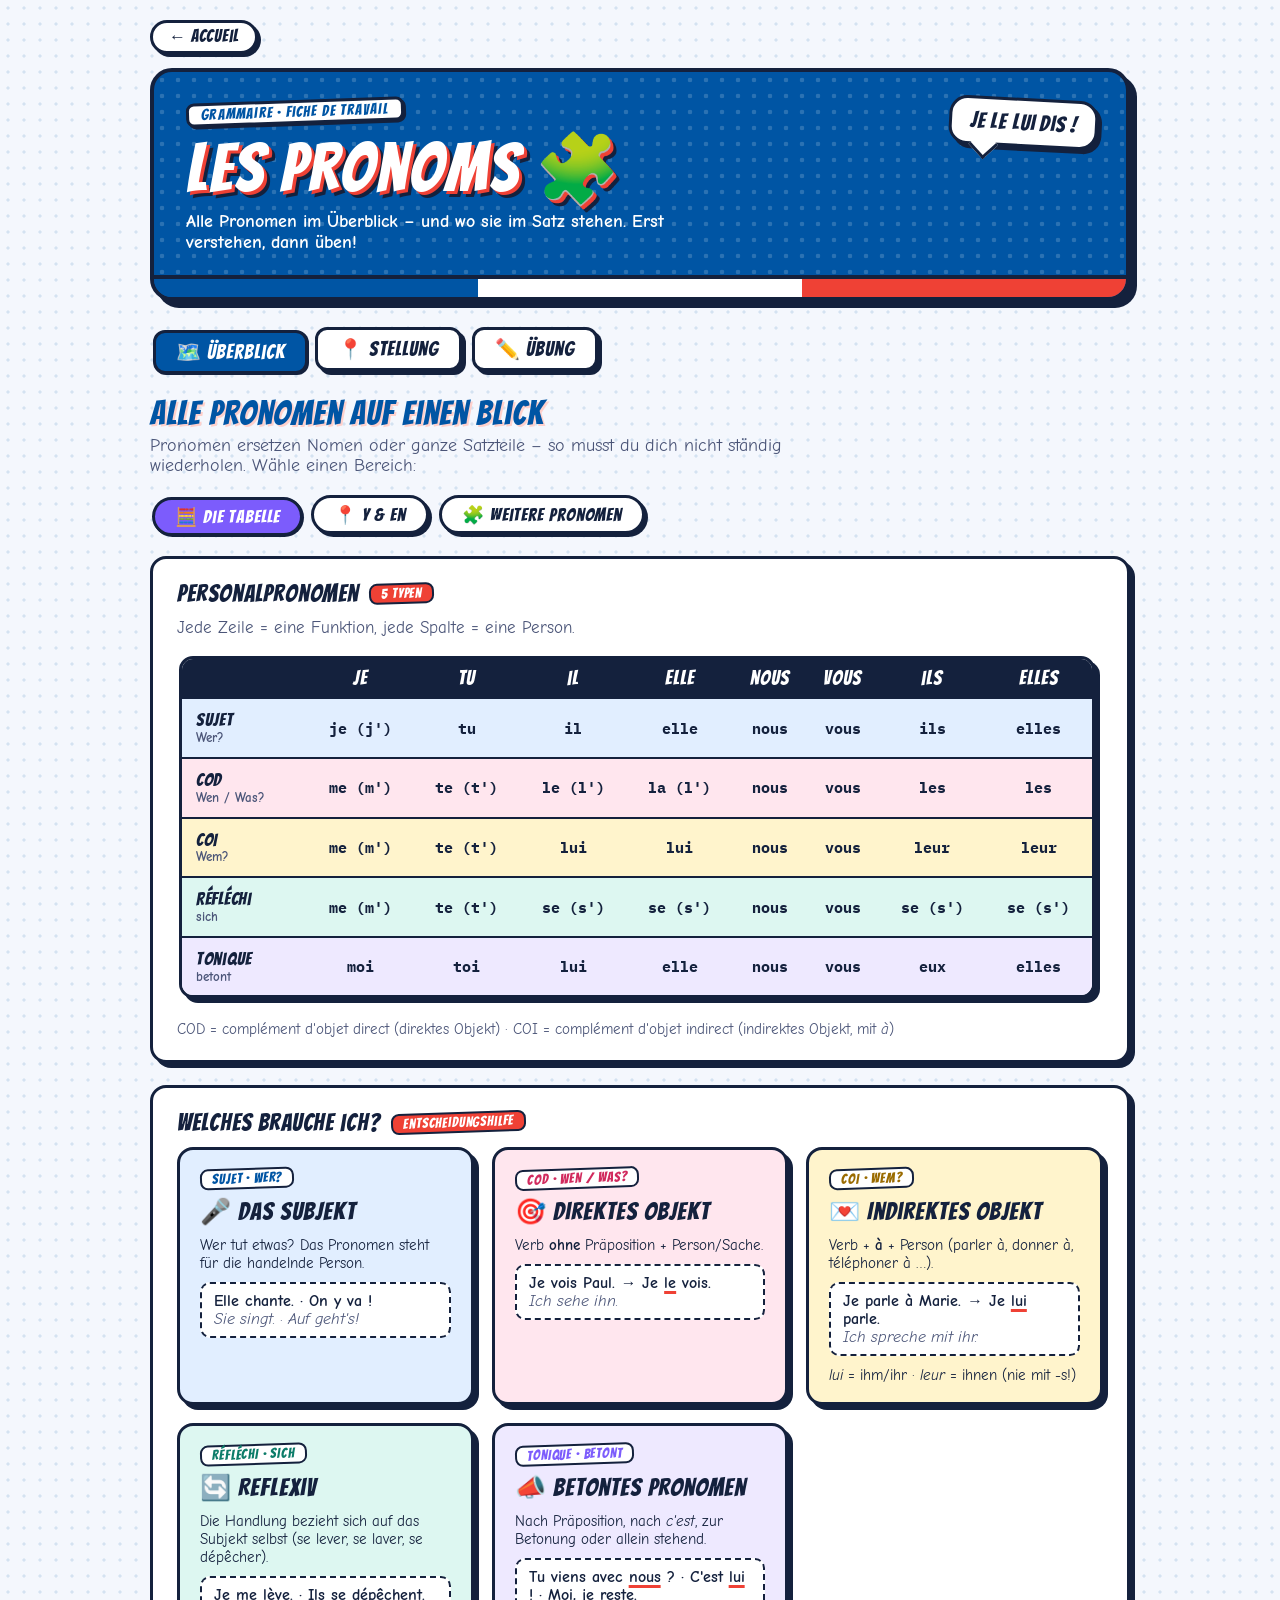
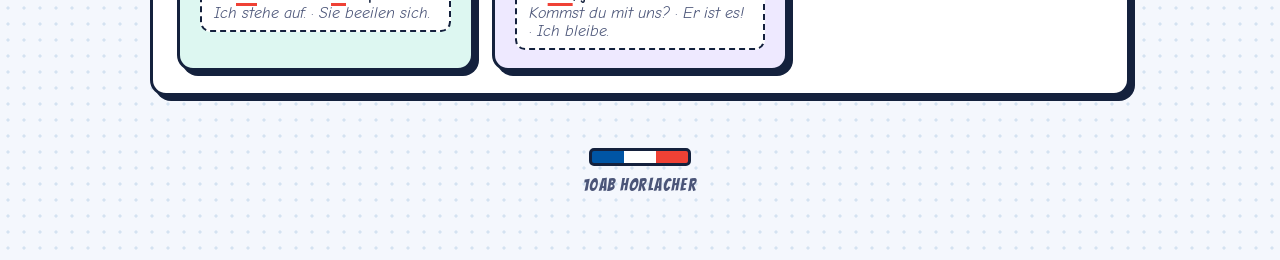
==== pronoms.html @ 3cb9c51b "Add files via upload" ====
<!DOCTYPE html>
<!--
  Original author: Horlacher (10ab)
  Created: 2026-10-06
  This material was created for Horlacher's own French class (10ab).
  Not authorized for redistribution under a different author's name.
-->
<html lang="de">
<head>
<meta charset="UTF-8">
<meta name="viewport" content="width=device-width, initial-scale=1">
<title>Les Pronoms — 10ab</title>
<style>
@import url('https://fonts.googleapis.com/css2?family=Bangers&family=Comic+Neue:wght@400;700&family=IBM+Plex+Mono:wght@500;600;700&display=swap');

:root{
  --bleu:#0055A4; --rouge:#EF4135; --blanc:#FFFFFF;
  --purple:#7C5CFC;  --purple-bg:#EEE9FF;
  --orange:#FF8A3D;  --orange-bg:#FFEBD9;
  --pink:#FF5C8A;    --pink-bg:#FFE6EE;
  --blue:#0055A4;    --blue-bg:#E1EEFF;
  --teal:#14A38B;    --teal-bg:#DDF7F1;
  --gold:#FFC93D;    --gold-bg:#FFF4CC;
  --red:#EF4135;     --red-bg:#FFE4E1;
  --ink:#14213D;
  --ink-soft:#4B5578;
  --bg:#F4F7FD;
  --card:#FFFFFF;
  --line:#D5DCEF;
}

*{box-sizing:border-box;}
html,body{margin:0;padding:0;}
body{
  background-color:var(--bg);
  background-image:radial-gradient(rgba(0,85,164,0.13) 1.4px, transparent 1.8px);
  background-size:16px 16px;
  font-family:'Comic Neue','Comic Sans MS','Chalkboard SE',sans-serif;
  font-size:17px;
  color:var(--ink);
  min-height:100vh;
  padding:20px 14px 60px;
}
.wrap{ max-width:980px; margin:0 auto; }
u{ text-decoration-color:var(--rouge); text-decoration-thickness:3px; text-underline-offset:3px; }

.home-link{
  display:inline-block;
  font-family:'Bangers',cursive;
  letter-spacing:.05em;
  font-size:17px;
  color:var(--ink);
  background:#fff;
  border:3px solid var(--ink);
  border-radius:999px;
  padding:4px 16px;
  text-decoration:none;
  box-shadow:3px 3px 0 var(--ink);
  margin-bottom:14px;
  transition:all .12s ease;
}
.home-link:hover{ transform:translate(-1px,-1px); box-shadow:5px 5px 0 var(--ink); background:var(--gold-bg); }

/* ===== HERO ===== */
.hero{
  background:var(--bleu);
  border:4px solid var(--ink);
  border-radius:22px;
  padding:28px 32px 44px;
  color:#fff;
  position:relative;
  overflow:hidden;
  box-shadow:7px 7px 0 var(--ink);
}
.hero::before{
  content:""; position:absolute; inset:0;
  background-image:radial-gradient(rgba(255,255,255,0.17) 2px, transparent 2.6px);
  background-size:16px 16px;
  pointer-events:none;
}
.hero::after{
  content:""; position:absolute; left:0; right:0; bottom:0; height:18px;
  border-top:4px solid var(--ink);
  background:linear-gradient(90deg,var(--bleu) 0 33.33%,#fff 33.33% 66.66%,var(--rouge) 66.66% 100%);
}
.hero > *{ position:relative; z-index:1; }
.hero .eyebrow{
  display:inline-block;
  font-family:'Bangers',cursive;
  font-size:15px;
  letter-spacing:.08em;
  background:#fff;
  color:var(--bleu);
  border:3px solid var(--ink);
  border-radius:8px;
  padding:1px 12px;
  transform:rotate(-2deg);
  box-shadow:2px 2px 0 var(--ink);
}
.hero h1{
  font-family:'Bangers',cursive;
  font-weight:400;
  font-size:clamp(40px,8vw,68px);
  letter-spacing:.03em;
  line-height:1.02;
  margin:10px 0 8px;
  color:#fff;
  text-shadow:3px 3px 0 var(--rouge), 6px 6px 0 var(--ink);
}
.hero p{ margin:0; font-size:18px; font-weight:700; max-width:520px; }
.bubble{
  position:absolute !important;
  right:28px; top:26px;
  background:#fff;
  color:var(--ink);
  border:3px solid var(--ink);
  border-radius:18px;
  padding:10px 18px;
  font-family:'Bangers',cursive;
  font-size:22px;
  letter-spacing:.04em;
  transform:rotate(3deg);
  box-shadow:4px 4px 0 var(--ink);
  z-index:2;
}
.bubble::after{
  content:""; position:absolute; left:22px; bottom:-13px;
  width:18px; height:18px; background:#fff;
  border-right:3px solid var(--ink); border-bottom:3px solid var(--ink);
  transform:rotate(45deg);
}
@media(max-width:760px){ .bubble{ display:none; } .hero{ padding:24px 22px 40px; } }

/* ===== TABS ===== */
nav.tabs{ display:flex; gap:10px; margin:26px 0 24px; flex-wrap:wrap; }
nav.tabs button{
  font-family:'Bangers',cursive;
  font-size:20px;
  letter-spacing:.05em;
  background:#fff;
  border:3px solid var(--ink);
  border-radius:12px;
  padding:7px 20px;
  cursor:pointer;
  color:var(--ink);
  box-shadow:4px 4px 0 var(--ink);
  transition:all .12s ease;
}
nav.tabs button:hover{ transform:translate(-1px,-1px); box-shadow:6px 6px 0 var(--ink); background:var(--gold-bg); }
nav.tabs button.active{ background:var(--bleu); color:#fff; transform:translate(3px,3px); box-shadow:1px 1px 0 var(--ink); }
nav.tabs button:focus-visible{ outline:4px solid var(--gold); outline-offset:2px; }

.panel{ display:none; animation:pop .25s ease; }
.panel.active{ display:block; }
@keyframes pop{ from{opacity:0; transform:translateY(8px);} to{opacity:1; transform:translateY(0);} }

h2.section-head{
  font-family:'Bangers',cursive;
  font-weight:400;
  font-size:34px;
  letter-spacing:.03em;
  color:var(--bleu);
  margin:0 0 4px;
  text-shadow:2px 2px 0 #FFD1CC;
}
p.section-lead{ margin:0 0 20px; color:var(--ink-soft); font-size:17.5px; max-width:700px; }

/* ===== Subnav ===== */
.subnav{ display:flex; gap:10px; margin-bottom:22px; flex-wrap:wrap; }
.subnav-btn{
  font-family:'Bangers',cursive;
  font-size:18px;
  letter-spacing:.05em;
  border:3px solid var(--ink);
  background:#fff;
  border-radius:999px;
  padding:6px 20px;
  cursor:pointer;
  color:var(--ink);
  box-shadow:3px 3px 0 var(--ink);
  transition:all .12s ease;
}
.subnav-btn:hover{ transform:translate(-1px,-1px); box-shadow:5px 5px 0 var(--ink); background:var(--gold-bg); }
.subnav-btn.active{ transform:translate(2px,2px); box-shadow:1px 1px 0 var(--ink); color:#fff; }
.subnav-btn.active.c-reg{ background:var(--teal); }
.subnav-btn.active.c-irr{ background:var(--orange); }
.subnav-btn.active.c-a{ background:var(--purple); }
.subnav-btn.active.c-b{ background:var(--bleu); }
.subnav-btn.active.c-c{ background:var(--rouge); }
.subpanel{ display:none; }
.subpanel.active{ display:block; animation:pop .22s ease; }

/* ===== Cards ===== */
.card{
  background:var(--card);
  border:3px solid var(--ink);
  border-radius:16px;
  padding:22px 24px;
  margin-bottom:22px;
  box-shadow:5px 5px 0 var(--ink);
}
.card h3{
  margin:0 0 12px;
  font-family:'Bangers',cursive;
  font-weight:400;
  font-size:24px;
  letter-spacing:.04em;
  color:var(--ink);
  display:flex; align-items:center; gap:10px; flex-wrap:wrap;
}
.card h3 .tag{
  font-family:'Bangers',cursive;
  font-size:14px;
  letter-spacing:.06em;
  background:var(--rouge);
  color:#fff;
  padding:1px 10px;
  border:2px solid var(--ink);
  border-radius:8px;
  transform:rotate(-2deg);
}

.rule-box{
  background:var(--gold-bg);
  border:2px solid var(--ink);
  border-left:9px solid var(--bleu);
  padding:14px 18px;
  border-radius:12px;
  font-size:17px;
  margin:8px 0 14px;
}
.rule-box b{ color:var(--ink); }
.rule-box small{ display:block; margin-top:6px; font-size:15px; color:var(--ink-soft); }
.end{ color:var(--bleu); font-weight:700; }
.stem{ color:var(--rouge); font-weight:700; }

table.conj{ width:100%; border-collapse:collapse; font-family:'IBM Plex Mono',monospace; font-size:15px; margin-top:6px; }
table.conj th{ text-align:left; color:var(--bleu); font-weight:700; padding:7px 8px; border-bottom:3px solid var(--ink); }
table.conj td{ padding:7px 8px; border-bottom:2px dashed var(--line); }
table.conj tr:last-child td{ border-bottom:none; }

/* ===== Flashcards ===== */
.flash-grid{ display:grid; grid-template-columns:repeat(auto-fit,minmax(160px,1fr)); gap:14px; margin-top:6px; }
.flash{
  background:var(--orange-bg);
  border:3px solid var(--ink);
  border-radius:14px;
  padding:14px;
  cursor:pointer;
  box-shadow:4px 4px 0 var(--ink);
  transition:all .12s ease;
  min-height:84px;
}
.flash:hover{ transform:translate(-1px,-1px); box-shadow:6px 6px 0 var(--ink); }
.flash.open{ background:#fff; }
.flash .inf{ font-family:'Bangers',cursive; letter-spacing:.05em; color:var(--rouge); font-size:26px; }
.flash .hint{ font-size:14px; color:var(--ink-soft); margin-top:2px; }
.flash .conjlist{ display:none; font-family:'IBM Plex Mono',monospace; font-size:12.5px; margin-top:8px; line-height:1.6; color:var(--ink); }
.flash.open .conjlist{ display:block; }
.flash.open .hint{ display:none; }

/* ===== Kategorie-Karten ===== */
.cat-grid{ display:grid; grid-template-columns:repeat(auto-fit,minmax(280px,1fr)); gap:18px; margin-bottom:26px; }
.cat-card{ border:3px solid var(--ink); border-radius:16px; padding:18px 20px; box-shadow:5px 5px 0 var(--ink); }
.cat-card .num{
  font-family:'Bangers',cursive;
  letter-spacing:.06em;
  font-size:14px;
  display:inline-block;
  padding:1px 10px;
  border:2px solid var(--ink);
  border-radius:8px;
  background:#fff;
  margin-bottom:8px;
  transform:rotate(-2deg);
}
.cat-card h4{ font-family:'Bangers',cursive; font-weight:400; letter-spacing:.04em; font-size:25px; margin:0 0 10px; display:flex; align-items:center; gap:6px; }
.cat-card .chips{ display:flex; flex-wrap:wrap; gap:7px; margin-bottom:12px; }
.cat-card .chip{
  font-family:'IBM Plex Mono',monospace;
  font-size:12.5px; font-weight:600;
  background:#fff;
  border:2px solid var(--ink);
  padding:3px 10px;
  border-radius:999px;
}
.cat-card .example{ font-size:15.5px; background:#fff; border:2px dashed var(--ink); border-radius:10px; padding:8px 12px; margin-top:8px; }
.cat-card .example:first-of-type{ margin-top:0; }
.cat-card .example .fr{ font-weight:700; display:block; }
.cat-card .example .de{ color:var(--ink-soft); font-style:italic; }
.cat-card p.note{ font-size:15px; margin:10px 0 0; color:var(--ink); }

.cat-1{ background:var(--purple-bg); } .cat-1 .num{ color:var(--purple); }
.cat-2{ background:var(--orange-bg); } .cat-2 .num{ color:#C75A0E; }
.cat-3{ background:var(--pink-bg); }   .cat-3 .num{ color:#D12B5E; }
.cat-4{ background:var(--blue-bg); }   .cat-4 .num{ color:var(--bleu); }
.cat-5{ background:var(--teal-bg); }   .cat-5 .num{ color:#0C7C69; }
.cat-6{ background:var(--gold-bg); }   .cat-6 .num{ color:#9A6B00; }

/* ===== STOPP-Block ===== */
.stop-block{ background:var(--red-bg); border:4px dashed var(--rouge); border-radius:18px; padding:20px 24px; margin-top:8px; }
.stop-block h3{ font-family:'Bangers',cursive; font-weight:400; letter-spacing:.04em; color:var(--rouge); font-size:30px; margin:0 0 10px; text-shadow:2px 2px 0 #fff; }
.stop-list{ display:grid; grid-template-columns:repeat(auto-fit,minmax(220px,1fr)); gap:12px; margin:12px 0; }
.stop-item{ background:#fff; border:2px solid var(--ink); border-radius:12px; padding:10px 14px; font-size:15.5px; }
.stop-item b{ color:var(--rouge); display:block; font-family:'IBM Plex Mono',monospace; font-size:14px; margin-bottom:3px; }
.stop-note{ font-size:15.5px; color:var(--ink); background:#fff; border:2px solid var(--ink); border-radius:10px; padding:10px 14px; margin-top:8px; }

/* ===== Quiz ===== */
.quiz-progress{ font-family:'IBM Plex Mono',monospace; font-weight:700; font-size:13.5px; color:var(--ink-soft); margin-bottom:14px; }
.q{ background:var(--card); border:3px solid var(--ink); border-radius:16px; padding:18px 22px; margin-bottom:18px; box-shadow:5px 5px 0 var(--ink); }
.q .prompt{ font-size:18px; margin-bottom:14px; }
.q .prompt .fr{ font-weight:700; }
.q .prompt .de{ color:var(--ink-soft); font-style:italic; }
.q .opts{ display:flex; flex-wrap:wrap; gap:10px; }
.q .opt{
  font-family:'IBM Plex Mono',monospace;
  font-weight:700; font-size:14.5px;
  padding:8px 16px;
  border:3px solid var(--ink);
  border-radius:999px;
  background:#fff;
  cursor:pointer;
  color:var(--ink);
  box-shadow:3px 3px 0 var(--ink);
  transition:all .1s ease;
}
.q .opt:hover:not(:disabled){ background:var(--gold-bg); transform:translate(-1px,-1px); box-shadow:4px 4px 0 var(--ink); }
.q .opt.correct{ background:var(--teal); color:#fff; }
.q .opt.wrong{ background:var(--rouge); color:#fff; }
.q .opt:disabled{ cursor:default; }
.q .feedback{ margin-top:12px; font-size:16px; color:var(--ink-soft); min-height:20px; font-weight:700; }

.q .input-row{ display:flex; gap:10px; flex-wrap:wrap; align-items:center; }
.q input[type=text]{
  font-family:'IBM Plex Mono',monospace;
  font-weight:600; font-size:15px;
  padding:9px 14px;
  border:3px solid var(--ink);
  border-radius:12px;
  flex:1; min-width:200px;
  background:#fff;
  color:var(--ink);
}
.q input[type=text]:focus{ outline:4px solid var(--gold); outline-offset:1px; }
.q .btn{
  font-family:'Bangers',cursive;
  letter-spacing:.05em;
  font-size:18px;
  background:var(--bleu);
  color:#fff;
  border:3px solid var(--ink);
  border-radius:999px;
  padding:6px 20px;
  cursor:pointer;
  box-shadow:3px 3px 0 var(--ink);
  transition:all .1s ease;
}
.q .btn:hover:not(:disabled){ transform:translate(-1px,-1px); box-shadow:4px 4px 0 var(--ink); }
.q .btn:disabled{ opacity:.55; cursor:default; }
.q .btn.secondary{ background:var(--ink); }
.q .answer-box{ margin-top:12px; font-size:16px; background:var(--gold-bg); border:2px solid var(--ink); border-left:9px solid var(--gold); padding:10px 14px; border-radius:10px; display:none; }
.q .answer-box.show{ display:block; }

.score-bar{
  display:flex; justify-content:space-between; align-items:center;
  background:var(--bleu); color:#fff;
  border:3px solid var(--ink);
  border-radius:14px;
  padding:10px 22px;
  margin-top:6px;
  font-family:'Bangers',cursive;
  letter-spacing:.05em;
  font-size:23px;
  flex-wrap:wrap; gap:10px;
  box-shadow:5px 5px 0 var(--ink);
}
.score-bar button{
  font-family:'Bangers',cursive; letter-spacing:.05em; font-size:17px;
  background:var(--gold); color:var(--ink);
  border:3px solid var(--ink); border-radius:999px;
  padding:4px 18px; cursor:pointer; box-shadow:2px 2px 0 var(--ink);
}
.score-bar button:hover{ background:#fff; }

/* ===== Kreativ (Subjonctif) ===== */
.impulse-list{ margin:0; padding-left:22px; font-size:16.5px; color:var(--ink-soft); }
.impulse-list li{ margin-bottom:7px; }
.impulse-list b{ color:var(--ink); }

.chip-btn{
  background:var(--bleu); color:#fff;
  font-family:'IBM Plex Mono',monospace; font-size:12.5px; font-weight:700;
  padding:5px 12px; border-radius:999px;
  border:2px solid var(--ink); cursor:pointer;
  box-shadow:2px 2px 0 var(--ink);
  transition:all .1s ease;
}
.chip-btn:hover{ background:var(--rouge); transform:translate(-1px,-1px); }
.chip-group{ margin-bottom:14px; }
.chip-group .cat-label{ font-family:'Bangers',cursive; letter-spacing:.06em; font-size:16px; color:var(--rouge); display:block; margin-bottom:6px; }
.chip-group .chips{ display:flex; flex-wrap:wrap; gap:8px; }

.write-area textarea{
  width:100%; min-height:220px;
  font-family:'Comic Neue','Comic Sans MS',sans-serif;
  font-size:17px; font-weight:700; line-height:1.6;
  padding:16px 18px;
  border:3px solid var(--ink);
  border-radius:14px;
  background:#fff; color:var(--ink);
  resize:vertical;
}
.write-area textarea:focus{ outline:4px solid var(--gold); outline-offset:1px; }
.word-count{ margin-top:8px; font-family:'IBM Plex Mono',monospace; font-weight:700; font-size:13.5px; color:var(--ink-soft); display:flex; justify-content:space-between; align-items:center; }
.word-count .goal-ok{ color:var(--teal); }

.checklist{ list-style:none; margin:0; padding:0; }
.checklist li{ display:flex; align-items:flex-start; gap:12px; padding:10px 0; border-bottom:2px dashed var(--line); font-size:16.5px; }
.checklist li:last-child{ border-bottom:none; }
.checklist input[type=checkbox]{ width:21px; height:21px; accent-color:var(--bleu); margin-top:2px; cursor:pointer; }
.checklist label{ cursor:pointer; }

.example-toggle{
  font-family:'Bangers',cursive; letter-spacing:.05em; font-size:18px;
  background:var(--gold); color:var(--ink);
  border:3px solid var(--ink); border-radius:999px;
  padding:5px 20px; cursor:pointer; margin-bottom:12px;
  box-shadow:3px 3px 0 var(--ink);
}
.example-toggle:hover{ background:#fff; }
.example-text{ display:none; font-size:16.5px; line-height:1.7; color:var(--ink); background:#fff; border:2px dashed var(--ink); padding:12px 16px; border-radius:12px; }
.example-text.show{ display:block; }
.example-text b{ color:var(--bleu); }

/* ===== Pronomen-Seite ===== */
.matrix-wrap{ overflow-x:auto; padding:2px 8px 10px 2px; }
table.matrix{
  border-collapse:separate; border-spacing:0;
  width:100%; min-width:680px;
  border:3px solid var(--ink); border-radius:14px; overflow:hidden;
  box-shadow:5px 5px 0 var(--ink); background:#fff;
}
table.matrix th{ font-family:'Bangers',cursive; letter-spacing:.05em; font-weight:400; font-size:20px; background:var(--ink); color:#fff; padding:8px 6px; text-align:center; }
table.matrix th:first-child{ text-align:left; padding-left:14px; }
table.matrix td{ padding:11px 6px; text-align:center; font-family:'IBM Plex Mono',monospace; font-weight:700; font-size:15px; border-top:2px solid var(--ink); }
table.matrix td.rowlabel{ text-align:left; padding-left:14px; font-family:'Bangers',cursive; font-weight:400; letter-spacing:.04em; font-size:18px; line-height:1.15; }
table.matrix td.rowlabel small{ display:block; font-family:'Comic Neue',sans-serif; font-weight:700; font-size:13px; letter-spacing:0; color:var(--ink-soft); }
table.matrix tr.r-sujet td{ background:var(--blue-bg); }
table.matrix tr.r-cod td{ background:var(--pink-bg); }
table.matrix tr.r-coi td{ background:var(--gold-bg); }
table.matrix tr.r-refl td{ background:var(--teal-bg); }
table.matrix tr.r-ton td{ background:var(--purple-bg); }
.matrix-note{ font-size:15px; color:var(--ink-soft); margin:12px 0 0; }

.pron{ background:var(--gold); border:2px solid var(--ink); border-radius:8px; padding:0 6px; font-weight:700; }

.scn-nav{ display:flex; flex-wrap:wrap; gap:10px; margin:6px 0 18px; }
.scn-btn{
  font-family:'Bangers',cursive; letter-spacing:.05em; font-size:17px;
  background:#fff; color:var(--ink);
  border:3px solid var(--ink); border-radius:999px;
  padding:4px 16px; cursor:pointer;
  box-shadow:3px 3px 0 var(--ink); transition:all .1s ease;
}
.scn-btn:hover{ background:var(--gold-bg); transform:translate(-1px,-1px); }
.scn-btn.active{ background:var(--rouge); color:#fff; transform:translate(2px,2px); box-shadow:1px 1px 0 var(--ink); }
.scn-row{ display:flex; gap:14px; align-items:center; flex-wrap:wrap; margin-bottom:6px; }
.scn-box{ flex:1; min-width:230px; background:#fff; border:3px solid var(--ink); border-radius:14px; padding:12px 16px 14px; font-size:21px; font-weight:700; box-shadow:4px 4px 0 var(--ink); }
.scn-box.after{ background:var(--blue-bg); }
.scn-box small{ display:block; font-family:'Bangers',cursive; font-weight:400; font-size:14px; letter-spacing:.07em; color:var(--ink-soft); margin-bottom:4px; }
.scn-arrow{ font-family:'Bangers',cursive; font-size:38px; color:var(--rouge); text-shadow:2px 2px 0 var(--ink); }

.train{ display:flex; gap:12px; flex-wrap:wrap; align-items:stretch; margin:14px 0 6px; }
.wagon{ flex:1; min-width:135px; border:3px solid var(--ink); border-radius:14px; padding:10px 10px 12px; box-shadow:4px 4px 0 var(--ink); text-align:center; }
.wagon .no{ font-family:'Bangers',cursive; font-size:28px; letter-spacing:.04em; line-height:1; }
.wagon .forms{ font-family:'IBM Plex Mono',monospace; font-weight:700; font-size:14.5px; margin:6px 0 4px; line-height:1.5; }
.wagon .desc{ font-size:14px; color:var(--ink-soft); font-weight:700; }
.wagon.w1{ background:var(--blue-bg); } .wagon.w2{ background:var(--pink-bg); } .wagon.w3{ background:var(--gold-bg); }
.wagon.w4{ background:var(--teal-bg); } .wagon.w5{ background:var(--purple-bg); }
.engine{ min-width:110px; display:flex; flex-direction:column; align-items:center; justify-content:center; background:var(--ink); color:#fff; border:3px solid var(--ink); border-radius:14px; padding:10px; box-shadow:4px 4px 0 var(--rouge); font-family:'Bangers',cursive; font-size:26px; letter-spacing:.05em; text-align:center; }
.engine span{ font-size:34px; line-height:1; }

.tiles{ display:flex; flex-wrap:wrap; gap:10px; margin:10px 0 14px; }
.tile{
  font-family:'Comic Neue','Comic Sans MS',sans-serif; font-weight:700; font-size:19px;
  background:#fff; color:var(--ink);
  border:3px solid var(--ink); border-radius:10px;
  padding:4px 14px; cursor:pointer;
  box-shadow:3px 3px 0 var(--ink); transition:all .1s ease;
}
.tile:hover{ background:var(--gold-bg); transform:translate(-1px,-1px); }
.tile.used{ opacity:.22; pointer-events:none; box-shadow:none; }
.tile.placed{ background:var(--gold-bg); }
.answer-line{ min-height:60px; border:3px dashed var(--bleu); border-radius:14px; padding:9px; display:flex; flex-wrap:wrap; gap:10px; background:var(--blue-bg); margin-bottom:12px; align-items:center; }
.answer-line.ok{ border-color:var(--teal); background:var(--teal-bg); border-style:solid; }
.answer-line.bad{ border-color:var(--rouge); background:var(--red-bg); border-style:solid; }
.answer-line .ph{ color:var(--ink-soft); font-size:15px; font-weight:700; padding-left:4px; }

/* ===== Startseite ===== */
.grid{ display:grid; gap:20px; margin-top:28px; }
.link-card{
  display:flex; align-items:center; gap:18px;
  background:var(--card);
  border:3px solid var(--ink);
  border-radius:18px;
  padding:18px 22px;
  text-decoration:none; color:var(--ink);
  box-shadow:6px 6px 0 var(--ink);
  transition:all .12s ease;
}
.link-card:hover{ transform:translate(-2px,-2px); box-shadow:9px 9px 0 var(--ink); }
.link-card .icon{ font-size:32px; width:64px; height:64px; border:3px solid var(--ink); border-radius:14px; display:flex; align-items:center; justify-content:center; flex-shrink:0; }
.link-card.c1 .icon{ background:var(--purple-bg); }
.link-card.c2 .icon{ background:var(--pink-bg); }
.link-card.c3 .icon{ background:var(--teal-bg); }
.link-card h3{ font-family:'Bangers',cursive; font-weight:400; letter-spacing:.04em; font-size:28px; margin:0 0 2px; }
.link-card p{ margin:0; font-size:16px; color:var(--ink-soft); font-weight:700; }
.link-card .arrow{ margin-left:auto; font-family:'Bangers',cursive; font-size:34px; color:var(--rouge); text-shadow:2px 2px 0 var(--ink); }
.link-card.soon{ border-style:dashed; box-shadow:none; opacity:.6; cursor:default; }
.link-card.soon:hover{ transform:none; box-shadow:none; }

footer.foot{
  text-align:center;
  padding:30px 0 6px;
  font-family:'Bangers',cursive;
  letter-spacing:.08em;
  font-size:17px;
  color:var(--ink-soft);
}
footer.foot::before{
  content:""; display:block; width:96px; height:12px; margin:0 auto 10px;
  border:3px solid var(--ink); border-radius:5px;
  background:linear-gradient(90deg,var(--bleu) 0 33.33%,#fff 33.33% 66.66%,var(--rouge) 66.66% 100%);
}

@media(max-width:640px){
  .card{ padding:18px 16px; }
  body{ font-size:16.5px; }
}

</style>
</head>
<body>
<div class="wrap">
  <a class="home-link" href="index.html">← Accueil</a>

  <div class="hero">
    <div class="bubble">Je le lui dis !</div>
    <div class="eyebrow">Grammaire · fiche de travail</div>
    <h1>Les Pronoms 🧩</h1>
    <p>Alle Pronomen im Überblick – und wo sie im Satz stehen. Erst verstehen, dann üben!</p>
  </div>

  <nav class="tabs">
    <button class="tab-btn active" data-tab="ueberblick">🗺️ Überblick</button>
    <button class="tab-btn" data-tab="stellung">📍 Stellung</button>
    <button class="tab-btn" data-tab="uebung">✏️ Übung</button>
  </nav>

  <!-- ===================== ÜBERBLICK ===================== -->
  <section class="panel active" id="ueberblick">
    <h2 class="section-head">Alle Pronomen auf einen Blick</h2>
    <p class="section-lead">Pronomen ersetzen Nomen oder ganze Satzteile – so musst du dich nicht ständig wiederholen. Wähle einen Bereich:</p>

    <div class="subnav-group">
      <div class="subnav">
        <button class="subnav-btn active c-a" data-target="ub-tabelle">🧮 Die Tabelle</button>
        <button class="subnav-btn c-b" data-target="ub-yen">📍 y &amp; en</button>
        <button class="subnav-btn c-c" data-target="ub-mehr">🧩 Weitere Pronomen</button>
      </div>

      <!-- Tabelle -->
      <div class="subpanel active" id="ub-tabelle">
        <div class="card">
          <h3>Personalpronomen <span class="tag">5 Typen</span></h3>
          <p style="margin-top:0;color:var(--ink-soft);">Jede Zeile = eine Funktion, jede Spalte = eine Person.</p>
          <div class="matrix-wrap">
            <table class="matrix">
              <tr><th></th><th>je</th><th>tu</th><th>il</th><th>elle</th><th>nous</th><th>vous</th><th>ils</th><th>elles</th></tr>
              <tr class="r-sujet"><td class="rowlabel">Sujet<small>Wer?</small></td><td>je (j')</td><td>tu</td><td>il</td><td>elle</td><td>nous</td><td>vous</td><td>ils</td><td>elles</td></tr>
              <tr class="r-cod"><td class="rowlabel">COD<small>Wen / Was?</small></td><td>me (m')</td><td>te (t')</td><td>le (l')</td><td>la (l')</td><td>nous</td><td>vous</td><td>les</td><td>les</td></tr>
              <tr class="r-coi"><td class="rowlabel">COI<small>Wem?</small></td><td>me (m')</td><td>te (t')</td><td>lui</td><td>lui</td><td>nous</td><td>vous</td><td>leur</td><td>leur</td></tr>
              <tr class="r-refl"><td class="rowlabel">Réfléchi<small>sich</small></td><td>me (m')</td><td>te (t')</td><td>se (s')</td><td>se (s')</td><td>nous</td><td>vous</td><td>se (s')</td><td>se (s')</td></tr>
              <tr class="r-ton"><td class="rowlabel">Tonique<small>betont</small></td><td>moi</td><td>toi</td><td>lui</td><td>elle</td><td>nous</td><td>vous</td><td>eux</td><td>elles</td></tr>
            </table>
          </div>
          <p class="matrix-note">COD = complément d'objet direct (direktes Objekt) · COI = complément d'objet indirect (indirektes Objekt, mit <i>à</i>)</p>
        </div>

        <div class="card">
          <h3>Welches brauche ich? <span class="tag">Entscheidungshilfe</span></h3>
          <div class="cat-grid" style="margin-bottom:0;">
            <div class="cat-card cat-4">
              <span class="num">SUJET · WER?</span>
              <h4>🎤 Das Subjekt</h4>
              <p class="note" style="margin-top:0;">Wer tut etwas? Das Pronomen steht für die handelnde Person.</p>
              <div class="example" style="margin-top:10px;"><span class="fr">Elle chante. · On y va !</span><span class="de">Sie singt. · Auf geht's!</span></div>
            </div>
            <div class="cat-card cat-3">
              <span class="num">COD · WEN / WAS?</span>
              <h4>🎯 Direktes Objekt</h4>
              <p class="note" style="margin-top:0;">Verb <b>ohne</b> Präposition + Person/Sache.</p>
              <div class="example" style="margin-top:10px;"><span class="fr">Je vois Paul. → Je <u>le</u> vois.</span><span class="de">Ich sehe ihn.</span></div>
            </div>
            <div class="cat-card cat-6">
              <span class="num">COI · WEM?</span>
              <h4>💌 Indirektes Objekt</h4>
              <p class="note" style="margin-top:0;">Verb + <b>à</b> + Person (parler à, donner à, téléphoner à …).</p>
              <div class="example" style="margin-top:10px;"><span class="fr">Je parle à Marie. → Je <u>lui</u> parle.</span><span class="de">Ich spreche mit ihr.</span></div>
              <p class="note"><i>lui</i> = ihm/ihr · <i>leur</i> = ihnen (nie mit -s!)</p>
            </div>
            <div class="cat-card cat-5">
              <span class="num">RÉFLÉCHI · SICH</span>
              <h4>🔄 Reflexiv</h4>
              <p class="note" style="margin-top:0;">Die Handlung bezieht sich auf das Subjekt selbst (se lever, se laver, se dépêcher).</p>
              <div class="example" style="margin-top:10px;"><span class="fr">Je <u>me</u> lève. · Ils <u>se</u> dépêchent.</span><span class="de">Ich stehe auf. · Sie beeilen sich.</span></div>
            </div>
            <div class="cat-card cat-1">
              <span class="num">TONIQUE · BETONT</span>
              <h4>📣 Betontes Pronomen</h4>
              <p class="note" style="margin-top:0;">Nach Präposition, nach <i>c'est</i>, zur Betonung oder allein stehend.</p>
              <div class="example" style="margin-top:10px;"><span class="fr">Tu viens avec <u>nous</u> ? · C'est <u>lui</u> ! · <u>Moi</u>, je reste.</span><span class="de">Kommst du mit uns? · Er ist es! · Ich bleibe.</span></div>
            </div>
          </div>
        </div>
      </div>

      <!-- y & en -->
      <div class="subpanel" id="ub-yen">
        <div class="cat-grid">
          <div class="cat-card cat-5">
            <span class="num">Y · DORT / DARAN</span>
            <h4>📍 y</h4>
            <p class="note" style="margin-top:0;">ersetzt <b>à + Sache</b> oder eine <b>Ortsangabe</b> (à, dans, chez + Ort).</p>
            <div class="example" style="margin-top:10px;"><span class="fr">Je vais à Paris. → J'<u>y</u> vais.</span><span class="de">Ich fahre dorthin.</span></div>
            <div class="example"><span class="fr">Il pense à son examen. → Il <u>y</u> pense.</span><span class="de">Er denkt daran.</span></div>
            <div class="example"><span class="fr">Tu réponds à la question ? → Tu <u>y</u> réponds ?</span><span class="de">Antwortest du darauf?</span></div>
            <p class="note"><b>Achtung:</b> Bei <i>Personen</i> nach <i>penser à</i> steht à + betontes Pronomen: Je pense à Paul. → Je pense à <u>lui</u>.</p>
          </div>
          <div class="cat-card cat-2">
            <span class="num">EN · DAVON</span>
            <h4>🧺 en</h4>
            <p class="note" style="margin-top:0;">ersetzt <b>de + Sache</b> und <b>Mengen</b> (du/de la/des, Zahlen, beaucoup de …).</p>
            <div class="example" style="margin-top:10px;"><span class="fr">Il parle de son voyage. → Il <u>en</u> parle.</span><span class="de">Er spricht davon.</span></div>
            <div class="example"><span class="fr">Je prends du pain. → J'<u>en</u> prends.</span><span class="de">Ich nehme davon.</span></div>
            <div class="example"><span class="fr">J'ai trois frères. → J'<u>en</u> ai trois.</span><span class="de">Ich habe drei davon.</span></div>
            <p class="note"><b>Merke:</b> Zahlen und Mengen bleiben stehen: J'en ai <b>trois</b>. · Il en a <b>beaucoup</b>.</p>
          </div>
        </div>
      </div>

      <!-- Weitere -->
      <div class="subpanel" id="ub-mehr">
        <div class="cat-grid">
          <div class="cat-card cat-4">
            <span class="num">RELATIFS</span>
            <h4>🔗 Relativpronomen</h4>
            <div class="chips"><span class="chip">qui</span><span class="chip">que</span><span class="chip">où</span><span class="chip">dont</span></div>
            <div class="example"><span class="fr">L'homme <u>qui</u> parle est mon prof.</span><span class="de">qui = Subjekt</span></div>
            <div class="example"><span class="fr">Le livre <u>que</u> je lis est super.</span><span class="de">que = Objekt</span></div>
            <div class="example"><span class="fr">La ville <u>où</u> j'habite est belle.</span><span class="de">où = Ort / Zeit</span></div>
            <div class="example"><span class="fr">Le film <u>dont</u> je parle est drôle.</span><span class="de">dont = de + …</span></div>
          </div>
          <div class="cat-card cat-1">
            <span class="num">DÉMONSTRATIFS</span>
            <h4>👉 Demonstrativpronomen</h4>
            <div class="chips"><span class="chip">celui</span><span class="chip">celle</span><span class="chip">ceux</span><span class="chip">celles</span></div>
            <div class="example"><span class="fr">Quel pull ? — <u>Celui-ci</u>.</span><span class="de">Welcher Pulli? – Dieser hier.</span></div>
            <div class="example"><span class="fr">Mes notes et <u>celles</u> de Paul.</span><span class="de">Meine Noten und die von Paul.</span></div>
            <p class="note">Sie richten sich nach dem Bezugswort und stehen mit <i>-ci</i>, <i>-là</i>, <i>de</i> oder <i>qui/que</i>.</p>
          </div>
          <div class="cat-card cat-2">
            <span class="num">POSSESSIFS</span>
            <h4>🎒 Possessivpronomen</h4>
            <div class="chips"><span class="chip">le mien</span><span class="chip">le tien</span><span class="chip">le sien</span><span class="chip">le nôtre</span><span class="chip">le vôtre</span><span class="chip">le leur</span></div>
            <div class="example"><span class="fr">C'est ton sac ? — Non, c'est <u>le mien</u>.</span><span class="de">Das ist meiner.</span></div>
            <div class="example"><span class="fr">Voilà mes clés, où sont <u>les tiennes</u> ?</span><span class="de">… wo sind deine?</span></div>
            <p class="note">Mit Artikel, passend zum Bezugswort: le mien · la mienne · les miens · les miennes.</p>
          </div>
        </div>
      </div>
    </div>
  </section>

  <!-- ===================== STELLUNG ===================== -->
  <section class="panel" id="stellung">
    <h2 class="section-head">Wo stehen die Pronomen im Satz?</h2>
    <p class="section-lead">Meistens klebt das Pronomen direkt vor dem Verb. Aber es gibt Ausnahmen – die findest du hier.</p>

    <div class="subnav-group">
      <div class="subnav">
        <button class="subnav-btn active c-a" data-target="st-labor">🔬 Das Satzlabor</button>
        <button class="subnav-btn c-b" data-target="st-zug">🚂 Zwei Pronomen</button>
      </div>

      <div class="subpanel active" id="st-labor">
        <div class="rule-box" style="margin-top:0;">
          📌 <b>Faustregel:</b> Das Pronomen steht <b>VOR dem Verb</b>, zu dem es inhaltlich gehört – nur beim <b>bejahten Imperativ</b> steht es <b>DAHINTER</b>.
        </div>
        <div class="card">
          <h3>Wähle eine Situation <span class="tag">klick!</span></h3>
          <div class="scn-nav" id="scnNav"></div>
          <div id="scnView"></div>
        </div>
      </div>

      <div class="subpanel" id="st-zug">
        <div class="card">
          <h3>Der Pronomen-Zug 🚂 <span class="tag">Reihenfolge</span></h3>
          <p style="margin-top:0;color:var(--ink-soft);">Stehen <b>zwei</b> Pronomen vor dem Verb, gilt immer diese Reihenfolge – wie die Wagen eines Zuges:</p>
          <div class="train">
            <div class="wagon w1"><div class="no">1</div><div class="forms">me · te · se<br>nous · vous</div><div class="desc">ich, du, sich, wir, ihr</div></div>
            <div class="wagon w2"><div class="no">2</div><div class="forms">le · la · les</div><div class="desc">direktes Objekt</div></div>
            <div class="wagon w3"><div class="no">3</div><div class="forms">lui · leur</div><div class="desc">indirektes Objekt</div></div>
            <div class="wagon w4"><div class="no">4</div><div class="forms">y</div><div class="desc">dort / daran</div></div>
            <div class="wagon w5"><div class="no">5</div><div class="forms">en</div><div class="desc">davon</div></div>
            <div class="engine"><span>🚂</span>VERB</div>
          </div>
        </div>

        <div class="cat-grid">
          <div class="cat-card cat-4">
            <span class="num">BEISPIELE</span>
            <h4>🧪 Zwei Pronomen im Satz</h4>
            <div class="example"><span class="fr">Il <u>me</u> <u>le</u> donne.</span><span class="de">Er gibt es mir. (1 + 2)</span></div>
            <div class="example"><span class="fr">Je <u>le</u> <u>lui</u> dis.</span><span class="de">Ich sage es ihm. (2 + 3)</span></div>
            <div class="example"><span class="fr">Elle <u>m'</u><u>en</u> parle.</span><span class="de">Sie erzählt mir davon. (1 + 5)</span></div>
            <div class="example"><span class="fr">Il <u>y</u> <u>en</u> a trois.</span><span class="de">Es gibt drei davon. (4 + 5)</span></div>
            <div class="example"><span class="fr">Je ne <u>le</u> <u>lui</u> dis pas.</span><span class="de">Ich sage es ihm nicht.</span></div>
          </div>
          <div class="cat-card cat-6">
            <span class="num">IMPERATIV BEJAHT</span>
            <h4>📢 Zwei Pronomen hinter dem Verb</h4>
            <p class="note" style="margin-top:0;">Erst das <b>direkte</b> Objekt (le/la/les), dann das <b>indirekte</b> (moi/toi/lui/nous/vous/leur) – mit Bindestrichen.</p>
            <div class="example" style="margin-top:10px;"><span class="fr">Donne<u>-le-moi</u> !</span><span class="de">Gib ihn mir!</span></div>
            <div class="example"><span class="fr">Donne<u>-le-lui</u> !</span><span class="de">Gib ihn ihm!</span></div>
            <div class="example"><span class="fr">Donne<u>-m'en</u> !</span><span class="de">Gib mir davon! (moi → m' vor en)</span></div>
            <p class="note"><b>Verneint</b> gilt wieder der Zug: Ne <u>me</u> <u>le</u> donne pas !</p>
          </div>
        </div>
      </div>
    </div>
  </section>

  <!-- ===================== ÜBUNG ===================== -->
  <section class="panel" id="uebung">
    <h2 class="section-head">Jetzt bist du dran</h2>
    <p class="section-lead">Drei Übungstypen — wähle aus.</p>

    <div class="subnav-group">
      <div class="subnav">
        <button class="subnav-btn active c-a" data-target="ex-mc">🅰️ Multiple Choice</button>
        <button class="subnav-btn c-b" data-target="ex-fill">🅱️ Satz umformen</button>
        <button class="subnav-btn c-c" data-target="ex-puz">🅲️ Wörter-Puzzle</button>
      </div>

      <div class="subpanel active" id="ex-mc">
        <div class="quiz-progress" id="mcProgress">Frage 1 von 8</div>
        <div id="mcContainer"></div>
        <div class="score-bar"><span id="mcScoreText">Punkte: 0 / 8</span><button id="mcReset">Neu starten</button></div>
      </div>

      <div class="subpanel" id="ex-fill">
        <p class="section-lead" style="margin-bottom:12px;">Ersetze den <u>unterstrichenen</u> Teil durch ein Pronomen und schreibe den ganzen Satz neu. Groß-/Kleinschreibung, Akzente und Satzzeichen sind egal – Apostroph und Bindestrich schon!</p>
        <div class="quiz-progress" id="fillProgress">Frage 1 von 8</div>
        <div id="fillContainer"></div>
        <div class="score-bar"><span id="fillScoreText">Punkte: 0 / 8</span><button id="fillReset">Neu starten</button></div>
      </div>

      <div class="subpanel" id="ex-puz">
        <p class="section-lead" style="margin-bottom:12px;">Klicke die Wörter in der richtigen Reihenfolge an. Falsches Wort erwischt? Klick es in der Antwortzeile wieder weg.</p>
        <div class="quiz-progress" id="puzProgress">Satz 1 von 6</div>
        <div id="puzContainer"></div>
        <div class="score-bar"><span id="puzScoreText">Punkte: 0 / 6</span><button id="puzReset">Neu starten</button></div>
      </div>
    </div>
  </section>

  <footer class="foot">10ab Horlacher</footer>
</div>

<script>
// ===== Haupt-Tabs =====
document.querySelectorAll('.tab-btn').forEach(btn=>{
  btn.addEventListener('click', ()=>{
    document.querySelectorAll('.tab-btn').forEach(b=>b.classList.remove('active'));
    document.querySelectorAll('body > .wrap > .panel').forEach(p=>p.classList.remove('active'));
    btn.classList.add('active');
    document.getElementById(btn.dataset.tab).classList.add('active');
  });
});

// ===== Subnav-Gruppen =====
document.querySelectorAll('.subnav-group').forEach(group=>{
  const btns = group.querySelectorAll(':scope > .subnav .subnav-btn');
  const panels = group.querySelectorAll(':scope > .subpanel');
  btns.forEach(btn=>{
    btn.addEventListener('click', ()=>{
      btns.forEach(b=>b.classList.remove('active'));
      panels.forEach(p=>p.classList.remove('active'));
      btn.classList.add('active');
      document.getElementById(btn.dataset.target).classList.add('active');
    });
  });
});

function stripAccents(s){ return s.normalize('NFD').replace(/[\u0300-\u036f]/g,''); }
function normalize(s){
  return stripAccents(s.toLowerCase())
    .replace(/[.,!?;:]/g,'')
    .replace(/['’]/g,' ')
    .replace(/\s+/g,' ')
    .trim();
}
function shuffle(arr){
  const a = arr.slice();
  if(a.length < 2) return a;
  do{
    for(let i=a.length-1;i>0;i--){ const j=Math.floor(Math.random()*(i+1)); [a[i],a[j]]=[a[j],a[i]]; }
  } while(a.join('|') === arr.join('|'));
  return a;
}

// ===== Satzlabor =====
const scenarios = [
  { label:'Präsens', before:"Je regarde <u>le film</u>.", after:"Je <b class='pron'>le</b> regarde.",
    rule:"Das Pronomen steht <b>direkt vor dem konjugierten Verb</b>." },
  { label:'Verneinung', before:"Je ne regarde pas <u>le film</u>.", after:"Je ne <b class='pron'>le</b> regarde pas.",
    rule:"Das Pronomen steht <b>zwischen ne und dem Verb</b>: ne + Pronomen + Verb + pas." },
  { label:'Passé composé', before:"J'ai pris <u>le bus</u>.", after:"Je <b class='pron'>l'</b>ai pris.",
    rule:"Das Pronomen steht <b>vor dem Hilfsverb</b> (avoir/être) – nicht vor dem participe passé.<small>Merke: Ein direktes Objekt <i>vor</i> dem Verb löst die Angleichung des participe passé aus: J'ai vu Marie. → Je l'ai <b>vue</b>.</small>" },
  { label:'Passé composé verneint', before:"Je n'ai pas pris <u>le bus</u>.", after:"Je ne <b class='pron'>l'</b>ai pas pris.",
    rule:"ne + Pronomen + Hilfsverb + pas + participe passé." },
  { label:'Verb + Infinitiv', before:"Je veux voir <u>ce film</u>.", after:"Je veux <b class='pron'>le</b> voir.",
    rule:"Das Pronomen steht <b>direkt vor dem Infinitiv</b>, zu dem es gehört – auch beim futur proche: Je vais <b>le</b> voir." },
  { label:'Imperativ bejaht', before:"Regarde <u>ce film</u> !", after:"Regarde<b class='pron'>-le</b> !",
    rule:"Im bejahten Imperativ steht das Pronomen <b>HINTER dem Verb</b>, verbunden mit Bindestrich.<small>me/te werden dabei zu <b>moi/toi</b>: Écoute-moi !</small>" },
  { label:'Imperativ verneint', before:"Ne regarde pas <u>ce film</u> !", after:"Ne <b class='pron'>le</b> regarde pas !",
    rule:"Beim verneinten Imperativ ist alles wieder normal: Das Pronomen steht <b>vor dem Verb</b>." }
];
const scnNav = document.getElementById('scnNav');
const scnView = document.getElementById('scnView');
function showScenario(i){
  const s = scenarios[i];
  scnNav.querySelectorAll('.scn-btn').forEach((b,idx)=>b.classList.toggle('active', idx===i));
  scnView.innerHTML = `
    <div class="scn-row">
      <div class="scn-box"><small>OHNE PRONOMEN</small>${s.before}</div>
      <div class="scn-arrow">➜</div>
      <div class="scn-box after"><small>MIT PRONOMEN</small>${s.after}</div>
    </div>
    <div class="rule-box" style="margin-bottom:0;">${s.rule}</div>`;
}
scenarios.forEach((s,i)=>{
  const b = document.createElement('button');
  b.className = 'scn-btn';
  b.textContent = s.label;
  b.addEventListener('click', ()=>showScenario(i));
  scnNav.appendChild(b);
});
showScenario(0);

// ===================== A) MULTIPLE CHOICE =====================
const mcQuestions = [
  { prompt:"Je vois <u>Paul</u>. → Je ______ vois.", opts:["le","lui","y"], correct:0,
    explain:"Paul = direktes Objekt (Wen sehe ich?) → le." },
  { prompt:"Elle parle <u>à sa mère</u>. → Elle ______ parle.", opts:["la","lui","en"], correct:1,
    explain:"parler à qn = indirektes Objekt (Wem?) → lui." },
  { prompt:"Nous allons <u>à Paris</u>. → Nous ______ allons.", opts:["y","en","le"], correct:0,
    explain:"Ortsangabe mit à → y." },
  { prompt:"Tu veux <u>du café</u> ? → Tu ______ veux ?", opts:["le","en","y"], correct:1,
    explain:"Teilungsartikel (du, de la, des) → en." },
  { prompt:"Je téléphone <u>à mes amis</u>. → Je ______ téléphone.", opts:["les","leur","eux"], correct:1,
    explain:"téléphoner à qn → indirektes Objekt, Plural → leur." },
  { prompt:"Ich will ihn (le film) sehen. → ?", opts:["Je le veux voir.","Je veux le voir.","Je veux voir le."], correct:1,
    explain:"Bei Verb + Infinitiv steht das Pronomen direkt vor dem Infinitiv." },
  { prompt:"J'ai pris <u>le bus</u>. → ?", opts:["Je l'ai pris.","Je lui ai pris.","J'ai le pris."], correct:0,
    explain:"le bus = direktes Objekt → l'; das Pronomen steht vor dem Hilfsverb." },
  { prompt:"Je ne regarde pas <u>le film</u>. → ?", opts:["Je ne le regarde pas.","Je le ne regarde pas.","Je ne regarde pas le."], correct:0,
    explain:"ne + Pronomen + Verb + pas." }
];
let mcCurrent=0, mcScore=0;
const mcContainer=document.getElementById('mcContainer');
function renderMC(){
  const q=mcQuestions[mcCurrent];
  document.getElementById('mcProgress').textContent=`Frage ${mcCurrent+1} von ${mcQuestions.length}`;
  mcContainer.innerHTML='';
  const div=document.createElement('div'); div.className='q';
  div.innerHTML=`<div class="prompt"><span class="fr">${q.prompt}</span></div>
    <div class="opts">${q.opts.map((o,i)=>`<button class="opt" data-i="${i}">${o}</button>`).join('')}</div>
    <div class="feedback"></div>`;
  mcContainer.appendChild(div);
  div.querySelectorAll('.opt').forEach(btn=>{
    btn.addEventListener('click',()=>{
      const i=parseInt(btn.dataset.i);
      div.querySelectorAll('.opt').forEach(b=>b.disabled=true);
      const fb=div.querySelector('.feedback');
      if(i===q.correct){ btn.classList.add('correct'); mcScore++; fb.textContent='✓ Richtig — '+q.explain; }
      else{ btn.classList.add('wrong'); div.querySelectorAll('.opt')[q.correct].classList.add('correct'); fb.textContent='✗ '+q.explain; }
      document.getElementById('mcScoreText').textContent=`Punkte: ${mcScore} / ${mcQuestions.length}`;
      setTimeout(()=>{
        if(mcCurrent<mcQuestions.length-1){ mcCurrent++; renderMC(); }
        else{ fb.textContent+='  —  Fertig! Klicke „Neu starten“, um noch einmal zu üben.'; }
      },1500);
    });
  });
}
document.getElementById('mcReset').addEventListener('click',()=>{ mcCurrent=0; mcScore=0; document.getElementById('mcScoreText').textContent=`Punkte: 0 / ${mcQuestions.length}`; renderMC(); });
renderMC();

// ===================== B) SATZ UMFORMEN =====================
const fillQuestions = [
  { prompt:"Je mange <u>la pizza</u>.", answers:["Je la mange"],
    explain:"la pizza = direktes Objekt → la, vor dem Verb." },
  { prompt:"Elle donne un cadeau <u>à son frère</u>.", answers:["Elle lui donne un cadeau"],
    explain:"à + Person → lui." },
  { prompt:"Ils n'aiment pas <u>les épinards</u>.", answers:["Ils ne les aiment pas"],
    explain:"ne + les + Verb + pas." },
  { prompt:"J'ai pris <u>le bus</u>.", answers:["Je l'ai pris"],
    explain:"Pronomen vor dem Hilfsverb: Je l'ai pris." },
  { prompt:"Je veux voir <u>ce film</u>.", answers:["Je veux le voir"],
    explain:"Pronomen vor dem Infinitiv: Je veux le voir." },
  { prompt:"Il va <u>à Lyon</u> demain.", answers:["Il y va demain"],
    explain:"à + Ort → y." },
  { prompt:"Tu veux <u>des pommes</u> ?", answers:["Tu en veux"],
    explain:"des + Nomen → en." },
  { prompt:"Regarde <u>ce film</u> !", answers:["Regarde-le"],
    explain:"Bejahter Imperativ: Pronomen hinter dem Verb, mit Bindestrich." }
];
let fillCurrent=0, fillScore=0;
const fillContainer=document.getElementById('fillContainer');
function renderFill(){
  const q=fillQuestions[fillCurrent];
  document.getElementById('fillProgress').textContent=`Frage ${fillCurrent+1} von ${fillQuestions.length}`;
  fillContainer.innerHTML='';
  const div=document.createElement('div'); div.className='q';
  div.innerHTML=`<div class="prompt"><span class="fr">${q.prompt}</span></div>
    <div class="input-row">
      <input type="text" placeholder="ganzer Satz mit Pronomen..." autocomplete="off" autocapitalize="off" spellcheck="false">
      <button class="btn check-fill">Prüfen</button>
    </div>
    <div class="feedback"></div>`;
  fillContainer.appendChild(div);
  const input=div.querySelector('input');
  const btn=div.querySelector('.check-fill');
  const fb=div.querySelector('.feedback');
  function check(){
    if(btn.disabled) return;
    const given=normalize(input.value);
    const ok=q.answers.some(a=>normalize(a)===given);
    btn.disabled=true; input.disabled=true;
    if(ok){ input.style.borderColor='var(--teal)'; fillScore++; fb.textContent='✓ Richtig — '+q.explain; }
    else{ input.style.borderColor='var(--rouge)'; fb.textContent=`✗ Lösung: „${q.answers[0]}“ — `+q.explain; }
    document.getElementById('fillScoreText').textContent=`Punkte: ${fillScore} / ${fillQuestions.length}`;
    setTimeout(()=>{
      if(fillCurrent<fillQuestions.length-1){ fillCurrent++; renderFill(); }
      else{ fb.textContent+='  —  Fertig! Klicke „Neu starten“, um noch einmal zu üben.'; }
    },2000);
  }
  btn.addEventListener('click',check);
  input.addEventListener('keydown',e=>{ if(e.key==='Enter') check(); });
}
document.getElementById('fillReset').addEventListener('click',()=>{ fillCurrent=0; fillScore=0; document.getElementById('fillScoreText').textContent=`Punkte: 0 / ${fillQuestions.length}`; renderFill(); });
renderFill();

// ===================== C) WÖRTER-PUZZLE =====================
const puzzles = [
  { de:"Ich schaue ihn nicht an.", words:["Je","ne","le","regarde","pas"] },
  { de:"Er gibt es mir.", words:["Il","me","le","donne"] },
  { de:"Wir wollen sie kaufen.", words:["Nous","voulons","les","acheter"] },
  { de:"Sie hat gestern mit ihm gesprochen.", words:["Elle","lui","a","parlé","hier"] },
  { de:"Ich erkläre es ihm.", words:["Je","le","lui","explique"] },
  { de:"Es gibt drei davon.", words:["Il","y","en","a","trois"] }
];
let puzCurrent=0, puzScore=0;
const puzContainer=document.getElementById('puzContainer');
function renderPuzzle(){
  const q=puzzles[puzCurrent];
  document.getElementById('puzProgress').textContent=`Satz ${puzCurrent+1} von ${puzzles.length}`;
  const order = shuffle(q.words.map((w,i)=>i));
  let placed = [];
  let done = false;
  puzContainer.innerHTML='';
  const div=document.createElement('div'); div.className='q';
  div.innerHTML=`<div class="prompt"><span class="de">${q.de}</span></div>
    <div class="answer-line"></div>
    <div class="tiles"></div>
    <div class="input-row">
      <button class="btn check-puz">Prüfen</button>
      <button class="btn secondary clear-puz">Zurücksetzen</button>
    </div>
    <div class="feedback"></div>`;
  puzContainer.appendChild(div);
  const line=div.querySelector('.answer-line');
  const tiles=div.querySelector('.tiles');
  const fb=div.querySelector('.feedback');
  const checkBtn=div.querySelector('.check-puz');
  const clearBtn=div.querySelector('.clear-puz');
  function draw(){
    line.innerHTML='';
    if(!placed.length){ const ph=document.createElement('span'); ph.className='ph'; ph.textContent='Hier entsteht dein Satz …'; line.appendChild(ph); }
    placed.forEach(idx=>{
      const t=document.createElement('button');
      t.className='tile placed'; t.textContent=q.words[idx];
      t.addEventListener('click',()=>{ if(done) return; placed=placed.filter(x=>x!==idx); draw(); });
      line.appendChild(t);
    });
    tiles.innerHTML='';
    order.forEach(idx=>{
      const t=document.createElement('button');
      t.className='tile'+(placed.includes(idx)?' used':''); t.textContent=q.words[idx];
      t.addEventListener('click',()=>{ if(done) return; placed.push(idx); draw(); });
      tiles.appendChild(t);
    });
  }
  draw();
  clearBtn.addEventListener('click',()=>{ if(done) return; placed=[]; draw(); });
  checkBtn.addEventListener('click',()=>{
    if(done) return;
    if(placed.length < q.words.length){ fb.textContent='Setze erst alle Wörter ein.'; return; }
    done=true; checkBtn.disabled=true; clearBtn.disabled=true;
    const given=placed.map(i=>q.words[i]).join(' ');
    const right=q.words.join(' ');
    if(given===right){ line.classList.add('ok'); puzScore++; fb.textContent=`✓ Richtig — ${right}.`; }
    else{ line.classList.add('bad'); fb.textContent=`✗ Richtig wäre: ${right}.`; }
    document.getElementById('puzScoreText').textContent=`Punkte: ${puzScore} / ${puzzles.length}`;
    setTimeout(()=>{
      if(puzCurrent<puzzles.length-1){ puzCurrent++; renderPuzzle(); }
      else{ fb.textContent+='  —  Fertig! Klicke „Neu starten“, um noch einmal zu üben.'; }
    },2000);
  });
}
document.getElementById('puzReset').addEventListener('click',()=>{ puzCurrent=0; puzScore=0; document.getElementById('puzScoreText').textContent=`Punkte: 0 / ${puzzles.length}`; renderPuzzle(); });
renderPuzzle();
</script>
</body>
</html>
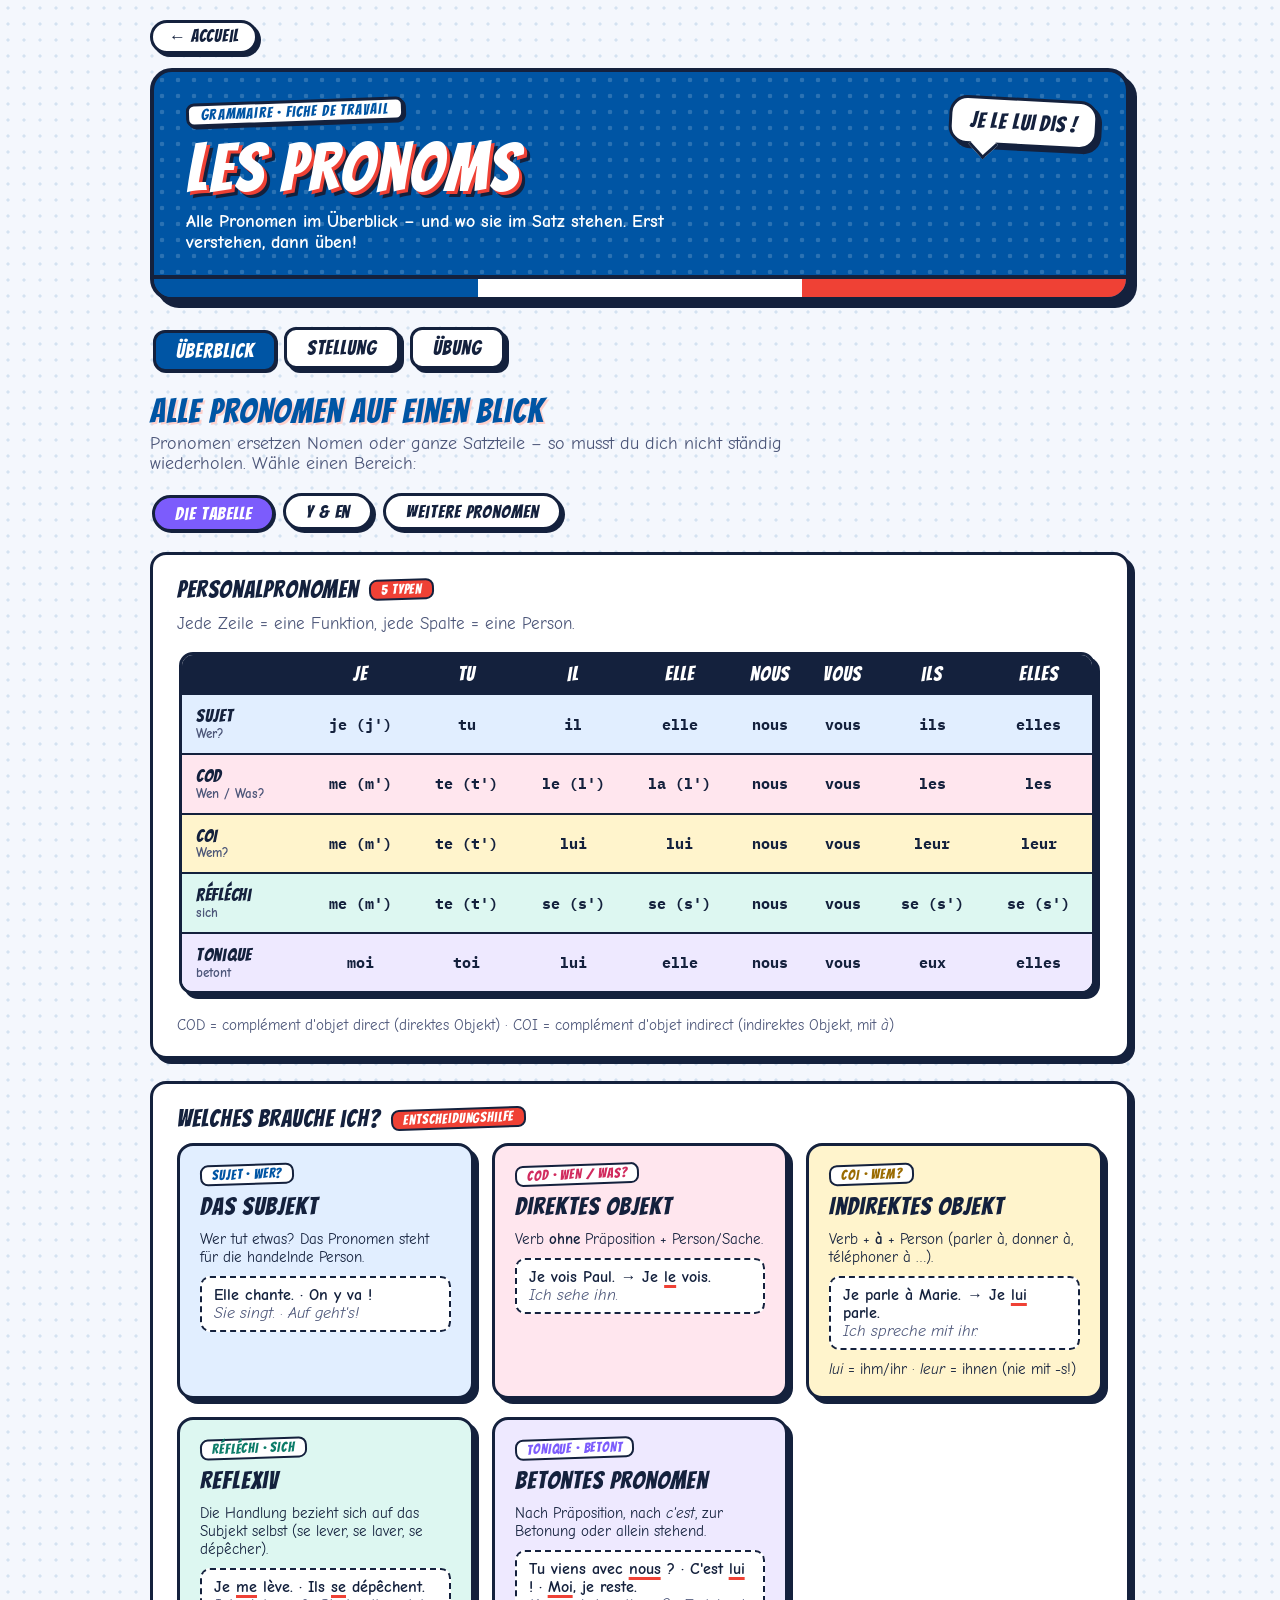
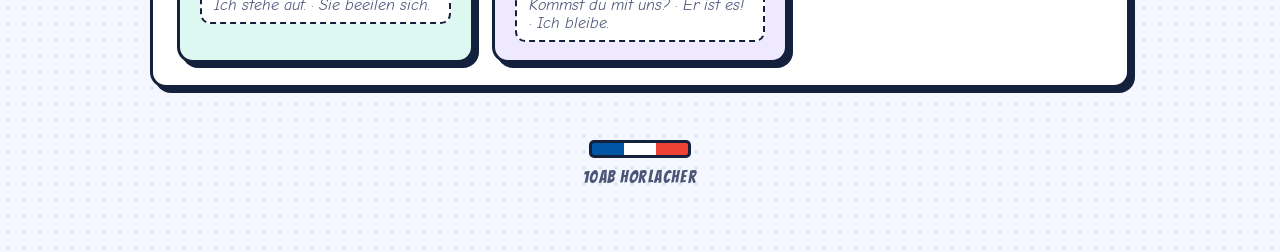
==== commit dd15a9b4: "Rename pronoms (1).html to pronoms.html" ====
--- a/pronoms.html
+++ b/pronoms.html
@@ -547,14 +547,14 @@
   <div class="hero">
     <div class="bubble">Je le lui dis !</div>
     <div class="eyebrow">Grammaire · fiche de travail</div>
-    <h1>Les Pronoms 🧩</h1>
+    <h1>Les Pronoms</h1>
     <p>Alle Pronomen im Überblick – und wo sie im Satz stehen. Erst verstehen, dann üben!</p>
   </div>
 
   <nav class="tabs">
-    <button class="tab-btn active" data-tab="ueberblick">🗺️ Überblick</button>
-    <button class="tab-btn" data-tab="stellung">📍 Stellung</button>
-    <button class="tab-btn" data-tab="uebung">✏️ Übung</button>
+    <button class="tab-btn active" data-tab="ueberblick">Überblick</button>
+    <button class="tab-btn" data-tab="stellung">Stellung</button>
+    <button class="tab-btn" data-tab="uebung">Übung</button>
   </nav>
 
   <!-- ===================== ÜBERBLICK ===================== -->
@@ -564,9 +564,9 @@
 
     <div class="subnav-group">
       <div class="subnav">
-        <button class="subnav-btn active c-a" data-target="ub-tabelle">🧮 Die Tabelle</button>
-        <button class="subnav-btn c-b" data-target="ub-yen">📍 y &amp; en</button>
-        <button class="subnav-btn c-c" data-target="ub-mehr">🧩 Weitere Pronomen</button>
+        <button class="subnav-btn active c-a" data-target="ub-tabelle">Die Tabelle</button>
+        <button class="subnav-btn c-b" data-target="ub-yen">y &amp; en</button>
+        <button class="subnav-btn c-c" data-target="ub-mehr">Weitere Pronomen</button>
       </div>
 
       <!-- Tabelle -->
@@ -592,32 +592,32 @@
           <div class="cat-grid" style="margin-bottom:0;">
             <div class="cat-card cat-4">
               <span class="num">SUJET · WER?</span>
-              <h4>🎤 Das Subjekt</h4>
+              <h4>Das Subjekt</h4>
               <p class="note" style="margin-top:0;">Wer tut etwas? Das Pronomen steht für die handelnde Person.</p>
               <div class="example" style="margin-top:10px;"><span class="fr">Elle chante. · On y va !</span><span class="de">Sie singt. · Auf geht's!</span></div>
             </div>
             <div class="cat-card cat-3">
               <span class="num">COD · WEN / WAS?</span>
-              <h4>🎯 Direktes Objekt</h4>
+              <h4>Direktes Objekt</h4>
               <p class="note" style="margin-top:0;">Verb <b>ohne</b> Präposition + Person/Sache.</p>
               <div class="example" style="margin-top:10px;"><span class="fr">Je vois Paul. → Je <u>le</u> vois.</span><span class="de">Ich sehe ihn.</span></div>
             </div>
             <div class="cat-card cat-6">
               <span class="num">COI · WEM?</span>
-              <h4>💌 Indirektes Objekt</h4>
+              <h4>Indirektes Objekt</h4>
               <p class="note" style="margin-top:0;">Verb + <b>à</b> + Person (parler à, donner à, téléphoner à …).</p>
               <div class="example" style="margin-top:10px;"><span class="fr">Je parle à Marie. → Je <u>lui</u> parle.</span><span class="de">Ich spreche mit ihr.</span></div>
               <p class="note"><i>lui</i> = ihm/ihr · <i>leur</i> = ihnen (nie mit -s!)</p>
             </div>
             <div class="cat-card cat-5">
               <span class="num">RÉFLÉCHI · SICH</span>
-              <h4>🔄 Reflexiv</h4>
+              <h4>Reflexiv</h4>
               <p class="note" style="margin-top:0;">Die Handlung bezieht sich auf das Subjekt selbst (se lever, se laver, se dépêcher).</p>
               <div class="example" style="margin-top:10px;"><span class="fr">Je <u>me</u> lève. · Ils <u>se</u> dépêchent.</span><span class="de">Ich stehe auf. · Sie beeilen sich.</span></div>
             </div>
             <div class="cat-card cat-1">
               <span class="num">TONIQUE · BETONT</span>
-              <h4>📣 Betontes Pronomen</h4>
+              <h4>Betontes Pronomen</h4>
               <p class="note" style="margin-top:0;">Nach Präposition, nach <i>c'est</i>, zur Betonung oder allein stehend.</p>
               <div class="example" style="margin-top:10px;"><span class="fr">Tu viens avec <u>nous</u> ? · C'est <u>lui</u> ! · <u>Moi</u>, je reste.</span><span class="de">Kommst du mit uns? · Er ist es! · Ich bleibe.</span></div>
             </div>
@@ -630,7 +630,7 @@
         <div class="cat-grid">
           <div class="cat-card cat-5">
             <span class="num">Y · DORT / DARAN</span>
-            <h4>📍 y</h4>
+            <h4>y</h4>
             <p class="note" style="margin-top:0;">ersetzt <b>à + Sache</b> oder eine <b>Ortsangabe</b> (à, dans, chez + Ort).</p>
             <div class="example" style="margin-top:10px;"><span class="fr">Je vais à Paris. → J'<u>y</u> vais.</span><span class="de">Ich fahre dorthin.</span></div>
             <div class="example"><span class="fr">Il pense à son examen. → Il <u>y</u> pense.</span><span class="de">Er denkt daran.</span></div>
@@ -639,7 +639,7 @@
           </div>
           <div class="cat-card cat-2">
             <span class="num">EN · DAVON</span>
-            <h4>🧺 en</h4>
+            <h4>en</h4>
             <p class="note" style="margin-top:0;">ersetzt <b>de + Sache</b> und <b>Mengen</b> (du/de la/des, Zahlen, beaucoup de …).</p>
             <div class="example" style="margin-top:10px;"><span class="fr">Il parle de son voyage. → Il <u>en</u> parle.</span><span class="de">Er spricht davon.</span></div>
             <div class="example"><span class="fr">Je prends du pain. → J'<u>en</u> prends.</span><span class="de">Ich nehme davon.</span></div>
@@ -654,7 +654,7 @@
         <div class="cat-grid">
           <div class="cat-card cat-4">
             <span class="num">RELATIFS</span>
-            <h4>🔗 Relativpronomen</h4>
+            <h4>Relativpronomen</h4>
             <div class="chips"><span class="chip">qui</span><span class="chip">que</span><span class="chip">où</span><span class="chip">dont</span></div>
             <div class="example"><span class="fr">L'homme <u>qui</u> parle est mon prof.</span><span class="de">qui = Subjekt</span></div>
             <div class="example"><span class="fr">Le livre <u>que</u> je lis est super.</span><span class="de">que = Objekt</span></div>
@@ -663,7 +663,7 @@
           </div>
           <div class="cat-card cat-1">
             <span class="num">DÉMONSTRATIFS</span>
-            <h4>👉 Demonstrativpronomen</h4>
+            <h4>Demonstrativpronomen</h4>
             <div class="chips"><span class="chip">celui</span><span class="chip">celle</span><span class="chip">ceux</span><span class="chip">celles</span></div>
             <div class="example"><span class="fr">Quel pull ? — <u>Celui-ci</u>.</span><span class="de">Welcher Pulli? – Dieser hier.</span></div>
             <div class="example"><span class="fr">Mes notes et <u>celles</u> de Paul.</span><span class="de">Meine Noten und die von Paul.</span></div>
@@ -671,7 +671,7 @@
           </div>
           <div class="cat-card cat-2">
             <span class="num">POSSESSIFS</span>
-            <h4>🎒 Possessivpronomen</h4>
+            <h4>Possessivpronomen</h4>
             <div class="chips"><span class="chip">le mien</span><span class="chip">le tien</span><span class="chip">le sien</span><span class="chip">le nôtre</span><span class="chip">le vôtre</span><span class="chip">le leur</span></div>
             <div class="example"><span class="fr">C'est ton sac ? — Non, c'est <u>le mien</u>.</span><span class="de">Das ist meiner.</span></div>
             <div class="example"><span class="fr">Voilà mes clés, où sont <u>les tiennes</u> ?</span><span class="de">… wo sind deine?</span></div>
@@ -689,13 +689,13 @@
 
     <div class="subnav-group">
       <div class="subnav">
-        <button class="subnav-btn active c-a" data-target="st-labor">🔬 Das Satzlabor</button>
-        <button class="subnav-btn c-b" data-target="st-zug">🚂 Zwei Pronomen</button>
+        <button class="subnav-btn active c-a" data-target="st-labor">Das Satzlabor</button>
+        <button class="subnav-btn c-b" data-target="st-zug">Zwei Pronomen</button>
       </div>
 
       <div class="subpanel active" id="st-labor">
         <div class="rule-box" style="margin-top:0;">
-          📌 <b>Faustregel:</b> Das Pronomen steht <b>VOR dem Verb</b>, zu dem es inhaltlich gehört – nur beim <b>bejahten Imperativ</b> steht es <b>DAHINTER</b>.
+          <b>Faustregel:</b> Das Pronomen steht <b>VOR dem Verb</b>, zu dem es inhaltlich gehört – nur beim <b>bejahten Imperativ</b> steht es <b>DAHINTER</b>.
         </div>
         <div class="card">
           <h3>Wähle eine Situation <span class="tag">klick!</span></h3>
@@ -706,7 +706,7 @@
 
       <div class="subpanel" id="st-zug">
         <div class="card">
-          <h3>Der Pronomen-Zug 🚂 <span class="tag">Reihenfolge</span></h3>
+          <h3>Der Pronomen-Zug <span class="tag">Reihenfolge</span></h3>
           <p style="margin-top:0;color:var(--ink-soft);">Stehen <b>zwei</b> Pronomen vor dem Verb, gilt immer diese Reihenfolge – wie die Wagen eines Zuges:</p>
           <div class="train">
             <div class="wagon w1"><div class="no">1</div><div class="forms">me · te · se<br>nous · vous</div><div class="desc">ich, du, sich, wir, ihr</div></div>
@@ -721,7 +721,7 @@
         <div class="cat-grid">
           <div class="cat-card cat-4">
             <span class="num">BEISPIELE</span>
-            <h4>🧪 Zwei Pronomen im Satz</h4>
+            <h4>Zwei Pronomen im Satz</h4>
             <div class="example"><span class="fr">Il <u>me</u> <u>le</u> donne.</span><span class="de">Er gibt es mir. (1 + 2)</span></div>
             <div class="example"><span class="fr">Je <u>le</u> <u>lui</u> dis.</span><span class="de">Ich sage es ihm. (2 + 3)</span></div>
             <div class="example"><span class="fr">Elle <u>m'</u><u>en</u> parle.</span><span class="de">Sie erzählt mir davon. (1 + 5)</span></div>
@@ -730,7 +730,7 @@
           </div>
           <div class="cat-card cat-6">
             <span class="num">IMPERATIV BEJAHT</span>
-            <h4>📢 Zwei Pronomen hinter dem Verb</h4>
+            <h4>Zwei Pronomen hinter dem Verb</h4>
             <p class="note" style="margin-top:0;">Erst das <b>direkte</b> Objekt (le/la/les), dann das <b>indirekte</b> (moi/toi/lui/nous/vous/leur) – mit Bindestrichen.</p>
             <div class="example" style="margin-top:10px;"><span class="fr">Donne<u>-le-moi</u> !</span><span class="de">Gib ihn mir!</span></div>
             <div class="example"><span class="fr">Donne<u>-le-lui</u> !</span><span class="de">Gib ihn ihm!</span></div>
@@ -749,9 +749,9 @@
 
     <div class="subnav-group">
       <div class="subnav">
-        <button class="subnav-btn active c-a" data-target="ex-mc">🅰️ Multiple Choice</button>
-        <button class="subnav-btn c-b" data-target="ex-fill">🅱️ Satz umformen</button>
-        <button class="subnav-btn c-c" data-target="ex-puz">🅲️ Wörter-Puzzle</button>
+        <button class="subnav-btn active c-a" data-target="ex-mc">A · Multiple Choice</button>
+        <button class="subnav-btn c-b" data-target="ex-fill">B · Satz umformen</button>
+        <button class="subnav-btn c-c" data-target="ex-puz">C · Wörter-Puzzle</button>
       </div>
 
       <div class="subpanel active" id="ex-mc">
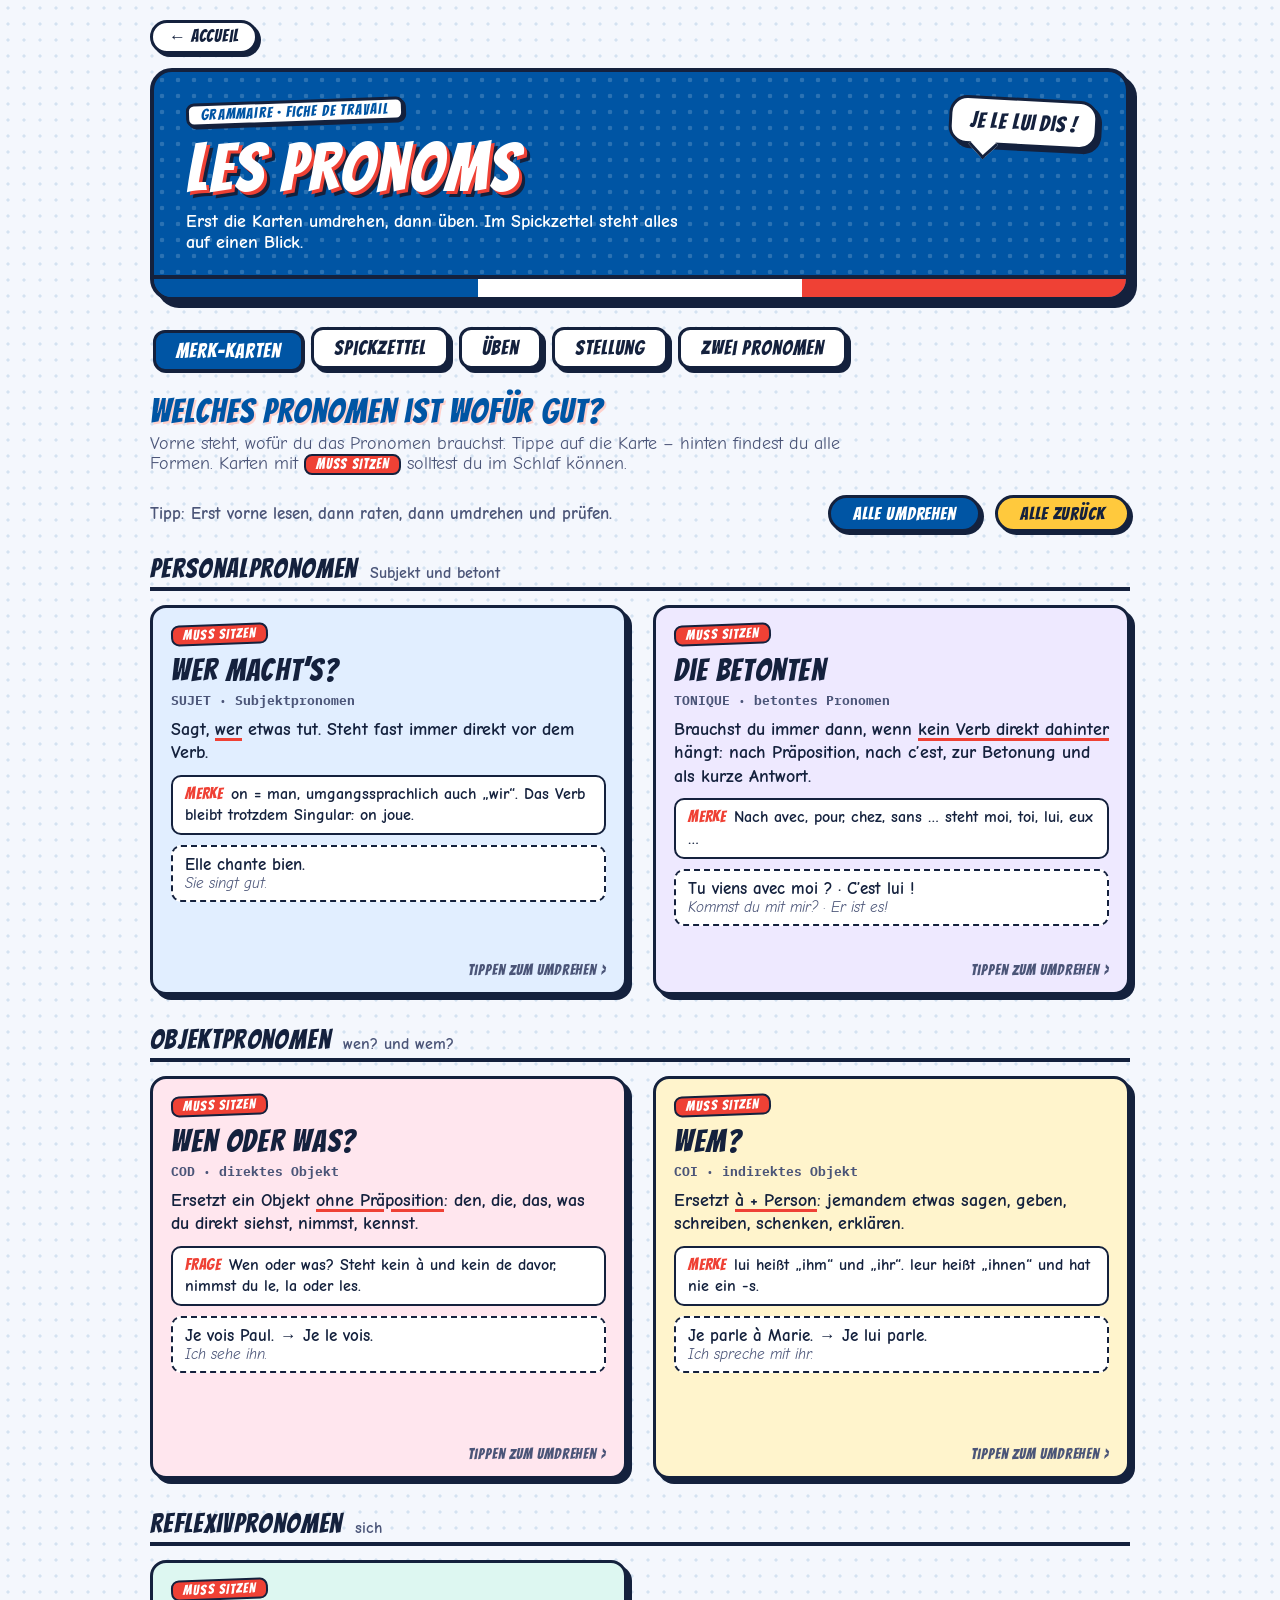
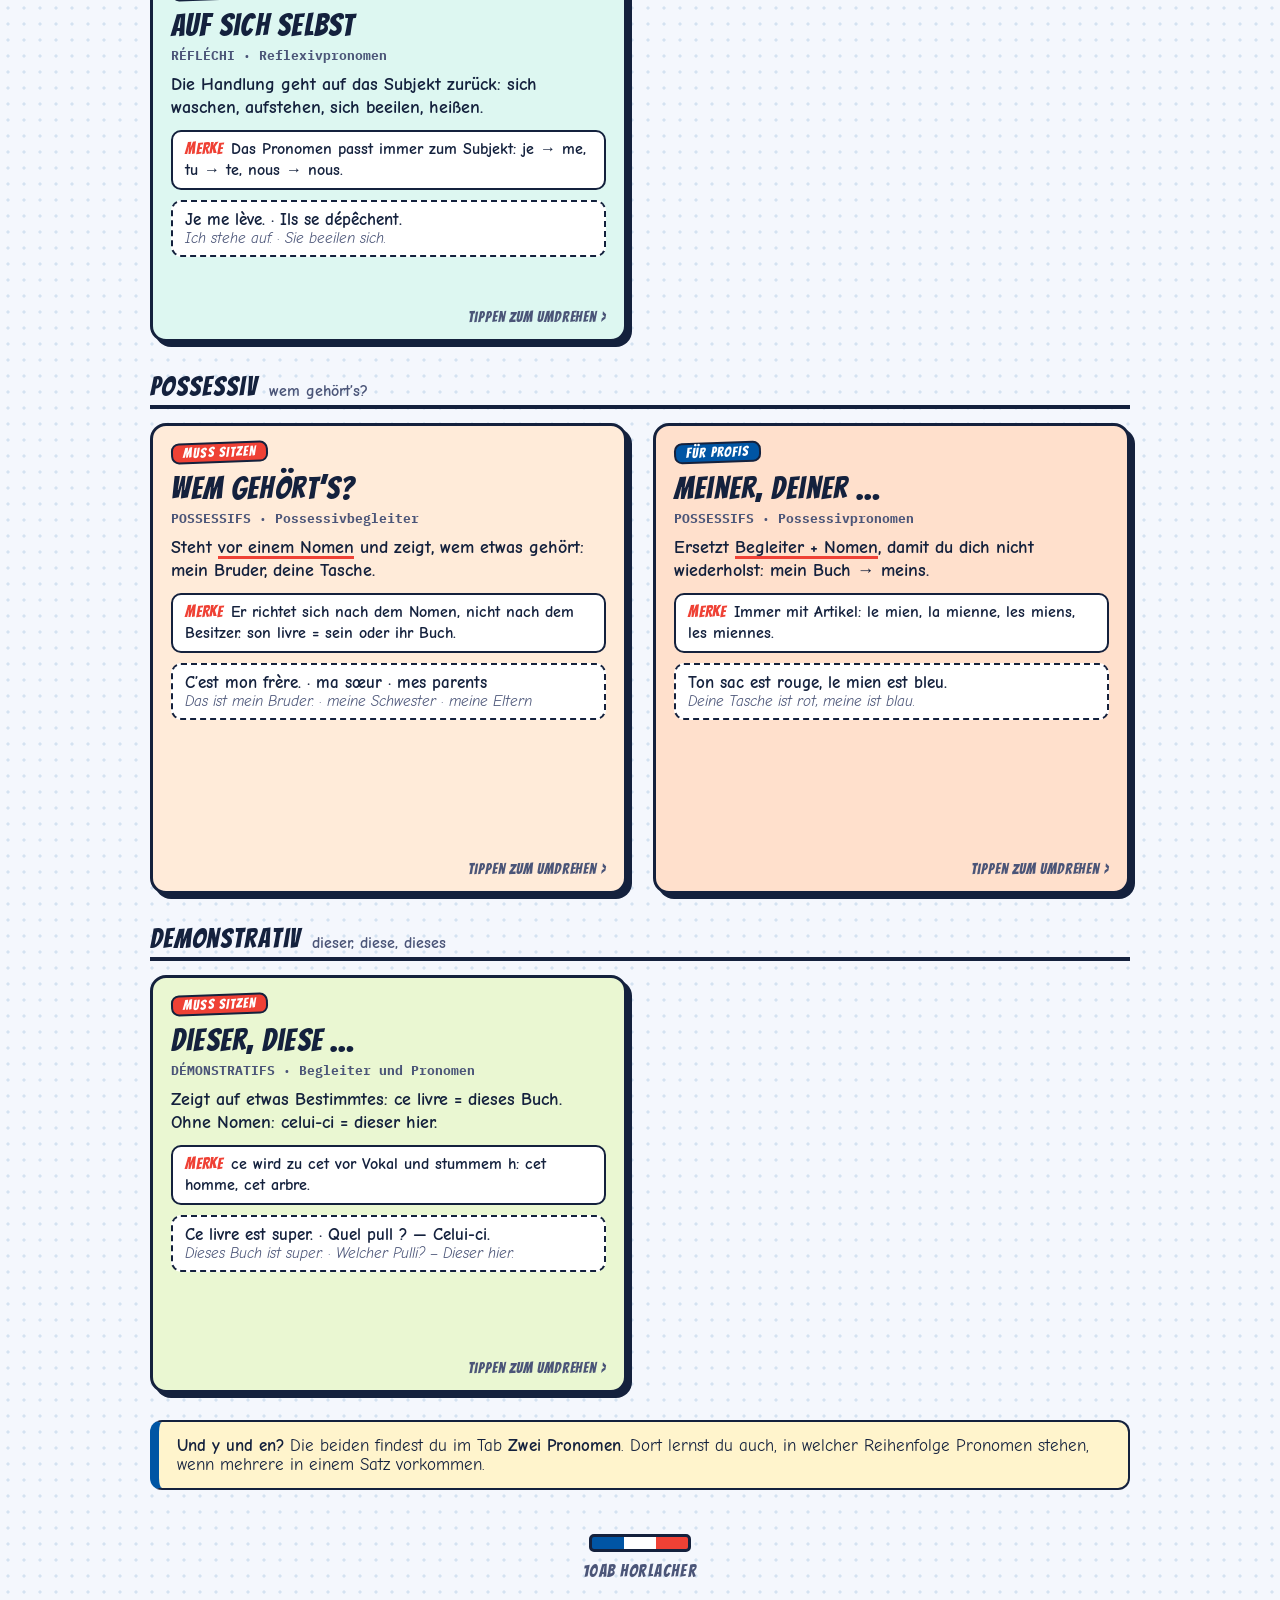
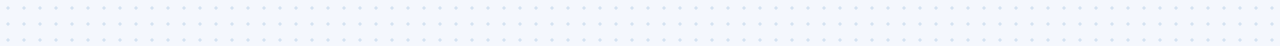
==== commit 157dd348: "Add files via upload" ====
--- a/pronoms.html
+++ b/pronoms.html
@@ -10,535 +10,7 @@
 <meta charset="UTF-8">
 <meta name="viewport" content="width=device-width, initial-scale=1">
 <title>Les Pronoms — 10ab</title>
-<style>
-@import url('https://fonts.googleapis.com/css2?family=Bangers&family=Comic+Neue:wght@400;700&family=IBM+Plex+Mono:wght@500;600;700&display=swap');
-
-:root{
-  --bleu:#0055A4; --rouge:#EF4135; --blanc:#FFFFFF;
-  --purple:#7C5CFC;  --purple-bg:#EEE9FF;
-  --orange:#FF8A3D;  --orange-bg:#FFEBD9;
-  --pink:#FF5C8A;    --pink-bg:#FFE6EE;
-  --blue:#0055A4;    --blue-bg:#E1EEFF;
-  --teal:#14A38B;    --teal-bg:#DDF7F1;
-  --gold:#FFC93D;    --gold-bg:#FFF4CC;
-  --red:#EF4135;     --red-bg:#FFE4E1;
-  --ink:#14213D;
-  --ink-soft:#4B5578;
-  --bg:#F4F7FD;
-  --card:#FFFFFF;
-  --line:#D5DCEF;
-}
-
-*{box-sizing:border-box;}
-html,body{margin:0;padding:0;}
-body{
-  background-color:var(--bg);
-  background-image:radial-gradient(rgba(0,85,164,0.13) 1.4px, transparent 1.8px);
-  background-size:16px 16px;
-  font-family:'Comic Neue','Comic Sans MS','Chalkboard SE',sans-serif;
-  font-size:17px;
-  color:var(--ink);
-  min-height:100vh;
-  padding:20px 14px 60px;
-}
-.wrap{ max-width:980px; margin:0 auto; }
-u{ text-decoration-color:var(--rouge); text-decoration-thickness:3px; text-underline-offset:3px; }
-
-.home-link{
-  display:inline-block;
-  font-family:'Bangers',cursive;
-  letter-spacing:.05em;
-  font-size:17px;
-  color:var(--ink);
-  background:#fff;
-  border:3px solid var(--ink);
-  border-radius:999px;
-  padding:4px 16px;
-  text-decoration:none;
-  box-shadow:3px 3px 0 var(--ink);
-  margin-bottom:14px;
-  transition:all .12s ease;
-}
-.home-link:hover{ transform:translate(-1px,-1px); box-shadow:5px 5px 0 var(--ink); background:var(--gold-bg); }
-
-/* ===== HERO ===== */
-.hero{
-  background:var(--bleu);
-  border:4px solid var(--ink);
-  border-radius:22px;
-  padding:28px 32px 44px;
-  color:#fff;
-  position:relative;
-  overflow:hidden;
-  box-shadow:7px 7px 0 var(--ink);
-}
-.hero::before{
-  content:""; position:absolute; inset:0;
-  background-image:radial-gradient(rgba(255,255,255,0.17) 2px, transparent 2.6px);
-  background-size:16px 16px;
-  pointer-events:none;
-}
-.hero::after{
-  content:""; position:absolute; left:0; right:0; bottom:0; height:18px;
-  border-top:4px solid var(--ink);
-  background:linear-gradient(90deg,var(--bleu) 0 33.33%,#fff 33.33% 66.66%,var(--rouge) 66.66% 100%);
-}
-.hero > *{ position:relative; z-index:1; }
-.hero .eyebrow{
-  display:inline-block;
-  font-family:'Bangers',cursive;
-  font-size:15px;
-  letter-spacing:.08em;
-  background:#fff;
-  color:var(--bleu);
-  border:3px solid var(--ink);
-  border-radius:8px;
-  padding:1px 12px;
-  transform:rotate(-2deg);
-  box-shadow:2px 2px 0 var(--ink);
-}
-.hero h1{
-  font-family:'Bangers',cursive;
-  font-weight:400;
-  font-size:clamp(40px,8vw,68px);
-  letter-spacing:.03em;
-  line-height:1.02;
-  margin:10px 0 8px;
-  color:#fff;
-  text-shadow:3px 3px 0 var(--rouge), 6px 6px 0 var(--ink);
-}
-.hero p{ margin:0; font-size:18px; font-weight:700; max-width:520px; }
-.bubble{
-  position:absolute !important;
-  right:28px; top:26px;
-  background:#fff;
-  color:var(--ink);
-  border:3px solid var(--ink);
-  border-radius:18px;
-  padding:10px 18px;
-  font-family:'Bangers',cursive;
-  font-size:22px;
-  letter-spacing:.04em;
-  transform:rotate(3deg);
-  box-shadow:4px 4px 0 var(--ink);
-  z-index:2;
-}
-.bubble::after{
-  content:""; position:absolute; left:22px; bottom:-13px;
-  width:18px; height:18px; background:#fff;
-  border-right:3px solid var(--ink); border-bottom:3px solid var(--ink);
-  transform:rotate(45deg);
-}
-@media(max-width:760px){ .bubble{ display:none; } .hero{ padding:24px 22px 40px; } }
-
-/* ===== TABS ===== */
-nav.tabs{ display:flex; gap:10px; margin:26px 0 24px; flex-wrap:wrap; }
-nav.tabs button{
-  font-family:'Bangers',cursive;
-  font-size:20px;
-  letter-spacing:.05em;
-  background:#fff;
-  border:3px solid var(--ink);
-  border-radius:12px;
-  padding:7px 20px;
-  cursor:pointer;
-  color:var(--ink);
-  box-shadow:4px 4px 0 var(--ink);
-  transition:all .12s ease;
-}
-nav.tabs button:hover{ transform:translate(-1px,-1px); box-shadow:6px 6px 0 var(--ink); background:var(--gold-bg); }
-nav.tabs button.active{ background:var(--bleu); color:#fff; transform:translate(3px,3px); box-shadow:1px 1px 0 var(--ink); }
-nav.tabs button:focus-visible{ outline:4px solid var(--gold); outline-offset:2px; }
-
-.panel{ display:none; animation:pop .25s ease; }
-.panel.active{ display:block; }
-@keyframes pop{ from{opacity:0; transform:translateY(8px);} to{opacity:1; transform:translateY(0);} }
-
-h2.section-head{
-  font-family:'Bangers',cursive;
-  font-weight:400;
-  font-size:34px;
-  letter-spacing:.03em;
-  color:var(--bleu);
-  margin:0 0 4px;
-  text-shadow:2px 2px 0 #FFD1CC;
-}
-p.section-lead{ margin:0 0 20px; color:var(--ink-soft); font-size:17.5px; max-width:700px; }
-
-/* ===== Subnav ===== */
-.subnav{ display:flex; gap:10px; margin-bottom:22px; flex-wrap:wrap; }
-.subnav-btn{
-  font-family:'Bangers',cursive;
-  font-size:18px;
-  letter-spacing:.05em;
-  border:3px solid var(--ink);
-  background:#fff;
-  border-radius:999px;
-  padding:6px 20px;
-  cursor:pointer;
-  color:var(--ink);
-  box-shadow:3px 3px 0 var(--ink);
-  transition:all .12s ease;
-}
-.subnav-btn:hover{ transform:translate(-1px,-1px); box-shadow:5px 5px 0 var(--ink); background:var(--gold-bg); }
-.subnav-btn.active{ transform:translate(2px,2px); box-shadow:1px 1px 0 var(--ink); color:#fff; }
-.subnav-btn.active.c-reg{ background:var(--teal); }
-.subnav-btn.active.c-irr{ background:var(--orange); }
-.subnav-btn.active.c-a{ background:var(--purple); }
-.subnav-btn.active.c-b{ background:var(--bleu); }
-.subnav-btn.active.c-c{ background:var(--rouge); }
-.subpanel{ display:none; }
-.subpanel.active{ display:block; animation:pop .22s ease; }
-
-/* ===== Cards ===== */
-.card{
-  background:var(--card);
-  border:3px solid var(--ink);
-  border-radius:16px;
-  padding:22px 24px;
-  margin-bottom:22px;
-  box-shadow:5px 5px 0 var(--ink);
-}
-.card h3{
-  margin:0 0 12px;
-  font-family:'Bangers',cursive;
-  font-weight:400;
-  font-size:24px;
-  letter-spacing:.04em;
-  color:var(--ink);
-  display:flex; align-items:center; gap:10px; flex-wrap:wrap;
-}
-.card h3 .tag{
-  font-family:'Bangers',cursive;
-  font-size:14px;
-  letter-spacing:.06em;
-  background:var(--rouge);
-  color:#fff;
-  padding:1px 10px;
-  border:2px solid var(--ink);
-  border-radius:8px;
-  transform:rotate(-2deg);
-}
-
-.rule-box{
-  background:var(--gold-bg);
-  border:2px solid var(--ink);
-  border-left:9px solid var(--bleu);
-  padding:14px 18px;
-  border-radius:12px;
-  font-size:17px;
-  margin:8px 0 14px;
-}
-.rule-box b{ color:var(--ink); }
-.rule-box small{ display:block; margin-top:6px; font-size:15px; color:var(--ink-soft); }
-.end{ color:var(--bleu); font-weight:700; }
-.stem{ color:var(--rouge); font-weight:700; }
-
-table.conj{ width:100%; border-collapse:collapse; font-family:'IBM Plex Mono',monospace; font-size:15px; margin-top:6px; }
-table.conj th{ text-align:left; color:var(--bleu); font-weight:700; padding:7px 8px; border-bottom:3px solid var(--ink); }
-table.conj td{ padding:7px 8px; border-bottom:2px dashed var(--line); }
-table.conj tr:last-child td{ border-bottom:none; }
-
-/* ===== Flashcards ===== */
-.flash-grid{ display:grid; grid-template-columns:repeat(auto-fit,minmax(160px,1fr)); gap:14px; margin-top:6px; }
-.flash{
-  background:var(--orange-bg);
-  border:3px solid var(--ink);
-  border-radius:14px;
-  padding:14px;
-  cursor:pointer;
-  box-shadow:4px 4px 0 var(--ink);
-  transition:all .12s ease;
-  min-height:84px;
-}
-.flash:hover{ transform:translate(-1px,-1px); box-shadow:6px 6px 0 var(--ink); }
-.flash.open{ background:#fff; }
-.flash .inf{ font-family:'Bangers',cursive; letter-spacing:.05em; color:var(--rouge); font-size:26px; }
-.flash .hint{ font-size:14px; color:var(--ink-soft); margin-top:2px; }
-.flash .conjlist{ display:none; font-family:'IBM Plex Mono',monospace; font-size:12.5px; margin-top:8px; line-height:1.6; color:var(--ink); }
-.flash.open .conjlist{ display:block; }
-.flash.open .hint{ display:none; }
-
-/* ===== Kategorie-Karten ===== */
-.cat-grid{ display:grid; grid-template-columns:repeat(auto-fit,minmax(280px,1fr)); gap:18px; margin-bottom:26px; }
-.cat-card{ border:3px solid var(--ink); border-radius:16px; padding:18px 20px; box-shadow:5px 5px 0 var(--ink); }
-.cat-card .num{
-  font-family:'Bangers',cursive;
-  letter-spacing:.06em;
-  font-size:14px;
-  display:inline-block;
-  padding:1px 10px;
-  border:2px solid var(--ink);
-  border-radius:8px;
-  background:#fff;
-  margin-bottom:8px;
-  transform:rotate(-2deg);
-}
-.cat-card h4{ font-family:'Bangers',cursive; font-weight:400; letter-spacing:.04em; font-size:25px; margin:0 0 10px; display:flex; align-items:center; gap:6px; }
-.cat-card .chips{ display:flex; flex-wrap:wrap; gap:7px; margin-bottom:12px; }
-.cat-card .chip{
-  font-family:'IBM Plex Mono',monospace;
-  font-size:12.5px; font-weight:600;
-  background:#fff;
-  border:2px solid var(--ink);
-  padding:3px 10px;
-  border-radius:999px;
-}
-.cat-card .example{ font-size:15.5px; background:#fff; border:2px dashed var(--ink); border-radius:10px; padding:8px 12px; margin-top:8px; }
-.cat-card .example:first-of-type{ margin-top:0; }
-.cat-card .example .fr{ font-weight:700; display:block; }
-.cat-card .example .de{ color:var(--ink-soft); font-style:italic; }
-.cat-card p.note{ font-size:15px; margin:10px 0 0; color:var(--ink); }
-
-.cat-1{ background:var(--purple-bg); } .cat-1 .num{ color:var(--purple); }
-.cat-2{ background:var(--orange-bg); } .cat-2 .num{ color:#C75A0E; }
-.cat-3{ background:var(--pink-bg); }   .cat-3 .num{ color:#D12B5E; }
-.cat-4{ background:var(--blue-bg); }   .cat-4 .num{ color:var(--bleu); }
-.cat-5{ background:var(--teal-bg); }   .cat-5 .num{ color:#0C7C69; }
-.cat-6{ background:var(--gold-bg); }   .cat-6 .num{ color:#9A6B00; }
-
-/* ===== STOPP-Block ===== */
-.stop-block{ background:var(--red-bg); border:4px dashed var(--rouge); border-radius:18px; padding:20px 24px; margin-top:8px; }
-.stop-block h3{ font-family:'Bangers',cursive; font-weight:400; letter-spacing:.04em; color:var(--rouge); font-size:30px; margin:0 0 10px; text-shadow:2px 2px 0 #fff; }
-.stop-list{ display:grid; grid-template-columns:repeat(auto-fit,minmax(220px,1fr)); gap:12px; margin:12px 0; }
-.stop-item{ background:#fff; border:2px solid var(--ink); border-radius:12px; padding:10px 14px; font-size:15.5px; }
-.stop-item b{ color:var(--rouge); display:block; font-family:'IBM Plex Mono',monospace; font-size:14px; margin-bottom:3px; }
-.stop-note{ font-size:15.5px; color:var(--ink); background:#fff; border:2px solid var(--ink); border-radius:10px; padding:10px 14px; margin-top:8px; }
-
-/* ===== Quiz ===== */
-.quiz-progress{ font-family:'IBM Plex Mono',monospace; font-weight:700; font-size:13.5px; color:var(--ink-soft); margin-bottom:14px; }
-.q{ background:var(--card); border:3px solid var(--ink); border-radius:16px; padding:18px 22px; margin-bottom:18px; box-shadow:5px 5px 0 var(--ink); }
-.q .prompt{ font-size:18px; margin-bottom:14px; }
-.q .prompt .fr{ font-weight:700; }
-.q .prompt .de{ color:var(--ink-soft); font-style:italic; }
-.q .opts{ display:flex; flex-wrap:wrap; gap:10px; }
-.q .opt{
-  font-family:'IBM Plex Mono',monospace;
-  font-weight:700; font-size:14.5px;
-  padding:8px 16px;
-  border:3px solid var(--ink);
-  border-radius:999px;
-  background:#fff;
-  cursor:pointer;
-  color:var(--ink);
-  box-shadow:3px 3px 0 var(--ink);
-  transition:all .1s ease;
-}
-.q .opt:hover:not(:disabled){ background:var(--gold-bg); transform:translate(-1px,-1px); box-shadow:4px 4px 0 var(--ink); }
-.q .opt.correct{ background:var(--teal); color:#fff; }
-.q .opt.wrong{ background:var(--rouge); color:#fff; }
-.q .opt:disabled{ cursor:default; }
-.q .feedback{ margin-top:12px; font-size:16px; color:var(--ink-soft); min-height:20px; font-weight:700; }
-
-.q .input-row{ display:flex; gap:10px; flex-wrap:wrap; align-items:center; }
-.q input[type=text]{
-  font-family:'IBM Plex Mono',monospace;
-  font-weight:600; font-size:15px;
-  padding:9px 14px;
-  border:3px solid var(--ink);
-  border-radius:12px;
-  flex:1; min-width:200px;
-  background:#fff;
-  color:var(--ink);
-}
-.q input[type=text]:focus{ outline:4px solid var(--gold); outline-offset:1px; }
-.q .btn{
-  font-family:'Bangers',cursive;
-  letter-spacing:.05em;
-  font-size:18px;
-  background:var(--bleu);
-  color:#fff;
-  border:3px solid var(--ink);
-  border-radius:999px;
-  padding:6px 20px;
-  cursor:pointer;
-  box-shadow:3px 3px 0 var(--ink);
-  transition:all .1s ease;
-}
-.q .btn:hover:not(:disabled){ transform:translate(-1px,-1px); box-shadow:4px 4px 0 var(--ink); }
-.q .btn:disabled{ opacity:.55; cursor:default; }
-.q .btn.secondary{ background:var(--ink); }
-.q .answer-box{ margin-top:12px; font-size:16px; background:var(--gold-bg); border:2px solid var(--ink); border-left:9px solid var(--gold); padding:10px 14px; border-radius:10px; display:none; }
-.q .answer-box.show{ display:block; }
-
-.score-bar{
-  display:flex; justify-content:space-between; align-items:center;
-  background:var(--bleu); color:#fff;
-  border:3px solid var(--ink);
-  border-radius:14px;
-  padding:10px 22px;
-  margin-top:6px;
-  font-family:'Bangers',cursive;
-  letter-spacing:.05em;
-  font-size:23px;
-  flex-wrap:wrap; gap:10px;
-  box-shadow:5px 5px 0 var(--ink);
-}
-.score-bar button{
-  font-family:'Bangers',cursive; letter-spacing:.05em; font-size:17px;
-  background:var(--gold); color:var(--ink);
-  border:3px solid var(--ink); border-radius:999px;
-  padding:4px 18px; cursor:pointer; box-shadow:2px 2px 0 var(--ink);
-}
-.score-bar button:hover{ background:#fff; }
-
-/* ===== Kreativ (Subjonctif) ===== */
-.impulse-list{ margin:0; padding-left:22px; font-size:16.5px; color:var(--ink-soft); }
-.impulse-list li{ margin-bottom:7px; }
-.impulse-list b{ color:var(--ink); }
-
-.chip-btn{
-  background:var(--bleu); color:#fff;
-  font-family:'IBM Plex Mono',monospace; font-size:12.5px; font-weight:700;
-  padding:5px 12px; border-radius:999px;
-  border:2px solid var(--ink); cursor:pointer;
-  box-shadow:2px 2px 0 var(--ink);
-  transition:all .1s ease;
-}
-.chip-btn:hover{ background:var(--rouge); transform:translate(-1px,-1px); }
-.chip-group{ margin-bottom:14px; }
-.chip-group .cat-label{ font-family:'Bangers',cursive; letter-spacing:.06em; font-size:16px; color:var(--rouge); display:block; margin-bottom:6px; }
-.chip-group .chips{ display:flex; flex-wrap:wrap; gap:8px; }
-
-.write-area textarea{
-  width:100%; min-height:220px;
-  font-family:'Comic Neue','Comic Sans MS',sans-serif;
-  font-size:17px; font-weight:700; line-height:1.6;
-  padding:16px 18px;
-  border:3px solid var(--ink);
-  border-radius:14px;
-  background:#fff; color:var(--ink);
-  resize:vertical;
-}
-.write-area textarea:focus{ outline:4px solid var(--gold); outline-offset:1px; }
-.word-count{ margin-top:8px; font-family:'IBM Plex Mono',monospace; font-weight:700; font-size:13.5px; color:var(--ink-soft); display:flex; justify-content:space-between; align-items:center; }
-.word-count .goal-ok{ color:var(--teal); }
-
-.checklist{ list-style:none; margin:0; padding:0; }
-.checklist li{ display:flex; align-items:flex-start; gap:12px; padding:10px 0; border-bottom:2px dashed var(--line); font-size:16.5px; }
-.checklist li:last-child{ border-bottom:none; }
-.checklist input[type=checkbox]{ width:21px; height:21px; accent-color:var(--bleu); margin-top:2px; cursor:pointer; }
-.checklist label{ cursor:pointer; }
-
-.example-toggle{
-  font-family:'Bangers',cursive; letter-spacing:.05em; font-size:18px;
-  background:var(--gold); color:var(--ink);
-  border:3px solid var(--ink); border-radius:999px;
-  padding:5px 20px; cursor:pointer; margin-bottom:12px;
-  box-shadow:3px 3px 0 var(--ink);
-}
-.example-toggle:hover{ background:#fff; }
-.example-text{ display:none; font-size:16.5px; line-height:1.7; color:var(--ink); background:#fff; border:2px dashed var(--ink); padding:12px 16px; border-radius:12px; }
-.example-text.show{ display:block; }
-.example-text b{ color:var(--bleu); }
-
-/* ===== Pronomen-Seite ===== */
-.matrix-wrap{ overflow-x:auto; padding:2px 8px 10px 2px; }
-table.matrix{
-  border-collapse:separate; border-spacing:0;
-  width:100%; min-width:680px;
-  border:3px solid var(--ink); border-radius:14px; overflow:hidden;
-  box-shadow:5px 5px 0 var(--ink); background:#fff;
-}
-table.matrix th{ font-family:'Bangers',cursive; letter-spacing:.05em; font-weight:400; font-size:20px; background:var(--ink); color:#fff; padding:8px 6px; text-align:center; }
-table.matrix th:first-child{ text-align:left; padding-left:14px; }
-table.matrix td{ padding:11px 6px; text-align:center; font-family:'IBM Plex Mono',monospace; font-weight:700; font-size:15px; border-top:2px solid var(--ink); }
-table.matrix td.rowlabel{ text-align:left; padding-left:14px; font-family:'Bangers',cursive; font-weight:400; letter-spacing:.04em; font-size:18px; line-height:1.15; }
-table.matrix td.rowlabel small{ display:block; font-family:'Comic Neue',sans-serif; font-weight:700; font-size:13px; letter-spacing:0; color:var(--ink-soft); }
-table.matrix tr.r-sujet td{ background:var(--blue-bg); }
-table.matrix tr.r-cod td{ background:var(--pink-bg); }
-table.matrix tr.r-coi td{ background:var(--gold-bg); }
-table.matrix tr.r-refl td{ background:var(--teal-bg); }
-table.matrix tr.r-ton td{ background:var(--purple-bg); }
-.matrix-note{ font-size:15px; color:var(--ink-soft); margin:12px 0 0; }
-
-.pron{ background:var(--gold); border:2px solid var(--ink); border-radius:8px; padding:0 6px; font-weight:700; }
-
-.scn-nav{ display:flex; flex-wrap:wrap; gap:10px; margin:6px 0 18px; }
-.scn-btn{
-  font-family:'Bangers',cursive; letter-spacing:.05em; font-size:17px;
-  background:#fff; color:var(--ink);
-  border:3px solid var(--ink); border-radius:999px;
-  padding:4px 16px; cursor:pointer;
-  box-shadow:3px 3px 0 var(--ink); transition:all .1s ease;
-}
-.scn-btn:hover{ background:var(--gold-bg); transform:translate(-1px,-1px); }
-.scn-btn.active{ background:var(--rouge); color:#fff; transform:translate(2px,2px); box-shadow:1px 1px 0 var(--ink); }
-.scn-row{ display:flex; gap:14px; align-items:center; flex-wrap:wrap; margin-bottom:6px; }
-.scn-box{ flex:1; min-width:230px; background:#fff; border:3px solid var(--ink); border-radius:14px; padding:12px 16px 14px; font-size:21px; font-weight:700; box-shadow:4px 4px 0 var(--ink); }
-.scn-box.after{ background:var(--blue-bg); }
-.scn-box small{ display:block; font-family:'Bangers',cursive; font-weight:400; font-size:14px; letter-spacing:.07em; color:var(--ink-soft); margin-bottom:4px; }
-.scn-arrow{ font-family:'Bangers',cursive; font-size:38px; color:var(--rouge); text-shadow:2px 2px 0 var(--ink); }
-
-.train{ display:flex; gap:12px; flex-wrap:wrap; align-items:stretch; margin:14px 0 6px; }
-.wagon{ flex:1; min-width:135px; border:3px solid var(--ink); border-radius:14px; padding:10px 10px 12px; box-shadow:4px 4px 0 var(--ink); text-align:center; }
-.wagon .no{ font-family:'Bangers',cursive; font-size:28px; letter-spacing:.04em; line-height:1; }
-.wagon .forms{ font-family:'IBM Plex Mono',monospace; font-weight:700; font-size:14.5px; margin:6px 0 4px; line-height:1.5; }
-.wagon .desc{ font-size:14px; color:var(--ink-soft); font-weight:700; }
-.wagon.w1{ background:var(--blue-bg); } .wagon.w2{ background:var(--pink-bg); } .wagon.w3{ background:var(--gold-bg); }
-.wagon.w4{ background:var(--teal-bg); } .wagon.w5{ background:var(--purple-bg); }
-.engine{ min-width:110px; display:flex; flex-direction:column; align-items:center; justify-content:center; background:var(--ink); color:#fff; border:3px solid var(--ink); border-radius:14px; padding:10px; box-shadow:4px 4px 0 var(--rouge); font-family:'Bangers',cursive; font-size:26px; letter-spacing:.05em; text-align:center; }
-.engine span{ font-size:34px; line-height:1; }
-
-.tiles{ display:flex; flex-wrap:wrap; gap:10px; margin:10px 0 14px; }
-.tile{
-  font-family:'Comic Neue','Comic Sans MS',sans-serif; font-weight:700; font-size:19px;
-  background:#fff; color:var(--ink);
-  border:3px solid var(--ink); border-radius:10px;
-  padding:4px 14px; cursor:pointer;
-  box-shadow:3px 3px 0 var(--ink); transition:all .1s ease;
-}
-.tile:hover{ background:var(--gold-bg); transform:translate(-1px,-1px); }
-.tile.used{ opacity:.22; pointer-events:none; box-shadow:none; }
-.tile.placed{ background:var(--gold-bg); }
-.answer-line{ min-height:60px; border:3px dashed var(--bleu); border-radius:14px; padding:9px; display:flex; flex-wrap:wrap; gap:10px; background:var(--blue-bg); margin-bottom:12px; align-items:center; }
-.answer-line.ok{ border-color:var(--teal); background:var(--teal-bg); border-style:solid; }
-.answer-line.bad{ border-color:var(--rouge); background:var(--red-bg); border-style:solid; }
-.answer-line .ph{ color:var(--ink-soft); font-size:15px; font-weight:700; padding-left:4px; }
-
-/* ===== Startseite ===== */
-.grid{ display:grid; gap:20px; margin-top:28px; }
-.link-card{
-  display:flex; align-items:center; gap:18px;
-  background:var(--card);
-  border:3px solid var(--ink);
-  border-radius:18px;
-  padding:18px 22px;
-  text-decoration:none; color:var(--ink);
-  box-shadow:6px 6px 0 var(--ink);
-  transition:all .12s ease;
-}
-.link-card:hover{ transform:translate(-2px,-2px); box-shadow:9px 9px 0 var(--ink); }
-.link-card .icon{ font-size:32px; width:64px; height:64px; border:3px solid var(--ink); border-radius:14px; display:flex; align-items:center; justify-content:center; flex-shrink:0; }
-.link-card.c1 .icon{ background:var(--purple-bg); }
-.link-card.c2 .icon{ background:var(--pink-bg); }
-.link-card.c3 .icon{ background:var(--teal-bg); }
-.link-card h3{ font-family:'Bangers',cursive; font-weight:400; letter-spacing:.04em; font-size:28px; margin:0 0 2px; }
-.link-card p{ margin:0; font-size:16px; color:var(--ink-soft); font-weight:700; }
-.link-card .arrow{ margin-left:auto; font-family:'Bangers',cursive; font-size:34px; color:var(--rouge); text-shadow:2px 2px 0 var(--ink); }
-.link-card.soon{ border-style:dashed; box-shadow:none; opacity:.6; cursor:default; }
-.link-card.soon:hover{ transform:none; box-shadow:none; }
-
-footer.foot{
-  text-align:center;
-  padding:30px 0 6px;
-  font-family:'Bangers',cursive;
-  letter-spacing:.08em;
-  font-size:17px;
-  color:var(--ink-soft);
-}
-footer.foot::before{
-  content:""; display:block; width:96px; height:12px; margin:0 auto 10px;
-  border:3px solid var(--ink); border-radius:5px;
-  background:linear-gradient(90deg,var(--bleu) 0 33.33%,#fff 33.33% 66.66%,var(--rouge) 66.66% 100%);
-}
-
-@media(max-width:640px){
-  .card{ padding:18px 16px; }
-  body{ font-size:16.5px; }
-}
-
-</style>
+<link rel="stylesheet" href="style.css">
 </head>
 <body>
 <div class="wrap">
@@ -548,136 +20,161 @@
     <div class="bubble">Je le lui dis !</div>
     <div class="eyebrow">Grammaire · fiche de travail</div>
     <h1>Les Pronoms</h1>
-    <p>Alle Pronomen im Überblick – und wo sie im Satz stehen. Erst verstehen, dann üben!</p>
+    <p>Erst die Karten umdrehen, dann üben. Im Spickzettel steht alles auf einen Blick.</p>
   </div>
 
   <nav class="tabs">
-    <button class="tab-btn active" data-tab="ueberblick">Überblick</button>
+    <button class="tab-btn active" data-tab="karten">Merk-Karten</button>
+    <button class="tab-btn" data-tab="spick">Spickzettel</button>
+    <button class="tab-btn" data-tab="uebung">Üben</button>
     <button class="tab-btn" data-tab="stellung">Stellung</button>
-    <button class="tab-btn" data-tab="uebung">Übung</button>
+    <button class="tab-btn" data-tab="zwei">Zwei Pronomen</button>
   </nav>
 
-  <!-- ===================== ÜBERBLICK ===================== -->
-  <section class="panel active" id="ueberblick">
-    <h2 class="section-head">Alle Pronomen auf einen Blick</h2>
-    <p class="section-lead">Pronomen ersetzen Nomen oder ganze Satzteile – so musst du dich nicht ständig wiederholen. Wähle einen Bereich:</p>
+  <!-- ===================== MERK-KARTEN ===================== -->
+  <section class="panel active" id="karten">
+    <h2 class="section-head">Welches Pronomen ist wofür gut?</h2>
+    <p class="section-lead">Vorne steht, wofür du das Pronomen brauchst. Tippe auf die Karte – hinten findest du alle Formen. Karten mit <span class="badge" style="transform:none;">MUSS SITZEN</span> solltest du im Schlaf können.</p>
+
+    <div class="flip-tools">
+      <div class="hint">Tipp: Erst vorne lesen, dann raten, dann umdrehen und prüfen.</div>
+      <button class="btn-big" id="flipAll" type="button">Alle umdrehen</button>
+      <button class="btn-big alt" id="flipNone" type="button">Alle zurück</button>
+    </div>
+
+    <div id="kartenMount"></div>
+
+    <div class="rule-box" style="margin-top:28px;">
+      <b>Und y und en?</b> Die beiden findest du im Tab <b>Zwei Pronomen</b>. Dort lernst du auch, in welcher Reihenfolge Pronomen stehen, wenn mehrere in einem Satz vorkommen.
+    </div>
+  </section>
+
+  <!-- ===================== SPICKZETTEL ===================== -->
+  <section class="panel" id="spick">
+    <h2 class="section-head">Der Spickzettel</h2>
+    <p class="section-lead">Alles zum Nachschlagen auf einer Seite. Du kannst ihn auch ausdrucken.</p>
+    <div class="flip-tools">
+      <div class="hint">Beim Ausdrucken wird nur der Spickzettel gedruckt.</div>
+      <button class="btn-big alt" id="printSpick" type="button">Spickzettel drucken</button>
+    </div>
+
+    <div class="print-area">
+      <div class="card">
+        <h3 class="sheet-title">Personalpronomen</h3>
+        <div class="matrix-wrap">
+          <table class="matrix">
+            <tr><th></th><th>je</th><th>tu</th><th>il</th><th>elle</th><th>nous</th><th>vous</th><th>ils</th><th>elles</th></tr>
+            <tr class="r-sujet"><td class="rowlabel">Sujet<small>wer?</small></td><td>je (j')</td><td>tu</td><td>il</td><td>elle</td><td>nous</td><td>vous</td><td>ils</td><td>elles</td></tr>
+            <tr class="r-cod"><td class="rowlabel">COD<small>wen / was?</small></td><td>me (m')</td><td>te (t')</td><td>le (l')</td><td>la (l')</td><td>nous</td><td>vous</td><td>les</td><td>les</td></tr>
+            <tr class="r-coi"><td class="rowlabel">COI<small>wem?</small></td><td>me (m')</td><td>te (t')</td><td>lui</td><td>lui</td><td>nous</td><td>vous</td><td>leur</td><td>leur</td></tr>
+            <tr class="r-refl"><td class="rowlabel">Réfléchi<small>sich</small></td><td>me (m')</td><td>te (t')</td><td>se (s')</td><td>se (s')</td><td>nous</td><td>vous</td><td>se (s')</td><td>se (s')</td></tr>
+            <tr class="r-ton"><td class="rowlabel">Tonique<small>betont</small></td><td>moi</td><td>toi</td><td>lui</td><td>elle</td><td>nous</td><td>vous</td><td>eux</td><td>elles</td></tr>
+          </table>
+        </div>
+        <p class="matrix-note">COD = direktes Objekt (ohne Präposition) · COI = indirektes Objekt (mit <i>à</i>)</p>
+      </div>
+
+      <div class="sheet-grid" style="margin-bottom:22px;">
+        <div class="card">
+          <h3 class="sheet-title">Possessivbegleiter</h3>
+          <table class="mini">
+            <tr><th></th><th>m. Sg.</th><th>f. Sg.</th><th>Plural</th></tr>
+            <tr><td>mein</td><td>mon</td><td>ma</td><td>mes</td></tr>
+            <tr><td>dein</td><td>ton</td><td>ta</td><td>tes</td></tr>
+            <tr><td>sein / ihr</td><td>son</td><td>sa</td><td>ses</td></tr>
+            <tr><td>unser</td><td>notre</td><td>notre</td><td>nos</td></tr>
+            <tr><td>euer / Ihr</td><td>votre</td><td>votre</td><td>vos</td></tr>
+            <tr><td>ihr (Pl.)</td><td>leur</td><td>leur</td><td>leurs</td></tr>
+          </table>
+          <p class="matrix-note">Er richtet sich nach dem Nomen, nicht nach dem Besitzer. Vor Vokal: <i>mon amie</i>.</p>
+        </div>
+        <div class="card">
+          <h3 class="sheet-title">Demonstrativ</h3>
+          <table class="mini">
+            <tr><th></th><th>m.</th><th>f.</th><th>Plural</th></tr>
+            <tr><td>Begleiter</td><td>ce (cet)</td><td>cette</td><td>ces</td></tr>
+            <tr><td>Pronomen</td><td>celui</td><td>celle</td><td>ceux / celles</td></tr>
+          </table>
+          <p class="matrix-note"><i>cet</i> steht vor Vokal und stummem h: <i>cet homme</i>. Das Pronomen braucht <i>-ci</i>, <i>-là</i>, <i>de</i> oder <i>qui / que</i>.</p>
+        </div>
+      </div>
+
+      <div class="card">
+        <h3 class="sheet-title">Possessivpronomen</h3>
+        <div class="matrix-wrap">
+          <table class="matrix poss small">
+            <tr><th></th><th>m. Sg.</th><th>f. Sg.</th><th>m. Pl.</th><th>f. Pl.</th></tr>
+            <tr class="r-poss"><td class="rowlabel">meiner</td><td>le mien</td><td>la mienne</td><td>les miens</td><td>les miennes</td></tr>
+            <tr class="r-poss"><td class="rowlabel">deiner</td><td>le tien</td><td>la tienne</td><td>les tiens</td><td>les tiennes</td></tr>
+            <tr class="r-poss"><td class="rowlabel">seiner / ihrer</td><td>le sien</td><td>la sienne</td><td>les siens</td><td>les siennes</td></tr>
+            <tr class="r-poss"><td class="rowlabel">unserer</td><td>le nôtre</td><td>la nôtre</td><td>les nôtres</td><td>les nôtres</td></tr>
+            <tr class="r-poss"><td class="rowlabel">eurer</td><td>le vôtre</td><td>la vôtre</td><td>les vôtres</td><td>les vôtres</td></tr>
+            <tr class="r-poss"><td class="rowlabel">ihrer (Pl.)</td><td>le leur</td><td>la leur</td><td>les leurs</td><td>les leurs</td></tr>
+          </table>
+        </div>
+        <p class="matrix-note">Immer mit Artikel. Mit <i>à</i> und <i>de</i> verschmilzt er: <i>au mien, du mien, aux miens, des miens</i>.</p>
+      </div>
+
+      <div class="card">
+        <h3 class="sheet-title">Welches Pronomen nehme ich?</h3>
+        <ul class="rules-list">
+          <li>Wer macht etwas? → <b>Sujet</b>: je, tu, il, elle, on, nous, vous, ils, elles</li>
+          <li>Nach Präposition, nach c'est, zur Betonung oder als Einwort-Antwort → <b>Tonique</b>: moi, toi, lui, elle, nous, vous, eux, elles</li>
+          <li>Wen oder was, ohne à oder de davor? → <b>COD</b>: me, te, le, la, nous, vous, les</li>
+          <li>Wem, also à + Person? → <b>COI</b>: me, te, lui, nous, vous, leur</li>
+          <li>Die Handlung geht auf das Subjekt zurück? → <b>Réfléchi</b>: me, te, se, nous, vous, se</li>
+          <li>Wem gehört es? Mit Nomen → <b>mon, ma, mes …</b> · Ohne Nomen → <b>le mien …</b></li>
+          <li>Dieser, diese, dieses? Mit Nomen → <b>ce, cet, cette, ces</b> · Ohne Nomen → <b>celui, celle …</b></li>
+        </ul>
+      </div>
+
+      <div class="card">
+        <h3 class="sheet-title">Wo steht das Pronomen?</h3>
+        <ul class="rules-list">
+          <li>Normal: direkt <b>vor</b> dem Verb → Je le vois.</li>
+          <li>Verneint: ne + Pronomen + Verb + pas → Je ne le vois pas.</li>
+          <li>Passé composé: vor dem Hilfsverb → Je l'ai vu.</li>
+          <li>Verb + Infinitiv: vor dem Infinitiv → Je veux le voir.</li>
+          <li>Imperativ bejaht: <b>hinter</b> dem Verb, mit Bindestrich → Regarde-le !</li>
+          <li>Zwei Pronomen, immer in dieser Reihenfolge: me / te / se / nous / vous → le / la / les → lui / leur → y → en</li>
+        </ul>
+      </div>
+    </div>
+  </section>
+
+  <!-- ===================== ÜBEN ===================== -->
+  <section class="panel" id="uebung">
+    <h2 class="section-head">Üben, Gruppe für Gruppe</h2>
+    <p class="section-lead">Jede Pronomen-Gruppe hat ihre eigene Übung. Such dir die aus, bei der du noch unsicher bist. Es gibt Auswahl-Aufgaben und Aufgaben zum Eintippen.</p>
 
     <div class="subnav-group">
       <div class="subnav">
-        <button class="subnav-btn active c-a" data-target="ub-tabelle">Die Tabelle</button>
-        <button class="subnav-btn c-b" data-target="ub-yen">y &amp; en</button>
-        <button class="subnav-btn c-c" data-target="ub-mehr">Weitere Pronomen</button>
-      </div>
-
-      <!-- Tabelle -->
-      <div class="subpanel active" id="ub-tabelle">
-        <div class="card">
-          <h3>Personalpronomen <span class="tag">5 Typen</span></h3>
-          <p style="margin-top:0;color:var(--ink-soft);">Jede Zeile = eine Funktion, jede Spalte = eine Person.</p>
-          <div class="matrix-wrap">
-            <table class="matrix">
-              <tr><th></th><th>je</th><th>tu</th><th>il</th><th>elle</th><th>nous</th><th>vous</th><th>ils</th><th>elles</th></tr>
-              <tr class="r-sujet"><td class="rowlabel">Sujet<small>Wer?</small></td><td>je (j')</td><td>tu</td><td>il</td><td>elle</td><td>nous</td><td>vous</td><td>ils</td><td>elles</td></tr>
-              <tr class="r-cod"><td class="rowlabel">COD<small>Wen / Was?</small></td><td>me (m')</td><td>te (t')</td><td>le (l')</td><td>la (l')</td><td>nous</td><td>vous</td><td>les</td><td>les</td></tr>
-              <tr class="r-coi"><td class="rowlabel">COI<small>Wem?</small></td><td>me (m')</td><td>te (t')</td><td>lui</td><td>lui</td><td>nous</td><td>vous</td><td>leur</td><td>leur</td></tr>
-              <tr class="r-refl"><td class="rowlabel">Réfléchi<small>sich</small></td><td>me (m')</td><td>te (t')</td><td>se (s')</td><td>se (s')</td><td>nous</td><td>vous</td><td>se (s')</td><td>se (s')</td></tr>
-              <tr class="r-ton"><td class="rowlabel">Tonique<small>betont</small></td><td>moi</td><td>toi</td><td>lui</td><td>elle</td><td>nous</td><td>vous</td><td>eux</td><td>elles</td></tr>
-            </table>
-          </div>
-          <p class="matrix-note">COD = complément d'objet direct (direktes Objekt) · COI = complément d'objet indirect (indirektes Objekt, mit <i>à</i>)</p>
-        </div>
-
-        <div class="card">
-          <h3>Welches brauche ich? <span class="tag">Entscheidungshilfe</span></h3>
-          <div class="cat-grid" style="margin-bottom:0;">
-            <div class="cat-card cat-4">
-              <span class="num">SUJET · WER?</span>
-              <h4>Das Subjekt</h4>
-              <p class="note" style="margin-top:0;">Wer tut etwas? Das Pronomen steht für die handelnde Person.</p>
-              <div class="example" style="margin-top:10px;"><span class="fr">Elle chante. · On y va !</span><span class="de">Sie singt. · Auf geht's!</span></div>
-            </div>
-            <div class="cat-card cat-3">
-              <span class="num">COD · WEN / WAS?</span>
-              <h4>Direktes Objekt</h4>
-              <p class="note" style="margin-top:0;">Verb <b>ohne</b> Präposition + Person/Sache.</p>
-              <div class="example" style="margin-top:10px;"><span class="fr">Je vois Paul. → Je <u>le</u> vois.</span><span class="de">Ich sehe ihn.</span></div>
-            </div>
-            <div class="cat-card cat-6">
-              <span class="num">COI · WEM?</span>
-              <h4>Indirektes Objekt</h4>
-              <p class="note" style="margin-top:0;">Verb + <b>à</b> + Person (parler à, donner à, téléphoner à …).</p>
-              <div class="example" style="margin-top:10px;"><span class="fr">Je parle à Marie. → Je <u>lui</u> parle.</span><span class="de">Ich spreche mit ihr.</span></div>
-              <p class="note"><i>lui</i> = ihm/ihr · <i>leur</i> = ihnen (nie mit -s!)</p>
-            </div>
-            <div class="cat-card cat-5">
-              <span class="num">RÉFLÉCHI · SICH</span>
-              <h4>Reflexiv</h4>
-              <p class="note" style="margin-top:0;">Die Handlung bezieht sich auf das Subjekt selbst (se lever, se laver, se dépêcher).</p>
-              <div class="example" style="margin-top:10px;"><span class="fr">Je <u>me</u> lève. · Ils <u>se</u> dépêchent.</span><span class="de">Ich stehe auf. · Sie beeilen sich.</span></div>
-            </div>
-            <div class="cat-card cat-1">
-              <span class="num">TONIQUE · BETONT</span>
-              <h4>Betontes Pronomen</h4>
-              <p class="note" style="margin-top:0;">Nach Präposition, nach <i>c'est</i>, zur Betonung oder allein stehend.</p>
-              <div class="example" style="margin-top:10px;"><span class="fr">Tu viens avec <u>nous</u> ? · C'est <u>lui</u> ! · <u>Moi</u>, je reste.</span><span class="de">Kommst du mit uns? · Er ist es! · Ich bleibe.</span></div>
-            </div>
-          </div>
-        </div>
-      </div>
-
-      <!-- y & en -->
-      <div class="subpanel" id="ub-yen">
-        <div class="cat-grid">
-          <div class="cat-card cat-5">
-            <span class="num">Y · DORT / DARAN</span>
-            <h4>y</h4>
-            <p class="note" style="margin-top:0;">ersetzt <b>à + Sache</b> oder eine <b>Ortsangabe</b> (à, dans, chez + Ort).</p>
-            <div class="example" style="margin-top:10px;"><span class="fr">Je vais à Paris. → J'<u>y</u> vais.</span><span class="de">Ich fahre dorthin.</span></div>
-            <div class="example"><span class="fr">Il pense à son examen. → Il <u>y</u> pense.</span><span class="de">Er denkt daran.</span></div>
-            <div class="example"><span class="fr">Tu réponds à la question ? → Tu <u>y</u> réponds ?</span><span class="de">Antwortest du darauf?</span></div>
-            <p class="note"><b>Achtung:</b> Bei <i>Personen</i> nach <i>penser à</i> steht à + betontes Pronomen: Je pense à Paul. → Je pense à <u>lui</u>.</p>
-          </div>
-          <div class="cat-card cat-2">
-            <span class="num">EN · DAVON</span>
-            <h4>en</h4>
-            <p class="note" style="margin-top:0;">ersetzt <b>de + Sache</b> und <b>Mengen</b> (du/de la/des, Zahlen, beaucoup de …).</p>
-            <div class="example" style="margin-top:10px;"><span class="fr">Il parle de son voyage. → Il <u>en</u> parle.</span><span class="de">Er spricht davon.</span></div>
-            <div class="example"><span class="fr">Je prends du pain. → J'<u>en</u> prends.</span><span class="de">Ich nehme davon.</span></div>
-            <div class="example"><span class="fr">J'ai trois frères. → J'<u>en</u> ai trois.</span><span class="de">Ich habe drei davon.</span></div>
-            <p class="note"><b>Merke:</b> Zahlen und Mengen bleiben stehen: J'en ai <b>trois</b>. · Il en a <b>beaucoup</b>.</p>
-          </div>
-        </div>
-      </div>
-
-      <!-- Weitere -->
-      <div class="subpanel" id="ub-mehr">
-        <div class="cat-grid">
-          <div class="cat-card cat-4">
-            <span class="num">RELATIFS</span>
-            <h4>Relativpronomen</h4>
-            <div class="chips"><span class="chip">qui</span><span class="chip">que</span><span class="chip">où</span><span class="chip">dont</span></div>
-            <div class="example"><span class="fr">L'homme <u>qui</u> parle est mon prof.</span><span class="de">qui = Subjekt</span></div>
-            <div class="example"><span class="fr">Le livre <u>que</u> je lis est super.</span><span class="de">que = Objekt</span></div>
-            <div class="example"><span class="fr">La ville <u>où</u> j'habite est belle.</span><span class="de">où = Ort / Zeit</span></div>
-            <div class="example"><span class="fr">Le film <u>dont</u> je parle est drôle.</span><span class="de">dont = de + …</span></div>
-          </div>
-          <div class="cat-card cat-1">
-            <span class="num">DÉMONSTRATIFS</span>
-            <h4>Demonstrativpronomen</h4>
-            <div class="chips"><span class="chip">celui</span><span class="chip">celle</span><span class="chip">ceux</span><span class="chip">celles</span></div>
-            <div class="example"><span class="fr">Quel pull ? — <u>Celui-ci</u>.</span><span class="de">Welcher Pulli? – Dieser hier.</span></div>
-            <div class="example"><span class="fr">Mes notes et <u>celles</u> de Paul.</span><span class="de">Meine Noten und die von Paul.</span></div>
-            <p class="note">Sie richten sich nach dem Bezugswort und stehen mit <i>-ci</i>, <i>-là</i>, <i>de</i> oder <i>qui/que</i>.</p>
-          </div>
-          <div class="cat-card cat-2">
-            <span class="num">POSSESSIFS</span>
-            <h4>Possessivpronomen</h4>
-            <div class="chips"><span class="chip">le mien</span><span class="chip">le tien</span><span class="chip">le sien</span><span class="chip">le nôtre</span><span class="chip">le vôtre</span><span class="chip">le leur</span></div>
-            <div class="example"><span class="fr">C'est ton sac ? — Non, c'est <u>le mien</u>.</span><span class="de">Das ist meiner.</span></div>
-            <div class="example"><span class="fr">Voilà mes clés, où sont <u>les tiennes</u> ?</span><span class="de">… wo sind deine?</span></div>
-            <p class="note">Mit Artikel, passend zum Bezugswort: le mien · la mienne · les miens · les miennes.</p>
-          </div>
-        </div>
+        <button class="subnav-btn active c-a" data-target="u-personal" type="button">Personalpronomen</button>
+        <button class="subnav-btn c-b" data-target="u-objekt" type="button">Objektpronomen</button>
+        <button class="subnav-btn c-c" data-target="u-reflexiv" type="button">Reflexiv</button>
+        <button class="subnav-btn c-reg" data-target="u-possessiv" type="button">Possessiv</button>
+        <button class="subnav-btn c-irr" data-target="u-demonstrativ" type="button">Demonstrativ</button>
+      </div>
+
+      <div class="subpanel active" id="u-personal">
+        <div class="rule-box" style="margin-top:0;"><b>Das übst du:</b> Wann steht <i>je, tu, il …</i> (Subjekt) und wann <i>moi, toi, lui …</i> (betont)?</div>
+        <div class="quiz" data-set="personal"></div>
+      </div>
+      <div class="subpanel" id="u-objekt">
+        <div class="rule-box" style="margin-top:0;"><b>Das übst du:</b> Direktes Objekt (<i>le, la, les</i>) oder indirektes Objekt (<i>lui, leur</i>)? Achtung bei Verben, die im Deutschen anders funktionieren.</div>
+        <div class="quiz" data-set="objekt"></div>
+      </div>
+      <div class="subpanel" id="u-reflexiv">
+        <div class="rule-box" style="margin-top:0;"><b>Das übst du:</b> Das Reflexivpronomen passt zum Subjekt, vor Vokal mit Apostroph.</div>
+        <div class="quiz" data-set="reflexiv"></div>
+      </div>
+      <div class="subpanel" id="u-possessiv">
+        <div class="rule-box" style="margin-top:0;"><b>Das übst du:</b> <i>mon, ma, mes …</i> mit Nomen und <i>le mien …</i> ohne Nomen.</div>
+        <div class="quiz" data-set="possessiv"></div>
+      </div>
+      <div class="subpanel" id="u-demonstrativ">
+        <div class="rule-box" style="margin-top:0;"><b>Das übst du:</b> <i>ce, cet, cette, ces</i> und <i>celui, celle …</i></div>
+        <div class="quiz" data-set="demonstrativ"></div>
       </div>
     </div>
   </section>
@@ -685,17 +182,17 @@
   <!-- ===================== STELLUNG ===================== -->
   <section class="panel" id="stellung">
     <h2 class="section-head">Wo stehen die Pronomen im Satz?</h2>
-    <p class="section-lead">Meistens klebt das Pronomen direkt vor dem Verb. Aber es gibt Ausnahmen – die findest du hier.</p>
+    <p class="section-lead">Meistens klebt das Pronomen direkt vor dem Verb. Aber es gibt Ausnahmen.</p>
 
     <div class="subnav-group">
       <div class="subnav">
-        <button class="subnav-btn active c-a" data-target="st-labor">Das Satzlabor</button>
-        <button class="subnav-btn c-b" data-target="st-zug">Zwei Pronomen</button>
+        <button class="subnav-btn active c-a" data-target="st-labor" type="button">Das Satzlabor</button>
+        <button class="subnav-btn c-b" data-target="st-ueben" type="button">Üben</button>
       </div>
 
       <div class="subpanel active" id="st-labor">
         <div class="rule-box" style="margin-top:0;">
-          <b>Faustregel:</b> Das Pronomen steht <b>VOR dem Verb</b>, zu dem es inhaltlich gehört – nur beim <b>bejahten Imperativ</b> steht es <b>DAHINTER</b>.
+          <b>Faustregel:</b> Das Pronomen steht <b>vor dem Verb</b>, zu dem es inhaltlich gehört. Nur beim <b>bejahten Imperativ</b> steht es <b>dahinter</b>.
         </div>
         <div class="card">
           <h3>Wähle eine Situation <span class="tag">klick!</span></h3>
@@ -704,10 +201,28 @@
         </div>
       </div>
 
-      <div class="subpanel" id="st-zug">
+      <div class="subpanel" id="st-ueben">
+        <div class="quiz" data-set="stellung"></div>
+      </div>
+    </div>
+  </section>
+
+  <!-- ===================== ZWEI PRONOMEN ===================== -->
+  <section class="panel" id="zwei">
+    <h2 class="section-head">Zwei Pronomen in einem Satz</h2>
+    <p class="section-lead">Mit y und en wird es erst richtig spannend. Hier lernst du die Reihenfolge.</p>
+
+    <div class="subnav-group">
+      <div class="subnav">
+        <button class="subnav-btn active c-a" data-target="z-zug" type="button">Der Zug</button>
+        <button class="subnav-btn c-b" data-target="z-yen" type="button">y und en</button>
+        <button class="subnav-btn c-c" data-target="z-ueben" type="button">Üben</button>
+      </div>
+
+      <div class="subpanel active" id="z-zug">
         <div class="card">
-          <h3>Der Pronomen-Zug <span class="tag">Reihenfolge</span></h3>
-          <p style="margin-top:0;color:var(--ink-soft);">Stehen <b>zwei</b> Pronomen vor dem Verb, gilt immer diese Reihenfolge – wie die Wagen eines Zuges:</p>
+          <h3>Der Pronomen-Zug 🚂 <span class="tag">Reihenfolge</span></h3>
+          <p style="margin-top:0;color:var(--ink-soft);">Stehen zwei Pronomen vor dem Verb, gilt immer diese Reihenfolge, wie bei den Wagen eines Zuges:</p>
           <div class="train">
             <div class="wagon w1"><div class="no">1</div><div class="forms">me · te · se<br>nous · vous</div><div class="desc">ich, du, sich, wir, ihr</div></div>
             <div class="wagon w2"><div class="no">2</div><div class="forms">le · la · les</div><div class="desc">direktes Objekt</div></div>
@@ -716,6 +231,7 @@
             <div class="wagon w5"><div class="no">5</div><div class="forms">en</div><div class="desc">davon</div></div>
             <div class="engine"><span>🚂</span>VERB</div>
           </div>
+          <div class="rule-box" style="margin:14px 0 0;"><b>Merke:</b> Wagen 1 und Wagen 3 fahren nie zusammen. <i>me lui</i> oder <i>nous leur</i> gibt es nicht.</div>
         </div>
 
         <div class="cat-grid">
@@ -731,47 +247,39 @@
           <div class="cat-card cat-6">
             <span class="num">IMPERATIV BEJAHT</span>
             <h4>Zwei Pronomen hinter dem Verb</h4>
-            <p class="note" style="margin-top:0;">Erst das <b>direkte</b> Objekt (le/la/les), dann das <b>indirekte</b> (moi/toi/lui/nous/vous/leur) – mit Bindestrichen.</p>
+            <p class="note" style="margin-top:0;">Erst das <b>direkte</b> Objekt (le, la, les), dann das <b>indirekte</b> (moi, toi, lui, nous, vous, leur), mit Bindestrichen.</p>
             <div class="example" style="margin-top:10px;"><span class="fr">Donne<u>-le-moi</u> !</span><span class="de">Gib ihn mir!</span></div>
             <div class="example"><span class="fr">Donne<u>-le-lui</u> !</span><span class="de">Gib ihn ihm!</span></div>
-            <div class="example"><span class="fr">Donne<u>-m'en</u> !</span><span class="de">Gib mir davon! (moi → m' vor en)</span></div>
+            <div class="example"><span class="fr">Donne<u>-m'en</u> !</span><span class="de">Gib mir davon!</span></div>
             <p class="note"><b>Verneint</b> gilt wieder der Zug: Ne <u>me</u> <u>le</u> donne pas !</p>
           </div>
         </div>
       </div>
-    </div>
-  </section>
-
-  <!-- ===================== ÜBUNG ===================== -->
-  <section class="panel" id="uebung">
-    <h2 class="section-head">Jetzt bist du dran</h2>
-    <p class="section-lead">Drei Übungstypen — wähle aus.</p>
-
-    <div class="subnav-group">
-      <div class="subnav">
-        <button class="subnav-btn active c-a" data-target="ex-mc">A · Multiple Choice</button>
-        <button class="subnav-btn c-b" data-target="ex-fill">B · Satz umformen</button>
-        <button class="subnav-btn c-c" data-target="ex-puz">C · Wörter-Puzzle</button>
-      </div>
-
-      <div class="subpanel active" id="ex-mc">
-        <div class="quiz-progress" id="mcProgress">Frage 1 von 8</div>
-        <div id="mcContainer"></div>
-        <div class="score-bar"><span id="mcScoreText">Punkte: 0 / 8</span><button id="mcReset">Neu starten</button></div>
-      </div>
-
-      <div class="subpanel" id="ex-fill">
-        <p class="section-lead" style="margin-bottom:12px;">Ersetze den <u>unterstrichenen</u> Teil durch ein Pronomen und schreibe den ganzen Satz neu. Groß-/Kleinschreibung, Akzente und Satzzeichen sind egal – Apostroph und Bindestrich schon!</p>
-        <div class="quiz-progress" id="fillProgress">Frage 1 von 8</div>
-        <div id="fillContainer"></div>
-        <div class="score-bar"><span id="fillScoreText">Punkte: 0 / 8</span><button id="fillReset">Neu starten</button></div>
-      </div>
-
-      <div class="subpanel" id="ex-puz">
-        <p class="section-lead" style="margin-bottom:12px;">Klicke die Wörter in der richtigen Reihenfolge an. Falsches Wort erwischt? Klick es in der Antwortzeile wieder weg.</p>
-        <div class="quiz-progress" id="puzProgress">Satz 1 von 6</div>
-        <div id="puzContainer"></div>
-        <div class="score-bar"><span id="puzScoreText">Punkte: 0 / 6</span><button id="puzReset">Neu starten</button></div>
+
+      <div class="subpanel" id="z-yen">
+        <div class="cat-grid">
+          <div class="cat-card cat-5">
+            <span class="num">Y · DORT / DARAN</span>
+            <h4>y</h4>
+            <p class="note" style="margin-top:0;">ersetzt <b>à + Sache</b> oder eine <b>Ortsangabe</b> (à, dans, chez + Ort).</p>
+            <div class="example" style="margin-top:10px;"><span class="fr">Je vais à Paris. → J'<u>y</u> vais.</span><span class="de">Ich fahre dorthin.</span></div>
+            <div class="example"><span class="fr">Il pense à son examen. → Il <u>y</u> pense.</span><span class="de">Er denkt daran.</span></div>
+            <p class="note"><b>Achtung:</b> Bei Personen steht nach <i>penser à</i> à + betontes Pronomen: Je pense à Paul. → Je pense à <u>lui</u>.</p>
+          </div>
+          <div class="cat-card cat-2">
+            <span class="num">EN · DAVON</span>
+            <h4>en</h4>
+            <p class="note" style="margin-top:0;">ersetzt <b>de + Sache</b> und <b>Mengen</b> (du, de la, des, Zahlen, beaucoup de …).</p>
+            <div class="example" style="margin-top:10px;"><span class="fr">Il parle de son voyage. → Il <u>en</u> parle.</span><span class="de">Er spricht davon.</span></div>
+            <div class="example"><span class="fr">Je prends du pain. → J'<u>en</u> prends.</span><span class="de">Ich nehme davon.</span></div>
+            <div class="example"><span class="fr">J'ai trois frères. → J'<u>en</u> ai trois.</span><span class="de">Ich habe drei davon.</span></div>
+            <p class="note"><b>Merke:</b> Zahlen und Mengen bleiben stehen: J'en ai <b>trois</b>.</p>
+          </div>
+        </div>
+      </div>
+
+      <div class="subpanel" id="z-ueben">
+        <div class="quiz" data-set="zwei"></div>
       </div>
     </div>
   </section>
@@ -779,62 +287,161 @@
   <footer class="foot">10ab Horlacher</footer>
 </div>
 
+<script src="engine.js"></script>
 <script>
-// ===== Haupt-Tabs =====
-document.querySelectorAll('.tab-btn').forEach(btn=>{
-  btn.addEventListener('click', ()=>{
-    document.querySelectorAll('.tab-btn').forEach(b=>b.classList.remove('active'));
-    document.querySelectorAll('body > .wrap > .panel').forEach(p=>p.classList.remove('active'));
-    btn.classList.add('active');
-    document.getElementById(btn.dataset.tab).classList.add('active');
-  });
+
+// ===================== MERK-KARTEN =====================
+const P = (label, form) => `<div class="pr"><small>${label}</small><b>${form}</b></div>`;
+const TRICK = (tag, text) => `<div class="trick"><b>${tag}</b>${text}</div>`;
+
+const CARDS = {
+  sujet: { cls:'k-sujet', badge:'MUSS SITZEN',
+    title:'Wer macht’s?', name:'SUJET · Subjektpronomen',
+    wozu:'Sagt, <u>wer</u> etwas tut. Steht fast immer direkt vor dem Verb.',
+    trick:['MERKE','on = man, umgangssprachlich auch „wir“. Das Verb bleibt trotzdem Singular: on joue.'],
+    fr:'Elle chante bien.', de:'Sie singt gut.',
+    back:`<div class="bhead">Subjekt</div>
+      <div class="pairs three">${P('ich','je (j’)')}${P('du','tu')}${P('er','il')}${P('sie','elle')}${P('man / wir','on')}${P('wir','nous')}${P('ihr / Sie','vous')}${P('sie (m.)','ils')}${P('sie (f.)','elles')}</div>
+      ${TRICK('VOR VOKAL','je wird j’: j’aime, j’habite, j’ai')}` },
+  ton: { cls:'k-ton', badge:'MUSS SITZEN',
+    title:'Die Betonten', name:'TONIQUE · betontes Pronomen',
+    wozu:'Brauchst du immer dann, wenn <u>kein Verb direkt dahinter</u> hängt: nach Präposition, nach c’est, zur Betonung und als kurze Antwort.',
+    trick:['MERKE','Nach avec, pour, chez, sans … steht moi, toi, lui, eux …'],
+    fr:'Tu viens avec moi ? · C’est lui !', de:'Kommst du mit mir? · Er ist es!',
+    back:`<div class="bhead">Betont</div>
+      <div class="pairs">${P('ich','moi')}${P('du','toi')}${P('er','lui')}${P('sie','elle')}${P('wir','nous')}${P('ihr / Sie','vous')}${P('sie (m. / gemischt)','eux')}${P('sie (f.)','elles')}</div>
+      ${TRICK('AUCH SO','Zur Betonung: Moi, je préfère le thé. · Und als Antwort: Qui ? — Moi !')}` },
+  cod: { cls:'k-cod', badge:'MUSS SITZEN',
+    title:'Wen oder was?', name:'COD · direktes Objekt',
+    wozu:'Ersetzt ein Objekt <u>ohne Präposition</u>: den, die, das, was du direkt siehst, nimmst, kennst.',
+    trick:['FRAGE','Wen oder was? Steht kein à und kein de davor, nimmst du le, la oder les.'],
+    fr:'Je vois Paul. → Je le vois.', de:'Ich sehe ihn.',
+    back:`<div class="bhead">Direktes Objekt</div>
+      <div class="pairs">${P('mich','me (m’)')}${P('dich','te (t’)')}${P('ihn / es','le (l’)')}${P('sie (f.)','la (l’)')}${P('uns','nous')}${P('euch / Sie','vous')}${P('sie (Pl.)','les')}</div>
+      ${TRICK('VOR VOKAL','le und la werden zu l’: Je l’aime. Je l’ai vu.')}` },
+  coi: { cls:'k-coi', badge:'MUSS SITZEN',
+    title:'Wem?', name:'COI · indirektes Objekt',
+    wozu:'Ersetzt <u>à + Person</u>: jemandem etwas sagen, geben, schreiben, schenken, erklären.',
+    trick:['MERKE','lui heißt „ihm“ und „ihr“. leur heißt „ihnen“ und hat nie ein -s.'],
+    fr:'Je parle à Marie. → Je lui parle.', de:'Ich spreche mit ihr.',
+    back:`<div class="bhead">Indirektes Objekt</div>
+      <div class="pairs">${P('mir','me (m’)')}${P('dir','te (t’)')}${P('ihm / ihr','lui')}${P('uns','nous')}${P('euch / Ihnen','vous')}${P('ihnen','leur')}</div>
+      ${TRICK('FALLE','aider, écouter, remercier, attendre + Person sind im Französischen direkt: Je l’aide. (nicht: lui)')}
+      ${TRICK('AUSNAHME','penser à, faire attention à, s’intéresser à + Person → à lui, à elle, à eux')}` },
+  refl: { cls:'k-refl', badge:'MUSS SITZEN',
+    title:'Auf sich selbst', name:'RÉFLÉCHI · Reflexivpronomen',
+    wozu:'Die Handlung geht auf das Subjekt zurück: sich waschen, aufstehen, sich beeilen, heißen.',
+    trick:['MERKE','Das Pronomen passt immer zum Subjekt: je → me, tu → te, nous → nous.'],
+    fr:'Je me lève. · Ils se dépêchent.', de:'Ich stehe auf. · Sie beeilen sich.',
+    back:`<div class="bhead">Reflexiv</div>
+      <div class="pairs">${P('ich','me (m’)')}${P('du','te (t’)')}${P('er / sie / es','se (s’)')}${P('wir','nous')}${P('ihr / Sie','vous')}${P('sie (Pl.)','se (s’)')}</div>
+      ${TRICK('VERBEN','se lever, se laver, se dépêcher, s’appeler, s’habiller, se coucher')}
+      ${TRICK('VOR VOKAL','Je m’appelle … · Elle s’habille.')}` },
+  pb: { cls:'k-pb', badge:'MUSS SITZEN',
+    title:'Wem gehört’s?', name:'POSSESSIFS · Possessivbegleiter',
+    wozu:'Steht <u>vor einem Nomen</u> und zeigt, wem etwas gehört: mein Bruder, deine Tasche.',
+    trick:['MERKE','Er richtet sich nach dem Nomen, nicht nach dem Besitzer. son livre = sein oder ihr Buch.'],
+    fr:'C’est mon frère. · ma sœur · mes parents', de:'Das ist mein Bruder. · meine Schwester · meine Eltern',
+    back:`<div class="bhead">Besitz</div>
+      <table class="mini"><tr><th></th><th>m. Sg.</th><th>f. Sg.</th><th>Plural</th></tr>
+        <tr><td>mein</td><td>mon</td><td>ma</td><td>mes</td></tr>
+        <tr><td>dein</td><td>ton</td><td>ta</td><td>tes</td></tr>
+        <tr><td>sein / ihr</td><td>son</td><td>sa</td><td>ses</td></tr>
+        <tr><td>unser</td><td>notre</td><td>notre</td><td>nos</td></tr>
+        <tr><td>euer / Ihr</td><td>votre</td><td>votre</td><td>vos</td></tr>
+        <tr><td>ihr (Pl.)</td><td>leur</td><td>leur</td><td>leurs</td></tr></table>
+      ${TRICK('VOR VOKAL','mon amie, ton école, son histoire (statt ma, ta, sa)')}` },
+  pp: { cls:'k-pp', badge:'FÜR PROFIS', pro:true,
+    title:'Meiner, deiner …', name:'POSSESSIFS · Possessivpronomen',
+    wozu:'Ersetzt <u>Begleiter + Nomen</u>, damit du dich nicht wiederholst: mein Buch → meins.',
+    trick:['MERKE','Immer mit Artikel: le mien, la mienne, les miens, les miennes.'],
+    fr:'Ton sac est rouge, le mien est bleu.', de:'Deine Tasche ist rot, meine ist blau.',
+    back:`<div class="bhead">Possessivpronomen</div>
+      <div class="rows">
+        <div class="prow"><small>meiner</small><span>le mien</span><span>la mienne</span><span>les miens</span><span>les miennes</span></div>
+        <div class="prow"><small>deiner</small><span>le tien</span><span>la tienne</span><span>les tiens</span><span>les tiennes</span></div>
+        <div class="prow"><small>seiner / ihrer</small><span>le sien</span><span>la sienne</span><span>les siens</span><span>les siennes</span></div>
+        <div class="prow"><small>unserer</small><span>le nôtre</span><span>la nôtre</span><span>les nôtres</span></div>
+        <div class="prow"><small>eurer</small><span>le vôtre</span><span>la vôtre</span><span>les vôtres</span></div>
+        <div class="prow"><small>ihrer (Pl.)</small><span>le leur</span><span>la leur</span><span>les leurs</span></div>
+      </div>
+      ${TRICK('MIT à / de','au mien, du mien, aux miens, des miens')}` },
+  dm: { cls:'k-dm', badge:'MUSS SITZEN',
+    title:'Dieser, diese …', name:'DÉMONSTRATIFS · Begleiter und Pronomen',
+    wozu:'Zeigt auf etwas Bestimmtes: ce livre = dieses Buch. Ohne Nomen: celui-ci = dieser hier.',
+    trick:['MERKE','ce wird zu cet vor Vokal und stummem h: cet homme, cet arbre.'],
+    fr:'Ce livre est super. · Quel pull ? — Celui-ci.', de:'Dieses Buch ist super. · Welcher Pulli? – Dieser hier.',
+    back:`<div class="bhead">Mit Nomen</div>
+      <div class="pairs">${P('m.','ce livre')}${P('m., Vokal / h','cet homme')}${P('f.','cette fille')}${P('Plural','ces amis')}</div>
+      <div class="bsub">Ohne Nomen (für Profis)</div>
+      <div class="pairs">${P('m.','celui')}${P('f.','celle')}${P('m. Pl.','ceux')}${P('f. Pl.','celles')}</div>
+      ${TRICK('MERKE','celui, celle … brauchen -ci, -là, de oder qui / que: celui de Paul, celle que j’aime')}` }
+};
+
+const GROUPS = [
+  { head:'Personalpronomen', sub:'Subjekt und betont', ids:['sujet','ton'] },
+  { head:'Objektpronomen', sub:'wen? und wem?', ids:['cod','coi'] },
+  { head:'Reflexivpronomen', sub:'sich', ids:['refl'] },
+  { head:'Possessiv', sub:'wem gehört’s?', ids:['pb','pp'] },
+  { head:'Demonstrativ', sub:'dieser, diese, dieses', ids:['dm'] }
+];
+
+function cardHTML(c){
+  return `<div class="flip ${c.cls}" tabindex="0" role="button" aria-pressed="false">
+    <div class="face front">
+      <span class="badge${c.pro?' pro':''}">${c.badge}</span>
+      <h4 class="ftitle">${c.title}</h4>
+      <div class="fname">${c.name}</div>
+      <p class="wozu">${c.wozu}</p>
+      <div class="trick"><b>${c.trick[0]}</b>${c.trick[1]}</div>
+      <div class="fex"><span class="fr">${c.fr}</span><span class="de">${c.de}</span></div>
+      <div class="tap">Tippen zum Umdrehen ›</div>
+    </div>
+    <div class="face back">
+      ${c.back}
+      <div class="tap">‹ Tippen zum Zurückdrehen</div>
+    </div>
+  </div>`;
+}
+document.getElementById('kartenMount').innerHTML = GROUPS.map(g =>
+  `<h3 class="grp-head">${g.head} <small>${g.sub}</small></h3>
+   <div class="flip-grid">${g.ids.map(id=>cardHTML(CARDS[id])).join('')}</div>`
+).join('');
+
+function toggleFlip(el, force){
+  const open = force===undefined ? !el.classList.contains('open') : force;
+  el.classList.toggle('open', open);
+  el.setAttribute('aria-pressed', open ? 'true' : 'false');
+}
+document.querySelectorAll('.flip').forEach(el=>{
+  el.addEventListener('click', ()=>toggleFlip(el));
+  el.addEventListener('keydown', e=>{ if(e.key==='Enter' || e.key===' '){ e.preventDefault(); toggleFlip(el); } });
 });
-
-// ===== Subnav-Gruppen =====
-document.querySelectorAll('.subnav-group').forEach(group=>{
-  const btns = group.querySelectorAll(':scope > .subnav .subnav-btn');
-  const panels = group.querySelectorAll(':scope > .subpanel');
-  btns.forEach(btn=>{
-    btn.addEventListener('click', ()=>{
-      btns.forEach(b=>b.classList.remove('active'));
-      panels.forEach(p=>p.classList.remove('active'));
-      btn.classList.add('active');
-      document.getElementById(btn.dataset.target).classList.add('active');
-    });
-  });
+document.getElementById('flipAll').addEventListener('click', ()=>document.querySelectorAll('.flip').forEach(el=>toggleFlip(el,true)));
+document.getElementById('flipNone').addEventListener('click', ()=>document.querySelectorAll('.flip').forEach(el=>toggleFlip(el,false)));
+
+// ===== Spickzettel drucken =====
+document.getElementById('printSpick').addEventListener('click', ()=>{
+  document.body.classList.add('printing-spick');
+  const done = ()=>{ document.body.classList.remove('printing-spick'); window.removeEventListener('afterprint', done); };
+  window.addEventListener('afterprint', done);
+  window.print();
 });
 
-function stripAccents(s){ return s.normalize('NFD').replace(/[\u0300-\u036f]/g,''); }
-function normalize(s){
-  return stripAccents(s.toLowerCase())
-    .replace(/[.,!?;:]/g,'')
-    .replace(/['’]/g,' ')
-    .replace(/\s+/g,' ')
-    .trim();
-}
-function shuffle(arr){
-  const a = arr.slice();
-  if(a.length < 2) return a;
-  do{
-    for(let i=a.length-1;i>0;i--){ const j=Math.floor(Math.random()*(i+1)); [a[i],a[j]]=[a[j],a[i]]; }
-  } while(a.join('|') === arr.join('|'));
-  return a;
-}
-
-// ===== Satzlabor =====
+// ===================== SATZLABOR =====================
 const scenarios = [
   { label:'Präsens', before:"Je regarde <u>le film</u>.", after:"Je <b class='pron'>le</b> regarde.",
     rule:"Das Pronomen steht <b>direkt vor dem konjugierten Verb</b>." },
   { label:'Verneinung', before:"Je ne regarde pas <u>le film</u>.", after:"Je ne <b class='pron'>le</b> regarde pas.",
     rule:"Das Pronomen steht <b>zwischen ne und dem Verb</b>: ne + Pronomen + Verb + pas." },
   { label:'Passé composé', before:"J'ai pris <u>le bus</u>.", after:"Je <b class='pron'>l'</b>ai pris.",
-    rule:"Das Pronomen steht <b>vor dem Hilfsverb</b> (avoir/être) – nicht vor dem participe passé.<small>Merke: Ein direktes Objekt <i>vor</i> dem Verb löst die Angleichung des participe passé aus: J'ai vu Marie. → Je l'ai <b>vue</b>.</small>" },
+    rule:"Das Pronomen steht <b>vor dem Hilfsverb</b> (avoir oder être), nicht vor dem participe passé.<small>Merke: Ein direktes Objekt <i>vor</i> dem Verb löst die Angleichung des participe passé aus: J'ai vu Marie. → Je l'ai <b>vue</b>.</small>" },
   { label:'Passé composé verneint', before:"Je n'ai pas pris <u>le bus</u>.", after:"Je ne <b class='pron'>l'</b>ai pas pris.",
     rule:"ne + Pronomen + Hilfsverb + pas + participe passé." },
   { label:'Verb + Infinitiv', before:"Je veux voir <u>ce film</u>.", after:"Je veux <b class='pron'>le</b> voir.",
-    rule:"Das Pronomen steht <b>direkt vor dem Infinitiv</b>, zu dem es gehört – auch beim futur proche: Je vais <b>le</b> voir." },
+    rule:"Das Pronomen steht <b>direkt vor dem Infinitiv</b>, zu dem es gehört. Das gilt auch beim futur proche: Je vais <b>le</b> voir." },
   { label:'Imperativ bejaht', before:"Regarde <u>ce film</u> !", after:"Regarde<b class='pron'>-le</b> !",
-    rule:"Im bejahten Imperativ steht das Pronomen <b>HINTER dem Verb</b>, verbunden mit Bindestrich.<small>me/te werden dabei zu <b>moi/toi</b>: Écoute-moi !</small>" },
+    rule:"Im bejahten Imperativ steht das Pronomen <b>hinter dem Verb</b>, verbunden mit Bindestrich.<small>me und te werden dabei zu <b>moi</b> und <b>toi</b>: Écoute-moi !</small>" },
   { label:'Imperativ verneint', before:"Ne regarde pas <u>ce film</u> !", after:"Ne <b class='pron'>le</b> regarde pas !",
     rule:"Beim verneinten Imperativ ist alles wieder normal: Das Pronomen steht <b>vor dem Verb</b>." }
 ];
@@ -853,185 +460,88 @@
 }
 scenarios.forEach((s,i)=>{
   const b = document.createElement('button');
-  b.className = 'scn-btn';
-  b.textContent = s.label;
+  b.className = 'scn-btn'; b.type = 'button'; b.textContent = s.label;
   b.addEventListener('click', ()=>showScenario(i));
   scnNav.appendChild(b);
 });
 showScenario(0);
 
-// ===================== A) MULTIPLE CHOICE =====================
-const mcQuestions = [
-  { prompt:"Je vois <u>Paul</u>. → Je ______ vois.", opts:["le","lui","y"], correct:0,
-    explain:"Paul = direktes Objekt (Wen sehe ich?) → le." },
-  { prompt:"Elle parle <u>à sa mère</u>. → Elle ______ parle.", opts:["la","lui","en"], correct:1,
-    explain:"parler à qn = indirektes Objekt (Wem?) → lui." },
-  { prompt:"Nous allons <u>à Paris</u>. → Nous ______ allons.", opts:["y","en","le"], correct:0,
-    explain:"Ortsangabe mit à → y." },
-  { prompt:"Tu veux <u>du café</u> ? → Tu ______ veux ?", opts:["le","en","y"], correct:1,
-    explain:"Teilungsartikel (du, de la, des) → en." },
-  { prompt:"Je téléphone <u>à mes amis</u>. → Je ______ téléphone.", opts:["les","leur","eux"], correct:1,
-    explain:"téléphoner à qn → indirektes Objekt, Plural → leur." },
-  { prompt:"Ich will ihn (le film) sehen. → ?", opts:["Je le veux voir.","Je veux le voir.","Je veux voir le."], correct:1,
-    explain:"Bei Verb + Infinitiv steht das Pronomen direkt vor dem Infinitiv." },
-  { prompt:"J'ai pris <u>le bus</u>. → ?", opts:["Je l'ai pris.","Je lui ai pris.","J'ai le pris."], correct:0,
-    explain:"le bus = direktes Objekt → l'; das Pronomen steht vor dem Hilfsverb." },
-  { prompt:"Je ne regarde pas <u>le film</u>. → ?", opts:["Je ne le regarde pas.","Je le ne regarde pas.","Je ne regarde pas le."], correct:0,
-    explain:"ne + Pronomen + Verb + pas." }
-];
-let mcCurrent=0, mcScore=0;
-const mcContainer=document.getElementById('mcContainer');
-function renderMC(){
-  const q=mcQuestions[mcCurrent];
-  document.getElementById('mcProgress').textContent=`Frage ${mcCurrent+1} von ${mcQuestions.length}`;
-  mcContainer.innerHTML='';
-  const div=document.createElement('div'); div.className='q';
-  div.innerHTML=`<div class="prompt"><span class="fr">${q.prompt}</span></div>
-    <div class="opts">${q.opts.map((o,i)=>`<button class="opt" data-i="${i}">${o}</button>`).join('')}</div>
-    <div class="feedback"></div>`;
-  mcContainer.appendChild(div);
-  div.querySelectorAll('.opt').forEach(btn=>{
-    btn.addEventListener('click',()=>{
-      const i=parseInt(btn.dataset.i);
-      div.querySelectorAll('.opt').forEach(b=>b.disabled=true);
-      const fb=div.querySelector('.feedback');
-      if(i===q.correct){ btn.classList.add('correct'); mcScore++; fb.textContent='✓ Richtig — '+q.explain; }
-      else{ btn.classList.add('wrong'); div.querySelectorAll('.opt')[q.correct].classList.add('correct'); fb.textContent='✗ '+q.explain; }
-      document.getElementById('mcScoreText').textContent=`Punkte: ${mcScore} / ${mcQuestions.length}`;
-      setTimeout(()=>{
-        if(mcCurrent<mcQuestions.length-1){ mcCurrent++; renderMC(); }
-        else{ fb.textContent+='  —  Fertig! Klicke „Neu starten“, um noch einmal zu üben.'; }
-      },1500);
-    });
-  });
-}
-document.getElementById('mcReset').addEventListener('click',()=>{ mcCurrent=0; mcScore=0; document.getElementById('mcScoreText').textContent=`Punkte: 0 / ${mcQuestions.length}`; renderMC(); });
-renderMC();
-
-// ===================== B) SATZ UMFORMEN =====================
-const fillQuestions = [
-  { prompt:"Je mange <u>la pizza</u>.", answers:["Je la mange"],
-    explain:"la pizza = direktes Objekt → la, vor dem Verb." },
-  { prompt:"Elle donne un cadeau <u>à son frère</u>.", answers:["Elle lui donne un cadeau"],
-    explain:"à + Person → lui." },
-  { prompt:"Ils n'aiment pas <u>les épinards</u>.", answers:["Ils ne les aiment pas"],
-    explain:"ne + les + Verb + pas." },
-  { prompt:"J'ai pris <u>le bus</u>.", answers:["Je l'ai pris"],
-    explain:"Pronomen vor dem Hilfsverb: Je l'ai pris." },
-  { prompt:"Je veux voir <u>ce film</u>.", answers:["Je veux le voir"],
-    explain:"Pronomen vor dem Infinitiv: Je veux le voir." },
-  { prompt:"Il va <u>à Lyon</u> demain.", answers:["Il y va demain"],
-    explain:"à + Ort → y." },
-  { prompt:"Tu veux <u>des pommes</u> ?", answers:["Tu en veux"],
-    explain:"des + Nomen → en." },
-  { prompt:"Regarde <u>ce film</u> !", answers:["Regarde-le"],
-    explain:"Bejahter Imperativ: Pronomen hinter dem Verb, mit Bindestrich." }
-];
-let fillCurrent=0, fillScore=0;
-const fillContainer=document.getElementById('fillContainer');
-function renderFill(){
-  const q=fillQuestions[fillCurrent];
-  document.getElementById('fillProgress').textContent=`Frage ${fillCurrent+1} von ${fillQuestions.length}`;
-  fillContainer.innerHTML='';
-  const div=document.createElement('div'); div.className='q';
-  div.innerHTML=`<div class="prompt"><span class="fr">${q.prompt}</span></div>
-    <div class="input-row">
-      <input type="text" placeholder="ganzer Satz mit Pronomen..." autocomplete="off" autocapitalize="off" spellcheck="false">
-      <button class="btn check-fill">Prüfen</button>
-    </div>
-    <div class="feedback"></div>`;
-  fillContainer.appendChild(div);
-  const input=div.querySelector('input');
-  const btn=div.querySelector('.check-fill');
-  const fb=div.querySelector('.feedback');
-  function check(){
-    if(btn.disabled) return;
-    const given=normalize(input.value);
-    const ok=q.answers.some(a=>normalize(a)===given);
-    btn.disabled=true; input.disabled=true;
-    if(ok){ input.style.borderColor='var(--teal)'; fillScore++; fb.textContent='✓ Richtig — '+q.explain; }
-    else{ input.style.borderColor='var(--rouge)'; fb.textContent=`✗ Lösung: „${q.answers[0]}“ — `+q.explain; }
-    document.getElementById('fillScoreText').textContent=`Punkte: ${fillScore} / ${fillQuestions.length}`;
-    setTimeout(()=>{
-      if(fillCurrent<fillQuestions.length-1){ fillCurrent++; renderFill(); }
-      else{ fb.textContent+='  —  Fertig! Klicke „Neu starten“, um noch einmal zu üben.'; }
-    },2000);
-  }
-  btn.addEventListener('click',check);
-  input.addEventListener('keydown',e=>{ if(e.key==='Enter') check(); });
-}
-document.getElementById('fillReset').addEventListener('click',()=>{ fillCurrent=0; fillScore=0; document.getElementById('fillScoreText').textContent=`Punkte: 0 / ${fillQuestions.length}`; renderFill(); });
-renderFill();
-
-// ===================== C) WÖRTER-PUZZLE =====================
-const puzzles = [
-  { de:"Ich schaue ihn nicht an.", words:["Je","ne","le","regarde","pas"] },
-  { de:"Er gibt es mir.", words:["Il","me","le","donne"] },
-  { de:"Wir wollen sie kaufen.", words:["Nous","voulons","les","acheter"] },
-  { de:"Sie hat gestern mit ihm gesprochen.", words:["Elle","lui","a","parlé","hier"] },
-  { de:"Ich erkläre es ihm.", words:["Je","le","lui","explique"] },
-  { de:"Es gibt drei davon.", words:["Il","y","en","a","trois"] }
-];
-let puzCurrent=0, puzScore=0;
-const puzContainer=document.getElementById('puzContainer');
-function renderPuzzle(){
-  const q=puzzles[puzCurrent];
-  document.getElementById('puzProgress').textContent=`Satz ${puzCurrent+1} von ${puzzles.length}`;
-  const order = shuffle(q.words.map((w,i)=>i));
-  let placed = [];
-  let done = false;
-  puzContainer.innerHTML='';
-  const div=document.createElement('div'); div.className='q';
-  div.innerHTML=`<div class="prompt"><span class="de">${q.de}</span></div>
-    <div class="answer-line"></div>
-    <div class="tiles"></div>
-    <div class="input-row">
-      <button class="btn check-puz">Prüfen</button>
-      <button class="btn secondary clear-puz">Zurücksetzen</button>
-    </div>
-    <div class="feedback"></div>`;
-  puzContainer.appendChild(div);
-  const line=div.querySelector('.answer-line');
-  const tiles=div.querySelector('.tiles');
-  const fb=div.querySelector('.feedback');
-  const checkBtn=div.querySelector('.check-puz');
-  const clearBtn=div.querySelector('.clear-puz');
-  function draw(){
-    line.innerHTML='';
-    if(!placed.length){ const ph=document.createElement('span'); ph.className='ph'; ph.textContent='Hier entsteht dein Satz …'; line.appendChild(ph); }
-    placed.forEach(idx=>{
-      const t=document.createElement('button');
-      t.className='tile placed'; t.textContent=q.words[idx];
-      t.addEventListener('click',()=>{ if(done) return; placed=placed.filter(x=>x!==idx); draw(); });
-      line.appendChild(t);
-    });
-    tiles.innerHTML='';
-    order.forEach(idx=>{
-      const t=document.createElement('button');
-      t.className='tile'+(placed.includes(idx)?' used':''); t.textContent=q.words[idx];
-      t.addEventListener('click',()=>{ if(done) return; placed.push(idx); draw(); });
-      tiles.appendChild(t);
-    });
-  }
-  draw();
-  clearBtn.addEventListener('click',()=>{ if(done) return; placed=[]; draw(); });
-  checkBtn.addEventListener('click',()=>{
-    if(done) return;
-    if(placed.length < q.words.length){ fb.textContent='Setze erst alle Wörter ein.'; return; }
-    done=true; checkBtn.disabled=true; clearBtn.disabled=true;
-    const given=placed.map(i=>q.words[i]).join(' ');
-    const right=q.words.join(' ');
-    if(given===right){ line.classList.add('ok'); puzScore++; fb.textContent=`✓ Richtig — ${right}.`; }
-    else{ line.classList.add('bad'); fb.textContent=`✗ Richtig wäre: ${right}.`; }
-    document.getElementById('puzScoreText').textContent=`Punkte: ${puzScore} / ${puzzles.length}`;
-    setTimeout(()=>{
-      if(puzCurrent<puzzles.length-1){ puzCurrent++; renderPuzzle(); }
-      else{ fb.textContent+='  —  Fertig! Klicke „Neu starten“, um noch einmal zu üben.'; }
-    },2000);
-  });
-}
-document.getElementById('puzReset').addEventListener('click',()=>{ puzCurrent=0; puzScore=0; document.getElementById('puzScoreText').textContent=`Punkte: 0 / ${puzzles.length}`; renderPuzzle(); });
-renderPuzzle();
+
+// ===================== ÜBUNGSSÄTZE =====================
+const SETS = {
+  personal: [
+    { t:'mc', q:"______ , je préfère le thé. <i>(Ich – betont)</i>", o:["Je","Moi","Me"], c:1, e:"Zur Betonung am Satzanfang steht das betonte Pronomen: Moi, je préfère le thé." },
+    { t:'mc', q:"Tu viens avec ______ ? <i>(mit mir)</i>", o:["je","me","moi"], c:2, e:"Nach einer Präposition (avec) steht das betonte Pronomen: moi." },
+    { t:'mc', q:"Qui a fait ça ? — C'est ______ ! <i>(er)</i>", o:["il","lui","le"], c:1, e:"Nach c'est steht das betonte Pronomen: c'est lui." },
+    { t:'mc', q:"Paul et Marc ? ______ jouent au foot. <i>(sie)</i>", o:["Ils","Eux","Les"], c:0, e:"Hier ist es das Subjekt vor dem Verb, also ils." },
+    { t:'mc', q:"Elle est plus grande que ______ . <i>(als ich)</i>", o:["je","moi","me"], c:1, e:"Nach que im Vergleich steht das betonte Pronomen: que moi." },
+    { t:'fill', q:"Mes parents ? Je vais chez ______ ce week-end. <i>(zu ihnen)</i>", a:["eux"], e:"Nach einer Präposition (chez), männlich oder gemischt im Plural: eux." },
+    { t:'fill', q:"Marie et Léa ? ______ habitent à Dresde. <i>(sie)</i>", a:["elles"], e:"Subjekt, weiblich Plural: elles." },
+    { t:'fill', q:"Qui veut du gâteau ? — ______ ! <i>(Ich!)</i>", a:["moi"], e:"Als allein stehende Antwort steht das betonte Pronomen: Moi !" }
+  ],
+  objekt: [
+    { t:'mc', q:"Je vois <u>Paul</u>. → Je ______ vois.", o:["le","lui","y"], c:0, e:"Paul ist direktes Objekt (Wen sehe ich?), also le." },
+    { t:'mc', q:"Elle parle <u>à sa mère</u>. → Elle ______ parle.", o:["la","lui","en"], c:1, e:"parler à qn ist ein indirektes Objekt (Wem?), also lui." },
+    { t:'mc', q:"Je téléphone <u>à mes amis</u>. → Je ______ téléphone.", o:["les","leur","eux"], c:1, e:"téléphoner à qn, Plural: leur (nie mit -s)." },
+    { t:'mc', q:"Il regarde <u>les photos</u>. → Il ______ regarde.", o:["les","leur","lui"], c:0, e:"les photos ist direktes Objekt (kein à davor), also les." },
+    { t:'mc', q:"Tu aides <u>ta sœur</u> ? → Tu ______ aides ?", o:["l'","lui","la"], c:0, e:"Falle! Im Deutschen „helfen + Dativ“, im Französischen ist aider qn direkt: tu l'aides. Vor Vokal wird la zu l'." },
+    { t:'fill', q:"Il donne un cadeau <u>à ses parents</u>. → Il ______ donne un cadeau.", a:["leur"], e:"à + Personen im Plural: leur." },
+    { t:'fill', q:"J'écoute <u>mes profs</u>. → Je ______ écoute.", a:["les"], e:"écouter qn ist direkt (kein à): les." },
+    { t:'fill', q:"Tu connais <u>Marie</u> ? → Tu ______ connais ?", a:["la"], e:"Marie ist direktes Objekt und weiblich: la." }
+  ],
+  reflexiv: [
+    { t:'mc', q:"Je ______ lève à sept heures.", o:["me","se","te"], c:0, e:"Subjekt je, also me. Das Pronomen passt immer zum Subjekt." },
+    { t:'mc', q:"Elle ______ appelle Léa.", o:["se","s'","me"], c:1, e:"Vor Vokal wird se zu s': elle s'appelle." },
+    { t:'mc', q:"Nous ______ dépêchons.", o:["nous","se","vous"], c:0, e:"Bei nous und vous bleibt das Reflexivpronomen gleich: nous nous dépêchons." },
+    { t:'mc', q:"Tu ______ couches tôt ?", o:["te","t'","se"], c:0, e:"couches beginnt mit Konsonant, also te ohne Apostroph." },
+    { t:'mc', q:"Les enfants ______ amusent.", o:["se","s'","les"], c:1, e:"amusent beginnt mit Vokal, also s'amusent." },
+    { t:'fill', q:"Vous ______ dépêchez ?", a:["vous"], e:"vous bleibt vous: vous vous dépêchez." },
+    { t:'fill', q:"Je ______ habille.", a:["m'"], e:"habille beginnt mit stummem h, also m': je m'habille." },
+    { t:'fill', q:"Mon frère ______ lave les mains.", a:["se"], e:"il oder mon frère: se (se laver)." }
+  ],
+  possessiv: [
+    { t:'mc', q:"C'est ______ sœur. <i>(meine)</i>", o:["mon","ma","mes"], c:1, e:"sœur ist weiblich Singular: ma." },
+    { t:'mc', q:"Ce sont ______ parents. <i>(meine)</i>", o:["mon","ma","mes"], c:2, e:"parents ist Plural: mes." },
+    { t:'mc', q:"Paul cherche ______ amie. <i>(seine)</i>", o:["son","sa","ses"], c:0, e:"amie ist weiblich, beginnt aber mit Vokal: son statt sa." },
+    { t:'mc', q:"Nous aimons ______ ville. <i>(unsere)</i>", o:["notre","nos","nôtre"], c:0, e:"Singular: notre (Begleiter, ohne Accent). Mit Accent und Artikel wäre es das Pronomen: le nôtre." },
+    { t:'mc', q:"Ton sac est rouge, et ______ ? <i>(meiner)</i>", o:["le mien","mon","le mon"], c:0, e:"Ohne Nomen brauchst du das Possessivpronomen: le mien." },
+    { t:'fill', q:"C'est ma voiture. → C'est la ______ .", a:["mienne"], e:"Possessivpronomen, weiblich Singular: la mienne." },
+    { t:'fill', q:"Ce sont leurs clés ? — Oui, ce sont les ______ . <i>(ihre)</i>", a:["leurs"], e:"Das Pronomen zu leur heißt le leur, la leur, les leurs." },
+    { t:'fill', q:"Tu as tes livres ? Moi, j'ai oublié les ______ . <i>(meine)</i>", a:["miens"], e:"livres ist männlich Plural: les miens." }
+  ],
+  demonstrativ: [
+    { t:'mc', q:"______ livre est super. <i>(dieses)</i>", o:["ce","cet","cette"], c:0, e:"livre ist männlich und beginnt mit Konsonant: ce." },
+    { t:'mc', q:"______ homme est sympa. <i>(dieser)</i>", o:["ce","cet","cette"], c:1, e:"homme beginnt mit stummem h: cet." },
+    { t:'mc', q:"______ fille s'appelle Léa. <i>(dieses Mädchen)</i>", o:["ce","cet","cette"], c:2, e:"fille ist weiblich: cette." },
+    { t:'mc', q:"______ chaussures sont chères. <i>(diese)</i>", o:["ces","ce","cette"], c:0, e:"Plural: ces." },
+    { t:'mc', q:"Quel pull ? — ______-ci. <i>(dieser hier)</i>", o:["Celui","Ce","Cet"], c:0, e:"Ohne Nomen brauchst du das Pronomen celui (mit -ci oder -là)." },
+    { t:'fill', q:"Quelle robe ? — ______-là. <i>(jene dort)</i>", a:["celle"], e:"robe ist weiblich: celle-là." },
+    { t:'fill', q:"Mes notes et ______ de Paul. <i>(die von Paul)</i>", a:["celles"], e:"notes ist weiblich Plural: celles + de." },
+    { t:'fill', q:"J'aime ______ arbre. <i>(diesen Baum)</i>", a:["cet"], e:"arbre beginnt mit Vokal: cet." }
+  ],
+  stellung: [
+    { t:'mc', q:"J'ai pris <u>le bus</u>. → ?", o:["Je l'ai pris.","Je lui ai pris.","J'ai le pris."], c:0, e:"le bus ist direktes Objekt, also l'. Das Pronomen steht vor dem Hilfsverb." },
+    { t:'mc', q:"Je ne regarde pas <u>le film</u>. → ?", o:["Je ne le regarde pas.","Je le ne regarde pas.","Je ne regarde pas le."], c:0, e:"ne + Pronomen + Verb + pas." },
+    { t:'mc', q:"Je veux voir <u>ce film</u>. → ?", o:["Je le veux voir.","Je veux le voir.","Je veux voir le."], c:1, e:"Bei Verb + Infinitiv steht das Pronomen direkt vor dem Infinitiv." },
+    { t:'puz', de:"Ich schaue ihn nicht an.", w:["Je","ne","le","regarde","pas"] },
+    { t:'puz', de:"Wir wollen sie kaufen.", w:["Nous","voulons","les","acheter"] },
+    { t:'puz', de:"Sie hat gestern mit ihm gesprochen.", w:["Elle","lui","a","parlé","hier"] },
+    { t:'fill', q:"Regarde <u>ce film</u> ! → ______ !", a:["regarde-le"], e:"Bejahter Imperativ: Pronomen hinter dem Verb, mit Bindestrich." },
+    { t:'fill', q:"Il va <u>à Lyon</u> demain. → Schreibe den ganzen Satz mit Pronomen.", a:["il y va demain"], e:"à + Ort wird durch y ersetzt: Il y va demain." }
+  ],
+  zwei: [
+    { t:'mc', q:"Il donne <u>le livre</u> <u>à moi</u>. → Il ______ donne.", o:["me le","le me","me lui"], c:0, e:"Reihenfolge im Zug: Wagen 1 (me) vor Wagen 2 (le), also il me le donne." },
+    { t:'mc', q:"Je dis <u>la vérité</u> <u>à Paul</u>. → Je ______ dis.", o:["la lui","lui la","le lui"], c:0, e:"la vérité wird zu la (Wagen 2), à Paul zu lui (Wagen 3): je la lui dis." },
+    { t:'mc', q:"Elle parle <u>de ses vacances</u> <u>à moi</u>. → Elle ______ parle.", o:["m'en","en me","me en"], c:0, e:"me (Wagen 1) vor en (Wagen 5). Vor Vokal wird me zu m': elle m'en parle." },
+    { t:'mc', q:"Il y a <u>trois pommes</u>. → Il ______ a trois.", o:["y en","en y","y les"], c:0, e:"y (Wagen 4) steht vor en (Wagen 5): il y en a trois." },
+    { t:'fill', q:"Je donne <u>ces clés</u> <u>à Julie</u>. → Je ______ donne.", a:["les lui"], e:"ces clés wird zu les (Wagen 2), à Julie zu lui (Wagen 3): je les lui donne." },
+    { t:'fill', q:"Er zeigt uns das Foto. → Il ______ montre.", a:["nous la"], e:"uns wird zu nous (Wagen 1), das Foto zu la (Wagen 2): il nous la montre." },
+    { t:'puz', de:"Er gibt es mir.", w:["Il","me","le","donne"] },
+    { t:'puz', de:"Sie gibt sie ihnen nicht.", w:["Elle","ne","les","leur","donne","pas"] },
+    { t:'puz', de:"Es gibt drei davon.", w:["Il","y","en","a","trois"] }
+  ]
+};
+document.querySelectorAll('.quiz').forEach(el=>mountQuiz(el, SETS[el.dataset.set]));
 </script>
 </body>
 </html>
--- a/style.css
+++ b/style.css
@@ -0,0 +1,635 @@
+/* Original author: Horlacher (10ab) — gemeinsames Design für alle Seiten (Français 10ab).
+   Not authorized for redistribution under a different author's name. */
+@import url('https://fonts.googleapis.com/css2?family=Bangers&family=Comic+Neue:wght@400;700&family=IBM+Plex+Mono:wght@500;600;700&display=swap');
+
+:root{
+  --bleu:#0055A4; --rouge:#EF4135; --blanc:#FFFFFF;
+  --purple:#7C5CFC;  --purple-bg:#EEE9FF;
+  --orange:#FF8A3D;  --orange-bg:#FFEBD9;
+  --pink:#FF5C8A;    --pink-bg:#FFE6EE;
+  --blue:#0055A4;    --blue-bg:#E1EEFF;
+  --teal:#14A38B;    --teal-bg:#DDF7F1;
+  --gold:#FFC93D;    --gold-bg:#FFF4CC;
+  --red:#EF4135;     --red-bg:#FFE4E1;
+  --ink:#14213D;
+  --ink-soft:#4B5578;
+  --bg:#F4F7FD;
+  --card:#FFFFFF;
+  --line:#D5DCEF;
+}
+
+*{box-sizing:border-box;}
+html,body{margin:0;padding:0;}
+body{
+  background-color:var(--bg);
+  background-image:radial-gradient(rgba(0,85,164,0.13) 1.4px, transparent 1.8px);
+  background-size:16px 16px;
+  font-family:'Comic Neue','Comic Sans MS','Chalkboard SE',sans-serif;
+  font-size:17px;
+  color:var(--ink);
+  min-height:100vh;
+  padding:20px 14px 60px;
+}
+.wrap{ max-width:980px; margin:0 auto; }
+u{ text-decoration-color:var(--rouge); text-decoration-thickness:3px; text-underline-offset:3px; }
+
+.home-link{
+  display:inline-block;
+  font-family:'Bangers',cursive;
+  letter-spacing:.05em;
+  font-size:17px;
+  color:var(--ink);
+  background:#fff;
+  border:3px solid var(--ink);
+  border-radius:999px;
+  padding:4px 16px;
+  text-decoration:none;
+  box-shadow:3px 3px 0 var(--ink);
+  margin-bottom:14px;
+  transition:all .12s ease;
+}
+.home-link:hover{ transform:translate(-1px,-1px); box-shadow:5px 5px 0 var(--ink); background:var(--gold-bg); }
+
+/* ===== HERO ===== */
+.hero{
+  background:var(--bleu);
+  border:4px solid var(--ink);
+  border-radius:22px;
+  padding:28px 32px 44px;
+  color:#fff;
+  position:relative;
+  overflow:hidden;
+  box-shadow:7px 7px 0 var(--ink);
+}
+.hero::before{
+  content:""; position:absolute; inset:0;
+  background-image:radial-gradient(rgba(255,255,255,0.17) 2px, transparent 2.6px);
+  background-size:16px 16px;
+  pointer-events:none;
+}
+.hero::after{
+  content:""; position:absolute; left:0; right:0; bottom:0; height:18px;
+  border-top:4px solid var(--ink);
+  background:linear-gradient(90deg,var(--bleu) 0 33.33%,#fff 33.33% 66.66%,var(--rouge) 66.66% 100%);
+}
+.hero > *{ position:relative; z-index:1; }
+.hero .eyebrow{
+  display:inline-block;
+  font-family:'Bangers',cursive;
+  font-size:15px;
+  letter-spacing:.08em;
+  background:#fff;
+  color:var(--bleu);
+  border:3px solid var(--ink);
+  border-radius:8px;
+  padding:1px 12px;
+  transform:rotate(-2deg);
+  box-shadow:2px 2px 0 var(--ink);
+}
+.hero h1{
+  font-family:'Bangers',cursive;
+  font-weight:400;
+  font-size:clamp(40px,8vw,68px);
+  letter-spacing:.03em;
+  line-height:1.02;
+  margin:10px 0 8px;
+  color:#fff;
+  text-shadow:3px 3px 0 var(--rouge), 6px 6px 0 var(--ink);
+}
+.hero p{ margin:0; font-size:18px; font-weight:700; max-width:520px; }
+.bubble{
+  position:absolute !important;
+  right:28px; top:26px;
+  background:#fff;
+  color:var(--ink);
+  border:3px solid var(--ink);
+  border-radius:18px;
+  padding:10px 18px;
+  font-family:'Bangers',cursive;
+  font-size:22px;
+  letter-spacing:.04em;
+  transform:rotate(3deg);
+  box-shadow:4px 4px 0 var(--ink);
+  z-index:2;
+}
+.bubble::after{
+  content:""; position:absolute; left:22px; bottom:-13px;
+  width:18px; height:18px; background:#fff;
+  border-right:3px solid var(--ink); border-bottom:3px solid var(--ink);
+  transform:rotate(45deg);
+}
+@media(max-width:760px){ .bubble{ display:none; } .hero{ padding:24px 22px 40px; } }
+
+/* ===== TABS ===== */
+nav.tabs{ display:flex; gap:10px; margin:26px 0 24px; flex-wrap:wrap; }
+nav.tabs button{
+  font-family:'Bangers',cursive;
+  font-size:20px;
+  letter-spacing:.05em;
+  background:#fff;
+  border:3px solid var(--ink);
+  border-radius:12px;
+  padding:7px 20px;
+  cursor:pointer;
+  color:var(--ink);
+  box-shadow:4px 4px 0 var(--ink);
+  transition:all .12s ease;
+}
+nav.tabs button:hover{ transform:translate(-1px,-1px); box-shadow:6px 6px 0 var(--ink); background:var(--gold-bg); }
+nav.tabs button.active{ background:var(--bleu); color:#fff; transform:translate(3px,3px); box-shadow:1px 1px 0 var(--ink); }
+nav.tabs button:focus-visible{ outline:4px solid var(--gold); outline-offset:2px; }
+
+.panel{ display:none; animation:pop .25s ease; }
+.panel.active{ display:block; }
+@keyframes pop{ from{opacity:0; transform:translateY(8px);} to{opacity:1; transform:translateY(0);} }
+
+h2.section-head{
+  font-family:'Bangers',cursive;
+  font-weight:400;
+  font-size:34px;
+  letter-spacing:.03em;
+  color:var(--bleu);
+  margin:0 0 4px;
+  text-shadow:2px 2px 0 #FFD1CC;
+}
+p.section-lead{ margin:0 0 20px; color:var(--ink-soft); font-size:17.5px; max-width:700px; }
+
+/* ===== Subnav ===== */
+.subnav{ display:flex; gap:10px; margin-bottom:22px; flex-wrap:wrap; }
+.subnav-btn{
+  font-family:'Bangers',cursive;
+  font-size:18px;
+  letter-spacing:.05em;
+  border:3px solid var(--ink);
+  background:#fff;
+  border-radius:999px;
+  padding:6px 20px;
+  cursor:pointer;
+  color:var(--ink);
+  box-shadow:3px 3px 0 var(--ink);
+  transition:all .12s ease;
+}
+.subnav-btn:hover{ transform:translate(-1px,-1px); box-shadow:5px 5px 0 var(--ink); background:var(--gold-bg); }
+.subnav-btn.active{ transform:translate(2px,2px); box-shadow:1px 1px 0 var(--ink); color:#fff; }
+.subnav-btn.active.c-reg{ background:var(--teal); }
+.subnav-btn.active.c-irr{ background:var(--orange); }
+.subnav-btn.active.c-a{ background:var(--purple); }
+.subnav-btn.active.c-b{ background:var(--bleu); }
+.subnav-btn.active.c-c{ background:var(--rouge); }
+.subpanel{ display:none; }
+.subpanel.active{ display:block; animation:pop .22s ease; }
+
+/* ===== Cards ===== */
+.card{
+  background:var(--card);
+  border:3px solid var(--ink);
+  border-radius:16px;
+  padding:22px 24px;
+  margin-bottom:22px;
+  box-shadow:5px 5px 0 var(--ink);
+}
+.card h3{
+  margin:0 0 12px;
+  font-family:'Bangers',cursive;
+  font-weight:400;
+  font-size:24px;
+  letter-spacing:.04em;
+  color:var(--ink);
+  display:flex; align-items:center; gap:10px; flex-wrap:wrap;
+}
+.card h3 .tag{
+  font-family:'Bangers',cursive;
+  font-size:14px;
+  letter-spacing:.06em;
+  background:var(--rouge);
+  color:#fff;
+  padding:1px 10px;
+  border:2px solid var(--ink);
+  border-radius:8px;
+  transform:rotate(-2deg);
+}
+
+.rule-box{
+  background:var(--gold-bg);
+  border:2px solid var(--ink);
+  border-left:9px solid var(--bleu);
+  padding:14px 18px;
+  border-radius:12px;
+  font-size:17px;
+  margin:8px 0 14px;
+}
+.rule-box b{ color:var(--ink); }
+.rule-box small{ display:block; margin-top:6px; font-size:15px; color:var(--ink-soft); }
+.end{ color:var(--bleu); font-weight:700; }
+.stem{ color:var(--rouge); font-weight:700; }
+
+table.conj{ width:100%; border-collapse:collapse; font-family:'IBM Plex Mono',monospace; font-size:15px; margin-top:6px; }
+table.conj th{ text-align:left; color:var(--bleu); font-weight:700; padding:7px 8px; border-bottom:3px solid var(--ink); }
+table.conj td{ padding:7px 8px; border-bottom:2px dashed var(--line); }
+table.conj tr:last-child td{ border-bottom:none; }
+
+/* ===== Flashcards ===== */
+.flash-grid{ display:grid; grid-template-columns:repeat(auto-fit,minmax(160px,1fr)); gap:14px; margin-top:6px; }
+.flash{
+  background:var(--orange-bg);
+  border:3px solid var(--ink);
+  border-radius:14px;
+  padding:14px;
+  cursor:pointer;
+  box-shadow:4px 4px 0 var(--ink);
+  transition:all .12s ease;
+  min-height:84px;
+}
+.flash:hover{ transform:translate(-1px,-1px); box-shadow:6px 6px 0 var(--ink); }
+.flash.open{ background:#fff; }
+.flash .inf{ font-family:'Bangers',cursive; letter-spacing:.05em; color:var(--rouge); font-size:26px; }
+.flash .hint{ font-size:14px; color:var(--ink-soft); margin-top:2px; }
+.flash .conjlist{ display:none; font-family:'IBM Plex Mono',monospace; font-size:12.5px; margin-top:8px; line-height:1.6; color:var(--ink); }
+.flash.open .conjlist{ display:block; }
+.flash.open .hint{ display:none; }
+
+/* ===== Kategorie-Karten ===== */
+.cat-grid{ display:grid; grid-template-columns:repeat(auto-fit,minmax(280px,1fr)); gap:18px; margin-bottom:26px; }
+.cat-card{ border:3px solid var(--ink); border-radius:16px; padding:18px 20px; box-shadow:5px 5px 0 var(--ink); }
+.cat-card .num{
+  font-family:'Bangers',cursive;
+  letter-spacing:.06em;
+  font-size:14px;
+  display:inline-block;
+  padding:1px 10px;
+  border:2px solid var(--ink);
+  border-radius:8px;
+  background:#fff;
+  margin-bottom:8px;
+  transform:rotate(-2deg);
+}
+.cat-card h4{ font-family:'Bangers',cursive; font-weight:400; letter-spacing:.04em; font-size:25px; margin:0 0 10px; display:flex; align-items:center; gap:6px; }
+.cat-card .chips{ display:flex; flex-wrap:wrap; gap:7px; margin-bottom:12px; }
+.cat-card .chip{
+  font-family:'IBM Plex Mono',monospace;
+  font-size:12.5px; font-weight:600;
+  background:#fff;
+  border:2px solid var(--ink);
+  padding:3px 10px;
+  border-radius:999px;
+}
+.cat-card .example{ font-size:15.5px; background:#fff; border:2px dashed var(--ink); border-radius:10px; padding:8px 12px; margin-top:8px; }
+.cat-card .example:first-of-type{ margin-top:0; }
+.cat-card .example .fr{ font-weight:700; display:block; }
+.cat-card .example .de{ color:var(--ink-soft); font-style:italic; }
+.cat-card p.note{ font-size:15px; margin:10px 0 0; color:var(--ink); }
+
+.cat-1{ background:var(--purple-bg); } .cat-1 .num{ color:var(--purple); }
+.cat-2{ background:var(--orange-bg); } .cat-2 .num{ color:#C75A0E; }
+.cat-3{ background:var(--pink-bg); }   .cat-3 .num{ color:#D12B5E; }
+.cat-4{ background:var(--blue-bg); }   .cat-4 .num{ color:var(--bleu); }
+.cat-5{ background:var(--teal-bg); }   .cat-5 .num{ color:#0C7C69; }
+.cat-6{ background:var(--gold-bg); }   .cat-6 .num{ color:#9A6B00; }
+
+/* ===== STOPP-Block ===== */
+.stop-block{ background:var(--red-bg); border:4px dashed var(--rouge); border-radius:18px; padding:20px 24px; margin-top:8px; }
+.stop-block h3{ font-family:'Bangers',cursive; font-weight:400; letter-spacing:.04em; color:var(--rouge); font-size:30px; margin:0 0 10px; text-shadow:2px 2px 0 #fff; }
+.stop-list{ display:grid; grid-template-columns:repeat(auto-fit,minmax(220px,1fr)); gap:12px; margin:12px 0; }
+.stop-item{ background:#fff; border:2px solid var(--ink); border-radius:12px; padding:10px 14px; font-size:15.5px; }
+.stop-item b{ color:var(--rouge); display:block; font-family:'IBM Plex Mono',monospace; font-size:14px; margin-bottom:3px; }
+.stop-note{ font-size:15.5px; color:var(--ink); background:#fff; border:2px solid var(--ink); border-radius:10px; padding:10px 14px; margin-top:8px; }
+
+/* ===== Quiz ===== */
+.quiz-progress{ font-family:'IBM Plex Mono',monospace; font-weight:700; font-size:13.5px; color:var(--ink-soft); margin-bottom:14px; }
+.q{ background:var(--card); border:3px solid var(--ink); border-radius:16px; padding:18px 22px; margin-bottom:18px; box-shadow:5px 5px 0 var(--ink); }
+.q .prompt{ font-size:18px; margin-bottom:14px; }
+.q .prompt .fr{ font-weight:700; }
+.q .prompt .de{ color:var(--ink-soft); font-style:italic; }
+.q .opts{ display:flex; flex-wrap:wrap; gap:10px; }
+.q .opt{
+  font-family:'IBM Plex Mono',monospace;
+  font-weight:700; font-size:14.5px;
+  padding:8px 16px;
+  border:3px solid var(--ink);
+  border-radius:999px;
+  background:#fff;
+  cursor:pointer;
+  color:var(--ink);
+  box-shadow:3px 3px 0 var(--ink);
+  transition:all .1s ease;
+}
+.q .opt:hover:not(:disabled){ background:var(--gold-bg); transform:translate(-1px,-1px); box-shadow:4px 4px 0 var(--ink); }
+.q .opt.correct{ background:var(--teal); color:#fff; }
+.q .opt.wrong{ background:var(--rouge); color:#fff; }
+.q .opt:disabled{ cursor:default; }
+.q .feedback{ margin-top:12px; font-size:16px; color:var(--ink-soft); min-height:20px; font-weight:700; }
+
+.q .input-row{ display:flex; gap:10px; flex-wrap:wrap; align-items:center; }
+.q input[type=text]{
+  font-family:'IBM Plex Mono',monospace;
+  font-weight:600; font-size:15px;
+  padding:9px 14px;
+  border:3px solid var(--ink);
+  border-radius:12px;
+  flex:1; min-width:200px;
+  background:#fff;
+  color:var(--ink);
+}
+.q input[type=text]:focus{ outline:4px solid var(--gold); outline-offset:1px; }
+.q .btn{
+  font-family:'Bangers',cursive;
+  letter-spacing:.05em;
+  font-size:18px;
+  background:var(--bleu);
+  color:#fff;
+  border:3px solid var(--ink);
+  border-radius:999px;
+  padding:6px 20px;
+  cursor:pointer;
+  box-shadow:3px 3px 0 var(--ink);
+  transition:all .1s ease;
+}
+.q .btn:hover:not(:disabled){ transform:translate(-1px,-1px); box-shadow:4px 4px 0 var(--ink); }
+.q .btn:disabled{ opacity:.55; cursor:default; }
+.q .btn.secondary{ background:var(--ink); }
+.q .answer-box{ margin-top:12px; font-size:16px; background:var(--gold-bg); border:2px solid var(--ink); border-left:9px solid var(--gold); padding:10px 14px; border-radius:10px; display:none; }
+.q .answer-box.show{ display:block; }
+
+.score-bar{
+  display:flex; justify-content:space-between; align-items:center;
+  background:var(--bleu); color:#fff;
+  border:3px solid var(--ink);
+  border-radius:14px;
+  padding:10px 22px;
+  margin-top:6px;
+  font-family:'Bangers',cursive;
+  letter-spacing:.05em;
+  font-size:23px;
+  flex-wrap:wrap; gap:10px;
+  box-shadow:5px 5px 0 var(--ink);
+}
+.score-bar button{
+  font-family:'Bangers',cursive; letter-spacing:.05em; font-size:17px;
+  background:var(--gold); color:var(--ink);
+  border:3px solid var(--ink); border-radius:999px;
+  padding:4px 18px; cursor:pointer; box-shadow:2px 2px 0 var(--ink);
+}
+.score-bar button:hover{ background:#fff; }
+
+/* ===== Kreativ (Subjonctif) ===== */
+.impulse-list{ margin:0; padding-left:22px; font-size:16.5px; color:var(--ink-soft); }
+.impulse-list li{ margin-bottom:7px; }
+.impulse-list b{ color:var(--ink); }
+
+.chip-btn{
+  background:var(--bleu); color:#fff;
+  font-family:'IBM Plex Mono',monospace; font-size:12.5px; font-weight:700;
+  padding:5px 12px; border-radius:999px;
+  border:2px solid var(--ink); cursor:pointer;
+  box-shadow:2px 2px 0 var(--ink);
+  transition:all .1s ease;
+}
+.chip-btn:hover{ background:var(--rouge); transform:translate(-1px,-1px); }
+.chip-group{ margin-bottom:14px; }
+.chip-group .cat-label{ font-family:'Bangers',cursive; letter-spacing:.06em; font-size:16px; color:var(--rouge); display:block; margin-bottom:6px; }
+.chip-group .chips{ display:flex; flex-wrap:wrap; gap:8px; }
+
+.write-area textarea{
+  width:100%; min-height:220px;
+  font-family:'Comic Neue','Comic Sans MS',sans-serif;
+  font-size:17px; font-weight:700; line-height:1.6;
+  padding:16px 18px;
+  border:3px solid var(--ink);
+  border-radius:14px;
+  background:#fff; color:var(--ink);
+  resize:vertical;
+}
+.write-area textarea:focus{ outline:4px solid var(--gold); outline-offset:1px; }
+.word-count{ margin-top:8px; font-family:'IBM Plex Mono',monospace; font-weight:700; font-size:13.5px; color:var(--ink-soft); display:flex; justify-content:space-between; align-items:center; }
+.word-count .goal-ok{ color:var(--teal); }
+
+.checklist{ list-style:none; margin:0; padding:0; }
+.checklist li{ display:flex; align-items:flex-start; gap:12px; padding:10px 0; border-bottom:2px dashed var(--line); font-size:16.5px; }
+.checklist li:last-child{ border-bottom:none; }
+.checklist input[type=checkbox]{ width:21px; height:21px; accent-color:var(--bleu); margin-top:2px; cursor:pointer; }
+.checklist label{ cursor:pointer; }
+
+.example-toggle{
+  font-family:'Bangers',cursive; letter-spacing:.05em; font-size:18px;
+  background:var(--gold); color:var(--ink);
+  border:3px solid var(--ink); border-radius:999px;
+  padding:5px 20px; cursor:pointer; margin-bottom:12px;
+  box-shadow:3px 3px 0 var(--ink);
+}
+.example-toggle:hover{ background:#fff; }
+.example-text{ display:none; font-size:16.5px; line-height:1.7; color:var(--ink); background:#fff; border:2px dashed var(--ink); padding:12px 16px; border-radius:12px; }
+.example-text.show{ display:block; }
+.example-text b{ color:var(--bleu); }
+
+/* ===== Pronomen-Seite ===== */
+.matrix-wrap{ overflow-x:auto; padding:2px 8px 10px 2px; }
+table.matrix{
+  border-collapse:separate; border-spacing:0;
+  width:100%; min-width:680px;
+  border:3px solid var(--ink); border-radius:14px; overflow:hidden;
+  box-shadow:5px 5px 0 var(--ink); background:#fff;
+}
+table.matrix th{ font-family:'Bangers',cursive; letter-spacing:.05em; font-weight:400; font-size:20px; background:var(--ink); color:#fff; padding:8px 6px; text-align:center; }
+table.matrix th:first-child{ text-align:left; padding-left:14px; }
+table.matrix td{ padding:11px 6px; text-align:center; font-family:'IBM Plex Mono',monospace; font-weight:700; font-size:15px; border-top:2px solid var(--ink); }
+table.matrix td.rowlabel{ text-align:left; padding-left:14px; font-family:'Bangers',cursive; font-weight:400; letter-spacing:.04em; font-size:18px; line-height:1.15; }
+table.matrix td.rowlabel small{ display:block; font-family:'Comic Neue',sans-serif; font-weight:700; font-size:13px; letter-spacing:0; color:var(--ink-soft); }
+table.matrix tr.r-sujet td{ background:var(--blue-bg); }
+table.matrix tr.r-cod td{ background:var(--pink-bg); }
+table.matrix tr.r-coi td{ background:var(--gold-bg); }
+table.matrix tr.r-refl td{ background:var(--teal-bg); }
+table.matrix tr.r-ton td{ background:var(--purple-bg); }
+.matrix-note{ font-size:15px; color:var(--ink-soft); margin:12px 0 0; }
+
+.pron{ background:var(--gold); border:2px solid var(--ink); border-radius:8px; padding:0 6px; font-weight:700; }
+
+.scn-nav{ display:flex; flex-wrap:wrap; gap:10px; margin:6px 0 18px; }
+.scn-btn{
+  font-family:'Bangers',cursive; letter-spacing:.05em; font-size:17px;
+  background:#fff; color:var(--ink);
+  border:3px solid var(--ink); border-radius:999px;
+  padding:4px 16px; cursor:pointer;
+  box-shadow:3px 3px 0 var(--ink); transition:all .1s ease;
+}
+.scn-btn:hover{ background:var(--gold-bg); transform:translate(-1px,-1px); }
+.scn-btn.active{ background:var(--rouge); color:#fff; transform:translate(2px,2px); box-shadow:1px 1px 0 var(--ink); }
+.scn-row{ display:flex; gap:14px; align-items:center; flex-wrap:wrap; margin-bottom:16px; }
+.scn-box{ flex:1; min-width:230px; background:#fff; border:3px solid var(--ink); border-radius:14px; padding:12px 16px 14px; font-size:21px; font-weight:700; box-shadow:4px 4px 0 var(--ink); }
+.scn-box.after{ background:var(--blue-bg); }
+.scn-box small{ display:block; font-family:'Bangers',cursive; font-weight:400; font-size:14px; letter-spacing:.07em; color:var(--ink-soft); margin-bottom:4px; }
+.scn-arrow{ font-family:'Bangers',cursive; font-size:38px; color:var(--rouge); text-shadow:2px 2px 0 var(--ink); }
+
+.train{ display:flex; gap:12px; flex-wrap:wrap; align-items:stretch; margin:14px 0 6px; }
+.wagon{ flex:1; min-width:135px; border:3px solid var(--ink); border-radius:14px; padding:10px 10px 12px; box-shadow:4px 4px 0 var(--ink); text-align:center; }
+.wagon .no{ font-family:'Bangers',cursive; font-size:28px; letter-spacing:.04em; line-height:1; }
+.wagon .forms{ font-family:'IBM Plex Mono',monospace; font-weight:700; font-size:14.5px; margin:6px 0 4px; line-height:1.5; }
+.wagon .desc{ font-size:14px; color:var(--ink-soft); font-weight:700; }
+.wagon.w1{ background:var(--blue-bg); } .wagon.w2{ background:var(--pink-bg); } .wagon.w3{ background:var(--gold-bg); }
+.wagon.w4{ background:var(--teal-bg); } .wagon.w5{ background:var(--purple-bg); }
+.engine{ min-width:110px; display:flex; flex-direction:column; align-items:center; justify-content:center; background:var(--ink); color:#fff; border:3px solid var(--ink); border-radius:14px; padding:10px; box-shadow:4px 4px 0 var(--rouge); font-family:'Bangers',cursive; font-size:26px; letter-spacing:.05em; text-align:center; }
+.engine span{ font-size:34px; line-height:1; }
+
+.tiles{ display:flex; flex-wrap:wrap; gap:10px; margin:10px 0 14px; }
+.tile{
+  font-family:'Comic Neue','Comic Sans MS',sans-serif; font-weight:700; font-size:19px;
+  background:#fff; color:var(--ink);
+  border:3px solid var(--ink); border-radius:10px;
+  padding:4px 14px; cursor:pointer;
+  box-shadow:3px 3px 0 var(--ink); transition:all .1s ease;
+}
+.tile:hover{ background:var(--gold-bg); transform:translate(-1px,-1px); }
+.tile.used{ opacity:.22; pointer-events:none; box-shadow:none; }
+.tile.placed{ background:var(--gold-bg); }
+.answer-line{ min-height:60px; border:3px dashed var(--bleu); border-radius:14px; padding:9px; display:flex; flex-wrap:wrap; gap:10px; background:var(--blue-bg); margin-bottom:12px; align-items:center; }
+.answer-line.ok{ border-color:var(--teal); background:var(--teal-bg); border-style:solid; }
+.answer-line.bad{ border-color:var(--rouge); background:var(--red-bg); border-style:solid; }
+.answer-line .ph{ color:var(--ink-soft); font-size:15px; font-weight:700; padding-left:4px; }
+
+/* ===== Startseite ===== */
+.grid{ display:grid; gap:20px; margin-top:28px; }
+.link-card{
+  display:flex; align-items:center; gap:18px;
+  background:var(--card);
+  border:3px solid var(--ink);
+  border-radius:18px;
+  padding:18px 22px;
+  text-decoration:none; color:var(--ink);
+  box-shadow:6px 6px 0 var(--ink);
+  transition:all .12s ease;
+}
+.link-card:hover{ transform:translate(-2px,-2px); box-shadow:9px 9px 0 var(--ink); }
+.link-card .icon{ font-size:32px; width:64px; height:64px; border:3px solid var(--ink); border-radius:14px; display:flex; align-items:center; justify-content:center; flex-shrink:0; }
+.link-card.c1 .icon{ background:var(--purple-bg); }
+.link-card.c2 .icon{ background:var(--pink-bg); }
+.link-card.c3 .icon{ background:var(--teal-bg); }
+.link-card h3{ font-family:'Bangers',cursive; font-weight:400; letter-spacing:.04em; font-size:28px; margin:0 0 2px; }
+.link-card p{ margin:0; font-size:16px; color:var(--ink-soft); font-weight:700; }
+.link-card .arrow{ margin-left:auto; font-family:'Bangers',cursive; font-size:34px; color:var(--rouge); text-shadow:2px 2px 0 var(--ink); }
+.link-card.soon{ border-style:dashed; box-shadow:none; opacity:.6; cursor:default; }
+.link-card.soon:hover{ transform:none; box-shadow:none; }
+
+footer.foot{
+  text-align:center;
+  padding:30px 0 6px;
+  font-family:'Bangers',cursive;
+  letter-spacing:.08em;
+  font-size:17px;
+  color:var(--ink-soft);
+}
+footer.foot::before{
+  content:""; display:block; width:96px; height:12px; margin:0 auto 10px;
+  border:3px solid var(--ink); border-radius:5px;
+  background:linear-gradient(90deg,var(--bleu) 0 33.33%,#fff 33.33% 66.66%,var(--rouge) 66.66% 100%);
+}
+
+@media(max-width:640px){
+  .card{ padding:18px 16px; }
+  body{ font-size:16.5px; }
+}
+
+/* ===== Lernkarten zum Umdrehen ===== */
+:root{ --peach-bg:#FFE0CC; --lime-bg:#EAF7D2; }
+.flip-tools{ display:flex; flex-wrap:wrap; gap:14px; align-items:center; margin:0 0 22px; }
+.flip-tools .hint{ font-size:16.5px; color:var(--ink-soft); font-weight:700; flex:1; min-width:220px; }
+.btn-big{
+  font-family:'Bangers',cursive; letter-spacing:.05em; font-size:18px;
+  background:var(--bleu); color:#fff;
+  border:3px solid var(--ink); border-radius:999px;
+  padding:6px 22px; cursor:pointer;
+  box-shadow:3px 3px 0 var(--ink); transition:all .1s ease;
+}
+.btn-big:hover{ transform:translate(-1px,-1px); box-shadow:4px 4px 0 var(--ink); }
+.btn-big.alt{ background:var(--gold); color:var(--ink); }
+.badge{
+  align-self:flex-start;
+  display:inline-block;
+  font-family:'Bangers',cursive; font-size:14px; letter-spacing:.08em;
+  background:var(--rouge); color:#fff;
+  border:2px solid var(--ink); border-radius:8px;
+  padding:1px 10px;
+  transform:rotate(-2deg);
+}
+.badge.pro{ background:var(--bleu); }
+
+.grp-head{
+  font-family:'Bangers',cursive; font-weight:400; letter-spacing:.05em;
+  font-size:27px; color:var(--ink);
+  margin:30px 0 14px; padding-bottom:4px;
+  border-bottom:4px solid var(--ink);
+  display:flex; align-items:baseline; gap:12px; flex-wrap:wrap;
+}
+.grp-head:first-of-type{ margin-top:6px; }
+.grp-head small{ font-family:'Comic Neue',sans-serif; font-size:16px; font-weight:700; color:var(--ink-soft); letter-spacing:0; }
+
+.flip-grid{ display:grid; grid-template-columns:repeat(auto-fill,minmax(310px,1fr)); gap:26px; margin-bottom:10px; }
+.flip{ display:grid; cursor:pointer; -webkit-tap-highlight-color:transparent; min-width:0; }
+.flip:focus{ outline:none; }
+.flip:focus-visible .face{ outline:4px solid var(--gold); outline-offset:3px; }
+.face{
+  grid-area:1/1;
+  border:3px solid var(--ink); border-radius:16px;
+  padding:16px 18px 14px;
+  box-shadow:5px 5px 0 var(--ink);
+  display:flex; flex-direction:column; gap:10px;
+  min-width:0;
+}
+.face.front{ transform:perspective(900px) rotateY(0deg); visibility:visible; transition:transform .28s ease-out .28s, visibility 0s .28s; }
+.face.back{ transform:perspective(900px) rotateY(-90deg); visibility:hidden; transition:transform .28s ease-in, visibility 0s .28s; }
+.flip.open .face.front{ transform:perspective(900px) rotateY(90deg); visibility:hidden; transition:transform .28s ease-in, visibility 0s .28s; }
+.flip.open .face.back{ transform:perspective(900px) rotateY(0deg); visibility:visible; transition:transform .28s ease-out .28s, visibility 0s .28s; }
+.k-sujet .face{ background:var(--blue-bg); }
+.k-ton .face{ background:var(--purple-bg); }
+.k-cod .face{ background:var(--pink-bg); }
+.k-coi .face{ background:var(--gold-bg); }
+.k-refl .face{ background:var(--teal-bg); }
+.k-pb .face{ background:var(--orange-bg); }
+.k-pp .face{ background:var(--peach-bg); }
+.k-dm .face{ background:var(--lime-bg); }
+
+.face .ftitle{ font-family:'Bangers',cursive; font-weight:400; font-size:31px; letter-spacing:.04em; line-height:1.05; margin:0; }
+.face .fname{ font-family:'IBM Plex Mono',monospace; font-size:12.5px; font-weight:700; color:var(--ink-soft); margin-top:-6px; }
+.face .wozu{ font-size:17.5px; font-weight:700; margin:0; line-height:1.35; }
+.face .trick{ background:#fff; border:2px solid var(--ink); border-radius:10px; padding:6px 12px; font-size:16px; font-weight:700; line-height:1.35; }
+.face .trick b{ color:var(--rouge); font-family:'Bangers',cursive; font-weight:400; letter-spacing:.05em; font-size:16px; margin-right:8px; }
+.face .fex{ background:#fff; border:2px dashed var(--ink); border-radius:10px; padding:8px 12px; }
+.face .fex .fr{ font-weight:700; display:block; font-size:16.5px; }
+.face .fex .de{ color:var(--ink-soft); font-style:italic; font-size:15px; display:block; }
+.face .tap{ margin-top:auto; padding-top:4px; font-family:'Bangers',cursive; letter-spacing:.06em; font-size:15px; color:var(--ink-soft); text-align:right; }
+.face .bhead{ font-family:'Bangers',cursive; font-size:24px; letter-spacing:.04em; margin:0; }
+.face .bsub{ font-family:'Bangers',cursive; font-size:17px; letter-spacing:.05em; color:var(--ink-soft); margin:2px 0 -4px; }
+.pairs{ display:grid; grid-template-columns:1fr 1fr; gap:8px; }
+.pairs.three{ grid-template-columns:repeat(3,1fr); }
+.pairs .pr{ background:#fff; border:2px solid var(--ink); border-radius:10px; padding:4px 10px 6px; min-width:0; }
+.pairs .pr small{ display:block; font-size:13px; font-weight:700; color:var(--ink-soft); line-height:1.2; }
+.pairs .pr b{ font-family:'IBM Plex Mono',monospace; font-size:15px; font-weight:700; color:var(--ink); overflow-wrap:anywhere; }
+.prow{ background:#fff; border:2px solid var(--ink); border-radius:10px; padding:4px 10px 6px; }
+.prow small{ display:block; font-size:13px; font-weight:700; color:var(--ink-soft); line-height:1.2; }
+.prow span{ display:inline-block; margin-right:12px; font-family:'IBM Plex Mono',monospace; font-weight:700; font-size:13.5px; }
+.rows{ display:grid; gap:6px; }
+table.mini{ border-collapse:collapse; width:100%; background:#fff; border:2px solid var(--ink); font-family:'IBM Plex Mono',monospace; font-size:14px; font-weight:700; }
+table.mini th{ background:var(--ink); color:#fff; font-family:'Bangers',cursive; font-weight:400; letter-spacing:.05em; font-size:15px; padding:3px 6px; text-align:center; }
+table.mini td{ padding:4px 6px; border-top:2px solid var(--line); text-align:center; }
+table.mini td:first-child{ text-align:left; font-family:'Comic Neue',sans-serif; color:var(--ink-soft); }
+
+/* ===== Spickzettel ===== */
+.sheet-title{ font-family:'Bangers',cursive; font-weight:400; letter-spacing:.04em; font-size:24px; margin:0 0 10px; }
+table.matrix.poss{ min-width:780px; }
+table.matrix.poss td{ font-size:14px; padding:9px 4px; }
+table.matrix.small{ min-width:520px; }
+table.matrix tr.r-poss td{ background:var(--orange-bg); }
+table.matrix tr.r-dem td{ background:var(--lime-bg); }
+.rules-list{ margin:0; padding-left:22px; font-size:17px; font-weight:700; }
+.rules-list li{ margin-bottom:8px; }
+.rules-list b{ color:var(--rouge); }
+.sheet-grid{ display:grid; grid-template-columns:repeat(auto-fit,minmax(340px,1fr)); gap:22px; }
+.sheet-grid .card{ margin-bottom:0; }
+
+@media print{
+  body{ background:#fff !important; background-image:none !important; }
+  body.printing-spick *{ visibility:hidden !important; }
+  body.printing-spick .print-area, body.printing-spick .print-area *{ visibility:visible !important; }
+  body.printing-spick .print-area{ position:absolute; left:0; top:0; width:100%; }
+  .card, table.matrix{ box-shadow:none !important; }
+  table.matrix{ min-width:0 !important; font-size:12px; }
+  .matrix-wrap{ overflow:visible; }
+}
